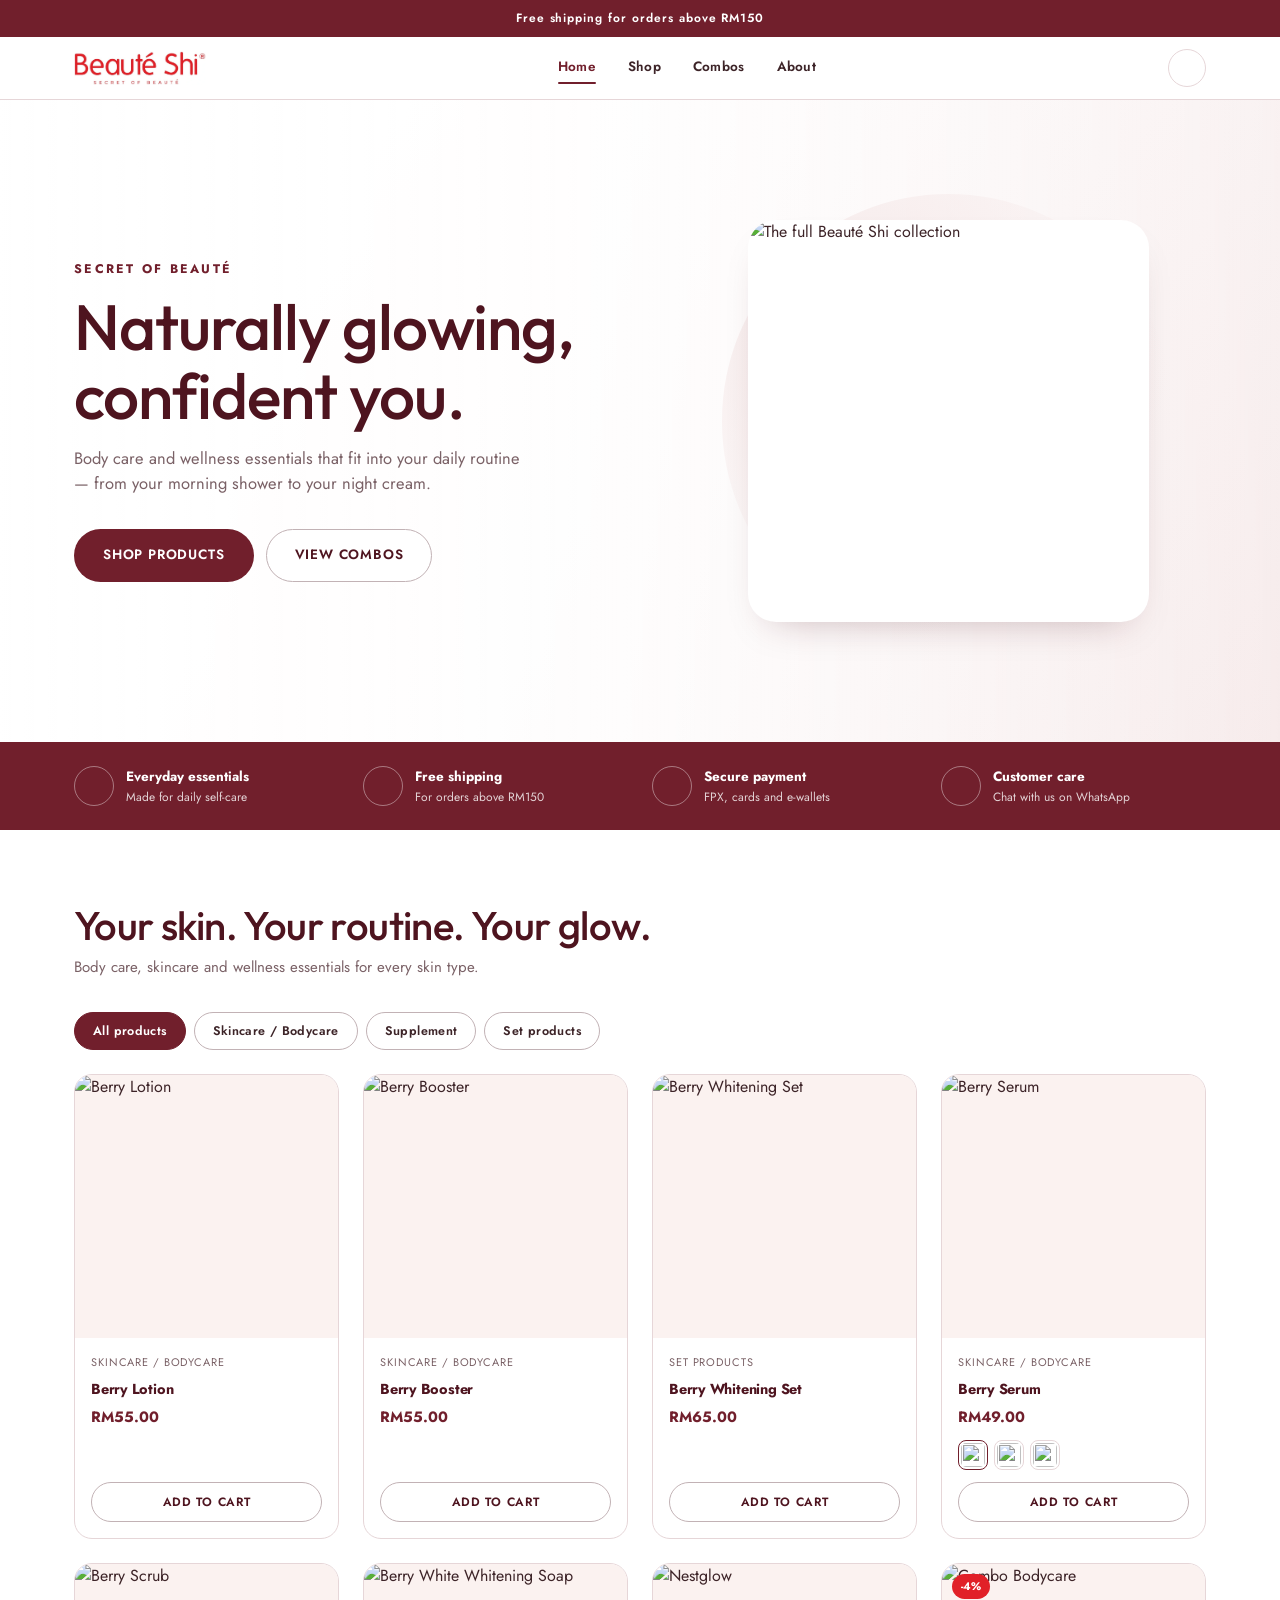
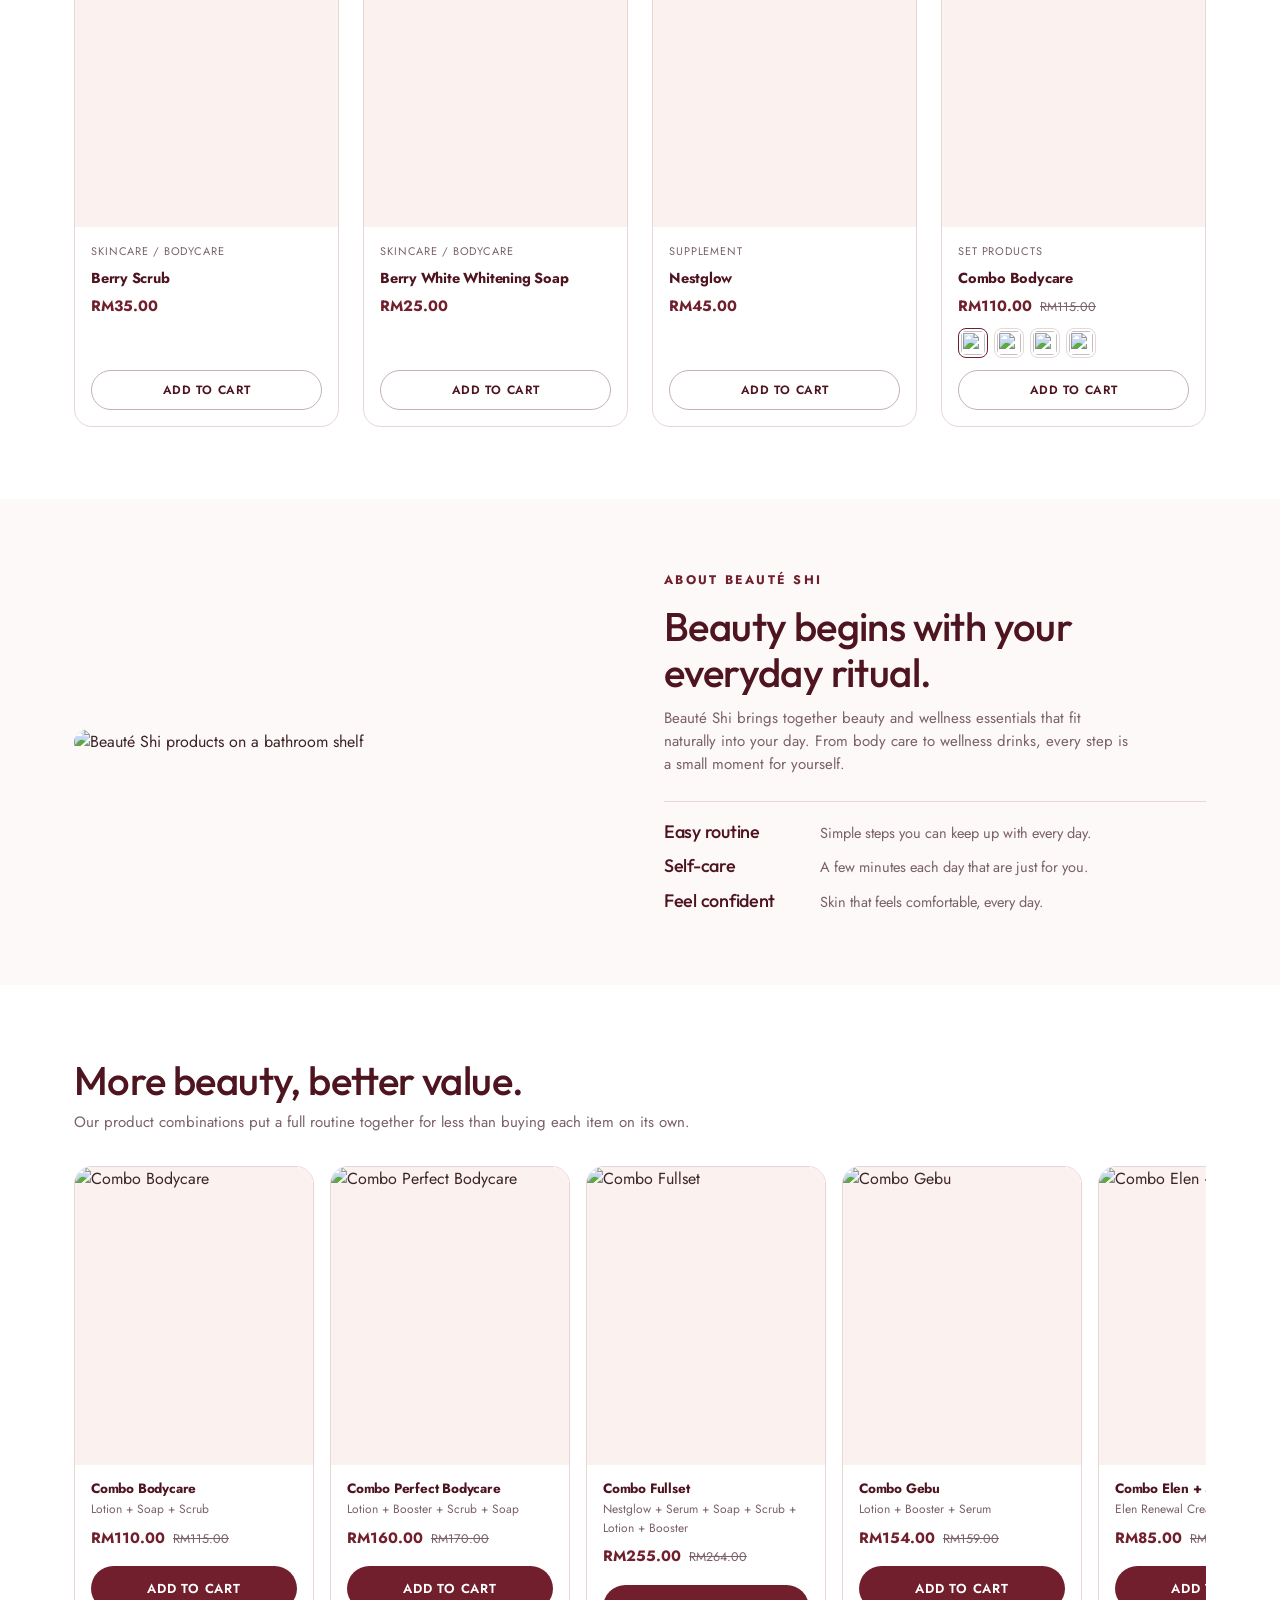
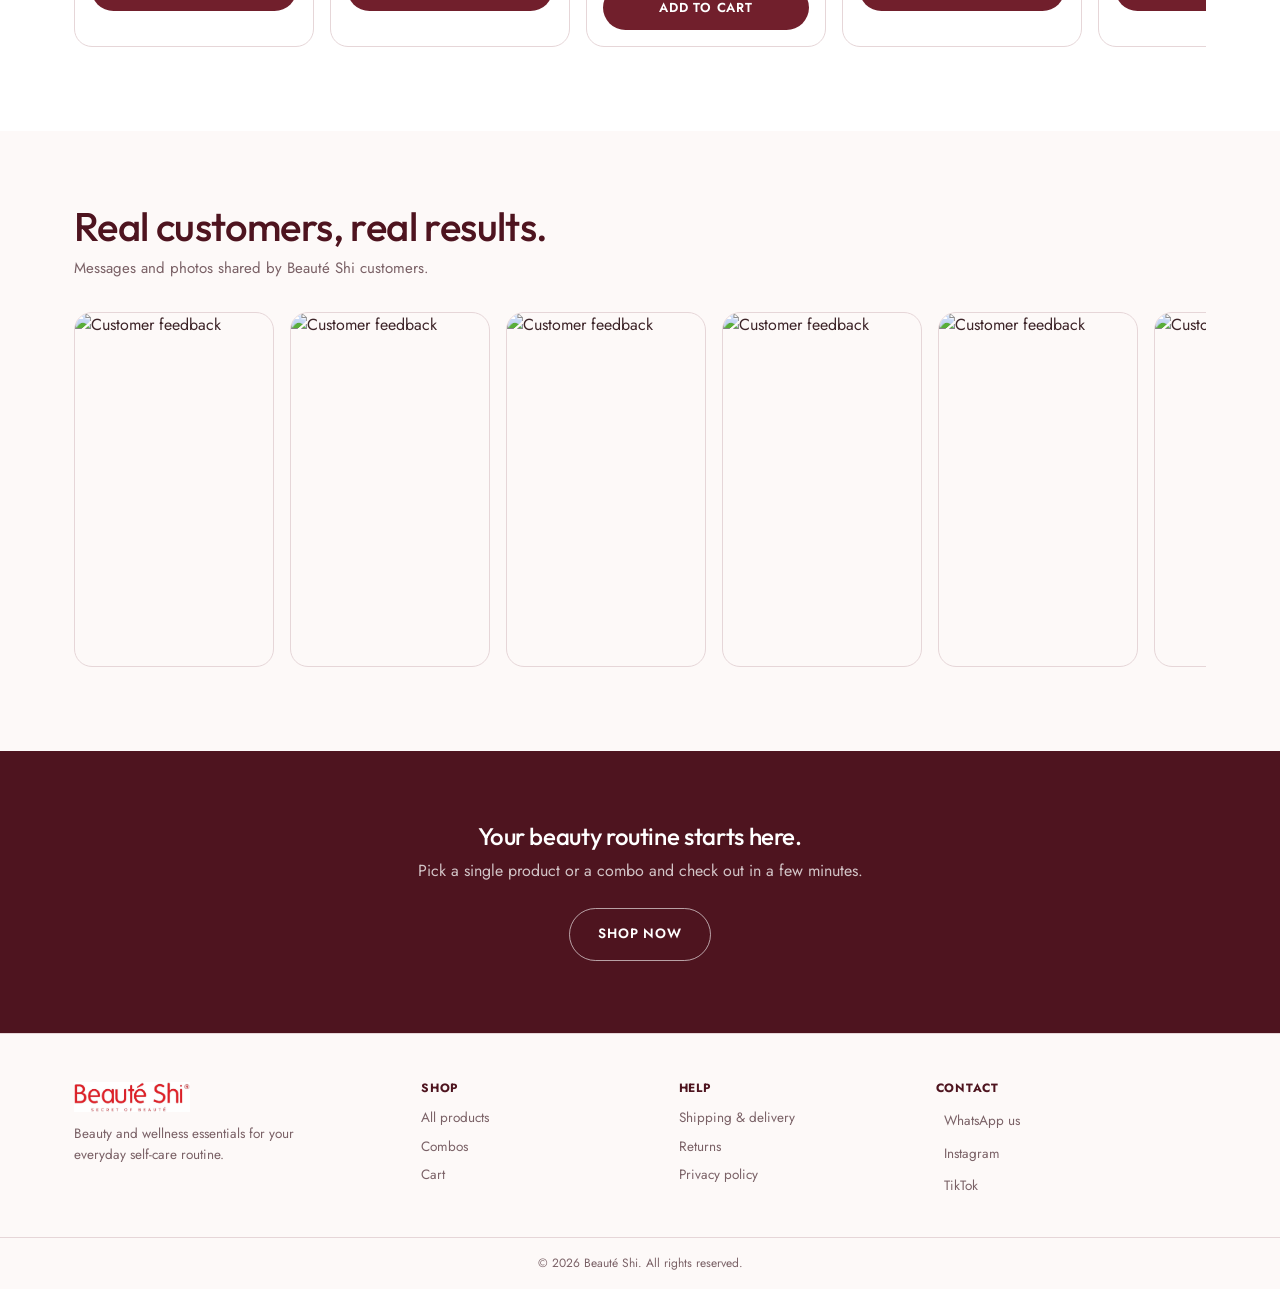
==== mockup/index.html @ 3162425c "Add Beauté Shi storefront mockup with GitHub Pages deploy Homepage, TikTok-style product page, app-s" ====
<!doctype html>
<html lang="en">
<head>
  <meta charset="utf-8">
  <meta name="viewport" content="width=device-width, initial-scale=1">
  <title>Beauté Shi — Secret of Beauté</title>
  <meta name="description" content="Beauty and wellness essentials for your everyday self-care routine.">
  <link rel="preconnect" href="https://fonts.googleapis.com">
  <link rel="preconnect" href="https://fonts.gstatic.com" crossorigin>
  <link href="https://fonts.googleapis.com/css2?family=Outfit:wght@400..700&family=Jost:wght@400;500;600;700&display=swap" rel="stylesheet">
  <link rel="stylesheet" href="https://cdn.jsdelivr.net/npm/@tabler/icons-webfont@3.34.0/dist/tabler-icons.min.css">
  <link rel="stylesheet" href="assets/css/style.css">
</head>
<body>
  <div id="site-header"></div>

  <main>
    <section class="hero">
      <div class="container">
        <div>
          <span class="eyebrow">Secret of Beauté</span>
          <h1>Naturally glowing, confident you.</h1>
          <p class="lede">Body care and wellness essentials that fit into your daily routine — from your morning shower to your night cream.</p>
          <div class="hero-cta">
            <a class="btn btn-primary btn-lg" href="#products">Shop products</a>
            <a class="btn btn-outline btn-lg" href="#combos">View combos</a>
          </div>
        </div>
        <div class="hero-art">
          <div class="hero-art__card hero-art__card--photo">
            <img src="https://platform-bcl.bsb-cdn.com/media/2026/09/01M3KD0N20WQC60CQG3M9FM6GT.jpg" alt="The full Beauté Shi collection">
          </div>
        </div>
      </div>
    </section>

    <section class="features" aria-label="Why shop with us">
      <div class="container">
        <div class="feature">
          <span class="feature__icon"><i class="ti ti-sparkles" aria-hidden="true"></i></span>
          <div><strong>Everyday essentials</strong><span>Made for daily self-care</span></div>
        </div>
        <div class="feature">
          <span class="feature__icon"><i class="ti ti-truck-delivery" aria-hidden="true"></i></span>
          <div><strong>Free shipping</strong><span>For orders above RM150</span></div>
        </div>
        <div class="feature">
          <span class="feature__icon"><i class="ti ti-shield-check" aria-hidden="true"></i></span>
          <div><strong>Secure payment</strong><span>FPX, cards and e-wallets</span></div>
        </div>
        <div class="feature">
          <span class="feature__icon"><i class="ti ti-brand-whatsapp" aria-hidden="true"></i></span>
          <div><strong>Customer care</strong><span>Chat with us on WhatsApp</span></div>
        </div>
      </div>
    </section>

    <section class="section" id="products">
      <div class="container">
        <div class="section-head">
          <h2>Your skin. Your routine. Your glow.</h2>
          <p>Body care, skincare and wellness essentials for every skin type.</p>
        </div>
        <div class="filters" role="tablist" aria-label="Filter products">
          <button class="filter-btn is-active" type="button" role="tab" aria-selected="true" data-filter="all">All products</button>
          <button class="filter-btn" type="button" role="tab" aria-selected="false" data-filter="skincare">Skincare / Bodycare</button>
          <button class="filter-btn" type="button" role="tab" aria-selected="false" data-filter="supplement">Supplement</button>
          <button class="filter-btn" type="button" role="tab" aria-selected="false" data-filter="set">Set products</button>
        </div>
        <div class="product-grid" id="product-grid"></div>
      </div>
    </section>

    <section class="section section--tint" id="about">
      <div class="container split">
        <img src="https://platform-bcl.bsb-cdn.com/media/2026/09/01M3KKDQJRR4FNCJ9KQKAYGAVZ.jpeg" alt="Beauté Shi products on a bathroom shelf" loading="lazy">
        <div>
          <span class="eyebrow">About Beauté Shi</span>
          <h2 class="about-title">Beauty begins with your everyday ritual.</h2>
          <p class="about-copy">Beauté Shi brings together beauty and wellness essentials that fit naturally into your day. From body care to wellness drinks, every step is a small moment for yourself.</p>
          <div class="reasons">
            <div class="reason">
              <h3>Easy routine</h3>
              <p>Simple steps you can keep up with every day.</p>
            </div>
            <div class="reason">
              <h3>Self-care</h3>
              <p>A few minutes each day that are just for you.</p>
            </div>
            <div class="reason">
              <h3>Feel confident</h3>
              <p>Skin that feels comfortable, every day.</p>
            </div>
          </div>
        </div>
      </div>
    </section>

    <section class="section" id="combos">
      <div class="container">
        <div class="section-head">
          <h2>More beauty, better value.</h2>
          <p>Our product combinations put a full routine together for less than buying each item on its own.</p>
        </div>
        <div class="rail" id="combo-rail"></div>
      </div>
    </section>

    <section class="section section--tint" id="reviews">
      <div class="container">
        <div class="section-head">
          <h2>Real customers, real results.</h2>
          <p>Messages and photos shared by Beauté Shi customers.</p>
        </div>
        <div class="rail review-rail">
          <img src="https://platform-bcl.bsb-cdn.com/media/2026/09/01M3KDBWNSPS9FWZEERW5C9XSD.jpg" alt="Customer feedback" loading="lazy">
          <img src="https://platform-bcl.bsb-cdn.com/media/2026/09/01M3KDBXEPQ0X3CGXEE3P42FBX.jpg" alt="Customer feedback" loading="lazy">
          <img src="https://platform-bcl.bsb-cdn.com/media/2026/09/01M3KDBXYYZNA8PHKKMM6H5QK0.jpg" alt="Customer feedback" loading="lazy">
          <img src="https://platform-bcl.bsb-cdn.com/media/2026/09/01M3KDBYFNVWNEV5KEAXV6JPY5.jpg" alt="Customer feedback" loading="lazy">
          <img src="https://platform-bcl.bsb-cdn.com/media/2026/09/01M3KDBZMH09B2ZHA454TW0XG0.jpg" alt="Customer feedback" loading="lazy">
          <img src="https://platform-bcl.bsb-cdn.com/media/2026/09/01M3KDBZ0W32KKS1ZAD3XVY8EX.jpg" alt="Customer feedback" loading="lazy">
        </div>
      </div>
    </section>

    <section class="band">
      <div class="container">
        <h2>Your beauty routine starts here.</h2>
        <p>Pick a single product or a combo and check out in a few minutes.</p>
        <a class="btn btn-outline btn-lg" href="#products">Shop now</a>
      </div>
    </section>
  </main>

  <div id="site-footer"></div>

  <script src="assets/js/data.js"></script>
  <script src="assets/js/app.js"></script>
  <script>
    renderHeader("home");
    renderFooter();

    const grid = document.getElementById("product-grid");
    function showProducts(filter){
      grid.innerHTML = catalog()
        .map((l) => ({ l, match: filter === "all" ? l.options[0] : l.options.find((id) => getProduct(id).category === filter) }))
        .filter(({ match }) => match)
        .map(({ l, match }) => productCard(l, match))
        .join("");
    }
    showProducts("all");

    document.querySelector(".filters").addEventListener("click", (e) => {
      const btn = e.target.closest("[data-filter]");
      if(!btn) return;
      document.querySelectorAll(".filter-btn").forEach((b) => {
        b.classList.toggle("is-active", b === btn);
        b.setAttribute("aria-selected", String(b === btn));
      });
      showProducts(btn.dataset.filter);
    });

    document.getElementById("combo-rail").innerHTML = PRODUCTS.filter((p) => p.includes)
      .map((p) => `
        <article class="combo-card">
          <a class="combo-card__media" href="product.html?id=${p.id}"><img src="${p.images[0]}" alt="${p.name}" loading="lazy"></a>
          <div class="combo-card__body">
            <h3 class="combo-card__name"><a href="product.html?id=${p.id}">${p.name}</a></h3>
            <p class="combo-card__items">${p.includes}</p>
            <div class="price">
              <span class="price__now">${formatRM(p.price)}</span>
              ${p.compareAt ? `<span class="price__was">${formatRM(p.compareAt)}</span>` : ""}
            </div>
            <button class="btn btn-primary btn-block mt-16" type="button" data-add="${p.id}">Add to cart</button>
          </div>
        </article>`)
      .join("");

    bindProductCards();
  </script>
</body>
</html>
---- mockup/assets/css/style.css ----
/* ==========================================================================
   Beauté Shi — shared styles
   Fonts: Outfit (headings), Jost (ui/body)
   ========================================================================== */

:root{
  --maroon-900: #4e141f;
  --maroon-700: #711f2c;
  --maroon-600: #8a2638;
  --red-500: #e12028;
  --ink: #3d2428;
  --ink-soft: #7a6166;
  --blush-50: #fdf9f8;
  --blush-100: #fbf2f0;
  --blush-200: #f5e8e8;
  --line: #e6d6d8;
  --line-strong: #c2b2b5;
  --white: #ffffff;
  --ok: #3f7a52;

  --font-display: "Outfit", sans-serif;
  --font-body: "Jost", sans-serif;

  --radius-pill: 999px;
  --radius-card: 18px;
  --radius-sm: 10px;

  --shadow-card: 0 18px 40px -24px rgba(78, 20, 31, 0.35);
  --container: 1180px;

  /* spacing scale (4px base) */
  --space-1: 4px;
  --space-2: 8px;
  --space-3: 12px;
  --space-4: 16px;
  --space-5: 20px;
  --space-6: 24px;
  --space-8: 32px;
  --space-10: 40px;
  --space-12: 48px;
  --gutter: 16px;
  --section: 48px;
}
@media (min-width: 768px){
  :root{ --gutter: 24px; --section: 72px; }
}

*, *::before, *::after{ box-sizing: border-box; }
html{ scroll-behavior: smooth; }
body{
  margin: 0;
  font-family: var(--font-body);
  color: var(--ink);
  background: var(--white);
  -webkit-font-smoothing: antialiased;
  line-height: 1.55;
}
[hidden]{ display: none !important; }
img{ max-width: 100%; display: block; }
a{ color: inherit; text-decoration: none; }
ul{ margin: 0; padding: 0; list-style: none; }
button{ font-family: inherit; cursor: pointer; }
input, select, textarea{ font-family: inherit; font-size: inherit; }
h1, h2, h3, h4{ font-family: var(--font-display); color: var(--maroon-900); margin: 0; font-weight: 500; line-height: 1.15; letter-spacing: -0.015em; }
.ti{ line-height: 1; }
p{ margin: 0; }

.container{
  width: 100%;
  max-width: var(--container);
  margin-inline: auto;
  padding-inline: var(--gutter);
}

:focus-visible{
  outline: 2px solid var(--maroon-700);
  outline-offset: 2px;
}

@media (prefers-reduced-motion: reduce){
  *{ animation-duration: 0.001ms !important; transition-duration: 0.001ms !important; scroll-behavior: auto !important; }
}

/* ---------- Buttons ---------- */
.btn{
  display: inline-flex;
  align-items: center;
  justify-content: center;
  gap: var(--space-2);
  padding: 12px 22px;
  border-radius: var(--radius-pill);
  font-size: 13px;
  font-weight: 600;
  letter-spacing: 0.06em;
  text-transform: uppercase;
  border: 1px solid transparent;
  transition: transform 0.15s ease, box-shadow 0.15s ease, background-color 0.15s ease, color 0.15s ease;
  white-space: nowrap;
}
.btn:active{ transform: translateY(1px); }
.btn-primary{ background: var(--maroon-700); color: var(--white); }
.btn-primary:hover{ background: var(--maroon-900); }
.btn-outline{ background: var(--white); color: var(--maroon-900); border-color: var(--line-strong); }
.btn-outline:hover{ border-color: var(--maroon-700); color: var(--maroon-700); }
.btn-block{ width: 100%; }
.btn-lg{ padding: 15px 28px; font-size: 13.5px; }
.btn-sm{ padding: 9px 14px; font-size: 11.5px; letter-spacing: 0.05em; }
.btn[disabled]{ opacity: 0.45; cursor: not-allowed; }
.btn-ghost{
  background: none; border: none; color: var(--maroon-700);
  font-size: 13px; font-weight: 600; letter-spacing: 0.04em; text-transform: uppercase;
  padding: 6px 2px;
}

/* ---------- Top banner ---------- */
.announce{
  background: var(--maroon-700);
  color: var(--white);
  text-align: center;
  font-size: 12px;
  letter-spacing: 0.08em;
  padding: 9px 16px;
  font-weight: 600;
}

/* ---------- Header ---------- */
.site-header{
  position: sticky;
  top: 0;
  z-index: 50;
  background: rgba(255,255,255,0.97);
  backdrop-filter: blur(6px);
  border-bottom: 1px solid var(--line);
}
.site-header__row{
  display: flex;
  align-items: center;
  justify-content: space-between;
  gap: var(--space-6);
  padding-block: var(--space-3);
}
.brand{ display: flex; align-items: center; gap: 10px; }
.brand img{ height: 34px; width: auto; }
.nav{ display: flex; align-items: center; gap: 32px; }
.nav a{
  font-size: 13.5px;
  font-weight: 600;
  letter-spacing: 0.02em;
  color: var(--ink);
  position: relative;
  padding-block: 4px;
}
.nav a:hover, .nav a.is-active{ color: var(--maroon-700); }
.nav a.is-active::after{
  content: "";
  position: absolute;
  left: 0; right: 0; bottom: -2px;
  height: 2px;
  background: var(--maroon-700);
  border-radius: 2px;
}
.header-actions{ display: flex; align-items: center; gap: var(--space-2); }
.icon-btn{
  position: relative;
  display: inline-flex;
  align-items: center;
  justify-content: center;
  width: 38px; height: 38px;
  border-radius: 50%;
  border: 1px solid var(--line);
  background: var(--white);
  color: var(--maroon-900);
  transition: border-color 0.15s ease, color 0.15s ease;
}
.icon-btn:hover{ border-color: var(--maroon-700); color: var(--maroon-700); }
.icon-btn .ti{ font-size: 20px; }
.cart-count{
  position: absolute;
  top: -5px; right: -5px;
  min-width: 18px; height: 18px;
  border-radius: 50%;
  background: var(--red-500);
  color: var(--white);
  font-size: 10px;
  font-weight: 700;
  display: flex; align-items: center; justify-content: center;
  padding: 0 4px;
  border: 2px solid var(--white);
}
.cart-count[hidden]{ display: none; }
.nav-toggle{
  display: none;
  width: 38px; height: 38px;
  border: 1px solid var(--line);
  border-radius: 10px;
  background: var(--white);
  align-items: center;
  justify-content: center;
}
.nav-toggle .ti{ font-size: 22px; }

@media (max-width: 860px){
  .nav{
    position: absolute;
    top: 100%; left: 0; right: 0;
    background: var(--white);
    border-bottom: 1px solid var(--line);
    flex-direction: column;
    align-items: flex-start;
    gap: 2px;
    padding: var(--space-2) var(--gutter) var(--space-4);
    display: none;
  }
  .nav.is-open{ display: flex; }
  .nav a{ width: 100%; padding: 10px 0; }
  .nav-toggle{ display: inline-flex; }
}

/* ---------- Breadcrumb ---------- */
.breadcrumb{
  display: flex; align-items: center; gap: 8px;
  font-size: 12.5px; color: var(--ink-soft);
  padding-block: var(--space-4);
}
.breadcrumb a:hover{ color: var(--maroon-700); }
.breadcrumb span[aria-current]{ color: var(--maroon-900); font-weight: 600; }

/* ---------- Hero ---------- */
.hero{
  background:
    linear-gradient(90deg, rgba(255,255,255,0.98) 0%, rgba(255,255,255,0.88) 46%, rgba(255,255,255,0.15) 100%),
    linear-gradient(135deg, #ffffff, var(--blush-200));
  overflow: hidden;
}
.hero .container{
  display: grid;
  grid-template-columns: 1.05fr 0.95fr;
  align-items: center;
  gap: var(--space-12);
  padding-block: 64px;
}
.eyebrow{
  font-size: 12.5px;
  font-weight: 700;
  letter-spacing: 0.18em;
  text-transform: uppercase;
  color: var(--maroon-700);
  margin-bottom: var(--space-3);
  display: block;
}
.hero h1{ font-size: clamp(36px, 5.4vw, 64px); line-height: 1.08; margin-bottom: var(--space-4); }
.hero p.lede{
  font-size: 16.5px;
  color: var(--ink-soft);
  max-width: 46ch;
  margin-bottom: var(--space-8);
}
.hero-cta{ display: flex; gap: var(--space-3); flex-wrap: wrap; }
.hero-art{
  position: relative;
  aspect-ratio: 1/1;
  display: flex; align-items: center; justify-content: center;
}
.hero-art::before{
  content: "";
  position: absolute;
  inset: 6%;
  background: radial-gradient(circle at 30% 30%, var(--blush-200), transparent 70%);
  border-radius: 50%;
}
.hero-art__card{
  position: relative;
  background: var(--white);
  border-radius: 28px;
  box-shadow: var(--shadow-card);
  padding: 20px;
  width: 78%;
  aspect-ratio: 1/1;
  display: flex; align-items: center; justify-content: center;
}
.hero-art__card img{ width: 70%; }

@media (max-width: 860px){
  .hero .container{ grid-template-columns: minmax(0, 1fr); gap: var(--space-6); padding-block: var(--space-6) var(--space-10); }
  .hero-art{ order: -1; width: 100%; max-width: 260px; margin-inline: auto; }
  .hero p.lede{ font-size: 15px; margin-bottom: var(--space-6); }
  .hero-cta{ flex-wrap: nowrap; }
  .hero-cta .btn{ flex: 1 1 0; min-width: 0; padding-inline: var(--space-2); font-size: 12px; }
}

/* ---------- Feature strip ---------- */
.features{ background: var(--maroon-700); color: var(--white); }
.features .container{
  display: grid;
  grid-template-columns: repeat(4, 1fr);
  gap: var(--space-6);
  padding-block: var(--space-6);
}
.feature{ display: flex; align-items: center; gap: var(--space-3); }
.feature__icon{
  width: 40px; height: 40px;
  border-radius: 50%;
  border: 1px solid rgba(255,255,255,0.4);
  display: flex; align-items: center; justify-content: center;
  flex-shrink: 0;
}
.feature__icon .ti{ font-size: 20px; }
.feature strong{ display: block; font-size: 13.5px; }
.feature div > span{ display: block; font-size: 12px; opacity: 0.8; }
@media (max-width: 960px){
  .features .container{ grid-template-columns: repeat(2, 1fr); gap: var(--space-5) var(--space-4); padding-block: var(--space-5); }
}
@media (max-width: 480px){
  .feature{ gap: var(--space-2); }
  .feature__icon{ width: 34px; height: 34px; }
  .feature__icon .ti{ font-size: 17px; }
  .feature strong{ font-size: 12.5px; }
  .feature div > span{ font-size: 11.5px; }
}

/* ---------- Section heading ---------- */
.section{ padding-block: var(--section); }
.section--tint{ background: var(--blush-50); }
.section-head{ max-width: 640px; margin-bottom: var(--space-8); }
.section-head h2{ font-size: clamp(28px, 3.6vw, 40px); margin-bottom: var(--space-2); }
.section-head p{ color: var(--ink-soft); font-size: 15px; }
@media (max-width: 767px){ .section-head{ margin-bottom: var(--space-6); } }

/* ---------- Product filter tabs ---------- */
.filters{
  display: flex;
  gap: var(--space-2);
  flex-wrap: wrap;
  margin-bottom: var(--space-6);
}
@media (max-width: 600px){
  .filters{
    flex-wrap: nowrap;
    overflow-x: auto;
    scrollbar-width: none;
    margin-inline: calc(-1 * var(--gutter));
    padding-inline: var(--gutter);
    margin-bottom: var(--space-5);
  }
  .filters::-webkit-scrollbar{ display: none; }
  .filter-btn{ flex-shrink: 0; }
}
.filter-btn{
  padding: 9px 18px;
  border-radius: var(--radius-pill);
  border: 1px solid var(--line-strong);
  background: var(--white);
  font-size: 12.5px;
  font-weight: 600;
  letter-spacing: 0.03em;
  color: var(--ink);
}
.filter-btn.is-active, .filter-btn:hover{
  background: var(--maroon-700);
  border-color: var(--maroon-700);
  color: var(--white);
}

/* ---------- Product grid / card ---------- */
.product-grid{
  display: grid;
  grid-template-columns: repeat(4, minmax(0, 1fr));
  gap: var(--space-6);
}
@media (max-width: 980px){ .product-grid{ grid-template-columns: repeat(2, minmax(0, 1fr)); gap: var(--space-4); } }
@media (max-width: 520px){ .product-grid{ gap: var(--space-3); } }

.product-card{
  background: var(--white);
  border: 1px solid var(--line);
  border-radius: var(--radius-card);
  overflow: hidden;
  display: flex;
  flex-direction: column;
  transition: box-shadow 0.2s ease, transform 0.2s ease;
}
.product-card:hover{ box-shadow: var(--shadow-card); transform: translateY(-3px); }
.product-card__media{
  position: relative;
  aspect-ratio: 1/1;
  background: var(--blush-100);
  overflow: hidden;
}
.product-card__media img{ width: 100%; height: 100%; object-fit: cover; }
.product-card__badge{
  position: absolute;
  top: 10px; left: 10px;
  background: var(--red-500);
  color: var(--white);
  font-size: 11px;
  font-weight: 700;
  padding: 4px 9px;
  border-radius: var(--radius-pill);
}
.product-card__body{ padding: var(--space-4); display: flex; flex-direction: column; gap: var(--space-2); flex: 1; }
.product-card__cat{
  font-size: 11px; letter-spacing: 0.08em; text-transform: uppercase; color: var(--ink-soft);
  white-space: nowrap; overflow: hidden; text-overflow: ellipsis;
}
.product-card__name{
  font-family: var(--font-body); font-size: 14.5px; font-weight: 700; color: var(--maroon-900);
  line-height: 1.35;
  display: -webkit-box; -webkit-line-clamp: 2; -webkit-box-orient: vertical; overflow: hidden;
}
.product-card__name a{ color: inherit; }
.price{ display: flex; align-items: baseline; gap: 8px; }
.price__now{ font-weight: 700; color: var(--maroon-700); font-size: 15px; }
.price__was{ font-size: 12.5px; color: var(--ink-soft); text-decoration: line-through; }
.product-card__cta{ margin-top: auto; padding: 10px 14px; font-size: 12px; }

.swatches{ display: flex; flex-wrap: wrap; gap: 6px; margin-block: 2px var(--space-1); }
.swatch{
  width: 30px; height: 30px;
  padding: 2px;
  border-radius: 8px;
  border: 1.5px solid var(--line);
  background: var(--white);
  display: inline-flex; align-items: center; justify-content: center;
  transition: border-color 0.15s ease;
}
.swatch img{ width: 100%; height: 100%; object-fit: cover; border-radius: 5px; }
.swatch:hover{ border-color: var(--line-strong); }
.swatch.is-active{ border-color: var(--maroon-700); }
.swatch--more{ font-size: 11px; font-weight: 600; color: var(--ink-soft); background: var(--blush-100); border-color: transparent; }
@media (max-width: 520px){
  .product-card__body{ padding: var(--space-3); gap: 6px; }
  .product-card__cat{ display: none; }
  .product-card__name{ font-size: 13.5px; }
  .product-card .price__now{ font-size: 14px; }
  .product-card__cta{ padding: 9px 10px; font-size: 11.5px; letter-spacing: 0.04em; }
}

/* ---------- About / why ---------- */
.split{
  display: grid;
  grid-template-columns: 1fr 1fr;
  gap: var(--space-12);
  align-items: center;
}
.split img{ border-radius: var(--radius-card); box-shadow: var(--shadow-card); }
@media (max-width: 860px){
  .split{ grid-template-columns: minmax(0, 1fr); gap: var(--space-8); }
  .split > img{ width: 100%; aspect-ratio: 4/3; object-fit: cover; }
}

.reasons{ display: grid; grid-template-columns: repeat(3, 1fr); gap: 30px; margin-top: 10px; }
.reason__num{
  font-family: var(--font-display);
  font-size: 34px;
  color: var(--line-strong);
  margin-bottom: 8px;
}
.reason h3{ font-size: 18px; margin-bottom: 8px; }
.reason p{ color: var(--ink-soft); font-size: 14.5px; }
@media (max-width: 760px){ .reasons{ grid-template-columns: 1fr; } }

/* ---------- Combos rail ---------- */
.rail{
  display: flex;
  gap: var(--space-4);
  overflow-x: auto;
  padding-bottom: var(--space-3);
  scroll-snap-type: x mandatory;
  -webkit-overflow-scrolling: touch;
}
@media (max-width: 767px){
  .rail{
    gap: var(--space-3);
    margin-inline: calc(-1 * var(--gutter));
    padding-inline: var(--gutter);
    scroll-padding-inline: var(--gutter);
  }
}
.rail::-webkit-scrollbar{ height: 6px; }
.rail::-webkit-scrollbar-thumb{ background: var(--line-strong); border-radius: 10px; }
.combo-card{
  scroll-snap-align: start;
  flex: 0 0 240px;
  background: var(--white);
  border: 1px solid var(--line);
  border-radius: var(--radius-card);
  overflow: hidden;
}
.combo-card__media{ aspect-ratio: 4/5; background: var(--blush-100); }
.combo-card__media img{ width: 100%; height: 100%; object-fit: cover; }
.combo-card__body{ padding: var(--space-4); }
.combo-card__name{ font-family: var(--font-body); font-weight: 700; font-size: 13.5px; color: var(--maroon-900); margin-bottom: var(--space-1); }
.combo-card__items{ font-size: 12px; color: var(--ink-soft); margin-bottom: var(--space-2); }

/* ---------- Newsletter / CTA band ---------- */
.band{
  background: var(--maroon-900);
  color: var(--white);
  text-align: center;
}
.band .container{ padding-block: var(--section); }
.band h2{ color: var(--white); margin-bottom: var(--space-2); }
.band p{ color: rgba(255,255,255,0.75); max-width: 50ch; margin: 0 auto var(--space-6); }

/* ---------- Footer ---------- */
.site-footer{ background: var(--blush-50); border-top: 1px solid var(--line); }
.footer-grid{
  display: grid;
  grid-template-columns: 1.4fr 1fr 1fr 1.2fr;
  gap: var(--space-8);
  padding-block: var(--space-12) var(--space-8);
}
.footer-grid img{ height: 30px; width: auto; margin-bottom: var(--space-3); }
.footer-grid p{ color: var(--ink-soft); font-size: 13.5px; max-width: 34ch; }
.footer-col h4{ font-family: var(--font-body); font-size: 12px; font-weight: 700; letter-spacing: 0.06em; text-transform: uppercase; margin-bottom: var(--space-3); color: var(--maroon-900); }
.footer-col li{ margin-bottom: var(--space-2); font-size: 13.5px; color: var(--ink-soft); }
.footer-col a{ display: inline-flex; align-items: center; gap: var(--space-2); }
.footer-col a .ti{ font-size: 17px; }
.footer-col a:hover{ color: var(--maroon-700); }
.footer-bottom{
  border-top: 1px solid var(--line);
  padding-block: var(--space-4);
  font-size: 12px;
  color: var(--ink-soft);
  text-align: center;
}
@media (max-width: 860px){
  .footer-grid{ grid-template-columns: 1fr 1fr; gap: var(--space-6) var(--space-4); padding-block: var(--space-10) var(--space-6); }
  .footer-grid > :first-child{ grid-column: 1 / -1; }
}

/* ==========================================================================
   Product page — TikTok Shop layout
   Mobile: app-style top bar, swipe gallery, stacked cards, fixed action bar,
   options bottom sheet. Desktop (>=900px): two columns with inline options.
   ========================================================================== */
.pdp-topbar{
  position: sticky;
  top: 0;
  z-index: 50;
  display: flex;
  align-items: center;
  gap: var(--space-1);
  padding: var(--space-2) var(--space-2);
  background: var(--white);
  border-bottom: 1px solid var(--line);
}
.pdp-topbar__btn{
  position: relative;
  flex-shrink: 0;
  width: 38px; height: 38px;
  display: inline-flex; align-items: center; justify-content: center;
  background: none; border: none;
  color: var(--ink);
}
.pdp-topbar__btn .ti{ font-size: 24px; }
.pdp-topbar__btn .cart-count{ top: 0; right: 0; }
.pdp-search{
  flex: 1;
  min-width: 0;
  height: 38px;
  display: flex; align-items: center; gap: 8px;
  padding: 0 12px;
  background: #f4efef;
  border-radius: 10px;
  color: var(--ink-soft);
  font-size: 14px;
}
.pdp-search .ti{ font-size: 18px; flex-shrink: 0; color: var(--ink); }
.pdp-search span{ white-space: nowrap; overflow: hidden; text-overflow: ellipsis; }

.pdp-main{ background: #f4efef; }
.pdp-container{ padding-inline: 0; }
.pdp-breadcrumb{ display: none; }

.pdp-card{
  display: block;
  background: var(--white);
  padding: var(--space-4) var(--gutter);
  margin-bottom: var(--space-2);
}

/* gallery */
.pdp-gallery{ background: var(--white); }
.pdp-gallery__frame{
  position: relative;
  aspect-ratio: 1/1;
  background: var(--blush-100);
  overflow: hidden;
}
.pdp-track{
  display: flex;
  height: 100%;
  overflow-x: auto;
  scroll-snap-type: x mandatory;
  scrollbar-width: none;
  overscroll-behavior-x: contain;
}
.pdp-track::-webkit-scrollbar{ display: none; }
.pdp-slide{ flex: 0 0 100%; scroll-snap-align: start; }
.pdp-slide img{ width: 100%; height: 100%; object-fit: cover; }
.pdp-counter{
  position: absolute;
  right: 12px; bottom: 12px;
  background: rgba(30, 12, 16, 0.5);
  color: var(--white);
  font-size: 12px;
  font-weight: 600;
  padding: 3px 10px;
  border-radius: var(--radius-pill);
}
.pdp-counter[hidden]{ display: none; }
.pdp-arrow{ display: none; }
.pdp-thumbs{ display: none; }

/* summary */
.pdp-price-row{ display: flex; align-items: baseline; flex-wrap: wrap; gap: 8px; }
.tt-price{
  font-family: var(--font-body);
  font-weight: 700;
  font-size: 30px;
  line-height: 1.1;
  color: var(--red-500);
  letter-spacing: -0.01em;
}
.tt-price small{ font-size: 0.55em; font-weight: 700; }
.pdp-was{ font-size: 13px; color: var(--ink-soft); text-decoration: line-through; }
.pdp-was:empty{ display: none; }
.pdp-off{
  font-size: 12px; font-weight: 700;
  color: var(--red-500);
  background: rgba(225, 32, 40, 0.1);
  padding: 2px 6px;
  border-radius: 4px;
}
.pdp-off[hidden]{ display: none; }

.pdp-chips{
  display: flex;
  gap: 6px;
  overflow-x: auto;
  scrollbar-width: none;
  margin: var(--space-3) calc(-1 * var(--gutter)) var(--space-3) 0;
  padding-right: var(--gutter);
}
.pdp-chips::-webkit-scrollbar{ display: none; }
.tt-chip{
  flex-shrink: 0;
  font-size: 12px;
  font-weight: 600;
  color: var(--red-500);
  background: #fff5f5;
  border: 1px solid rgba(225, 32, 40, 0.3);
  border-radius: 6px;
  padding: 4px 8px;
  white-space: nowrap;
}

.pdp-title-row{ display: flex; align-items: flex-start; gap: 12px; }
.pdp-title{
  flex: 1;
  font-family: var(--font-body);
  font-size: 16px;
  font-weight: 600;
  line-height: 1.4;
  color: var(--ink);
  display: -webkit-box;
  -webkit-line-clamp: 2;
  -webkit-box-orient: vertical;
  overflow: hidden;
}
.pdp-save-btn{
  flex-shrink: 0;
  width: 32px; height: 32px;
  display: inline-flex; align-items: center; justify-content: center;
  background: none; border: none;
  color: var(--ink);
}
.pdp-save-btn .ti{ font-size: 23px; }
.pdp-save-btn[aria-pressed="true"]{ color: var(--maroon-700); }

.pdp-rating{ display: flex; align-items: center; gap: var(--space-1); font-size: 13px; margin-top: var(--space-2); color: var(--ink); }
.pdp-star{ color: #f5a623; font-size: 15px; }
.pdp-muted{ color: var(--ink-soft); }
.pdp-sep{ width: 1px; height: 12px; background: var(--line-strong); margin: 0 4px; }
.pdp-rating--lg{ font-size: 14px; margin-top: 0; }

/* options row (mobile) */
.pdp-options-row{
  width: 100%;
  display: flex;
  align-items: center;
  gap: 12px;
  border: none;
  text-align: left;
  font: inherit;
  color: inherit;
}
.pdp-options-row__label{ font-size: 13px; color: var(--ink-soft); width: 54px; flex-shrink: 0; }
.pdp-options-row__thumbs{ display: flex; gap: 4px; flex-shrink: 0; }
.pdp-options-row__thumbs img{ width: 34px; height: 34px; border-radius: 6px; object-fit: cover; background: var(--blush-100); }
.pdp-options-row__text{ flex: 1; min-width: 0; display: flex; flex-direction: column; }
.pdp-options-row__text strong{ font-size: 13.5px; font-weight: 600; white-space: nowrap; overflow: hidden; text-overflow: ellipsis; }
.pdp-options-row__text span{ font-size: 12px; color: var(--ink-soft); }
.pdp-chevron{ font-size: 18px; color: var(--ink-soft); flex-shrink: 0; }

.pdp-buybox{ display: none; }

/* option tiles */
.option-tiles{
  display: grid;
  grid-template-columns: repeat(3, minmax(0, 1fr));
  gap: 10px;
}
.option-tile{
  display: flex;
  flex-direction: column;
  align-items: stretch;
  padding: 0 0 8px;
  background: var(--white);
  border: 1.5px solid var(--line);
  border-radius: 10px;
  overflow: hidden;
  font: inherit;
  color: var(--ink);
  text-align: center;
  transition: border-color 0.15s ease;
}
.option-tile:hover{ border-color: var(--line-strong); }
.option-tile.is-active{ border-color: var(--maroon-700); box-shadow: 0 0 0 1px var(--maroon-700); }
.option-tile__media{ display: block; aspect-ratio: 1/1; overflow: hidden; background: var(--blush-100); }
.option-tile__media img{ width: 100%; height: 100%; object-fit: cover; }
.option-tile__name{ padding: 8px 6px 0; font-size: 12.5px; font-weight: 600; line-height: 1.3; }
.option-tile.is-active .option-tile__name{ color: var(--maroon-700); }
.option-tile__badge{ font-size: 11px; font-weight: 600; color: var(--red-500); margin-top: 3px; }

.pdp-qty-row{
  display: flex;
  align-items: center;
  justify-content: space-between;
  margin-top: 22px;
}
.pdp-qty-row > span{ font-size: 15px; font-weight: 600; }
.tt-stepper{
  display: inline-flex;
  align-items: center;
  background: #f4efef;
  border-radius: 8px;
}
.tt-stepper button{
  width: 42px; height: 38px;
  background: none; border: none;
  font-size: 20px;
  color: var(--ink);
  display: flex; align-items: center; justify-content: center;
}
.tt-stepper button:disabled{ color: var(--line-strong); cursor: not-allowed; }
.tt-stepper .ti{ font-size: 17px; }
.pdp-buybox.is-single .pdp-qty-row,
.sheet__body.is-single .pdp-qty-row{ margin-top: 0; }
.tt-stepper output{
  min-width: 44px;
  text-align: center;
  font-size: 15px;
  font-weight: 600;
  border-inline: 1px solid var(--line-strong);
  line-height: 18px;
}

/* shipping */
.pdp-ship{ display: flex; align-items: flex-start; gap: 12px; }
.pdp-ship > .ti{ font-size: 22px; color: var(--ok); flex-shrink: 0; margin-top: 1px; }
.pdp-ship strong{ display: block; font-size: 14px; font-weight: 600; margin-bottom: 2px; }
.pdp-ship span{ display: block; font-size: 12.5px; color: var(--ink-soft); }

/* lower sections */
.pdp-section-head{ display: flex; align-items: center; justify-content: space-between; margin-bottom: 8px; }
.pdp-section-title{ font-family: var(--font-body); font-size: 15px; font-weight: 700; color: var(--ink); margin-bottom: 10px; }
.pdp-section-head .pdp-section-title{ margin-bottom: 0; }
.pdp-see-all{ font-size: 13px; font-weight: 600; color: var(--maroon-700); }
.pdp-review-photos{ display: grid; grid-template-columns: repeat(4, 1fr); gap: var(--space-2); margin-top: var(--space-3); }
.pdp-review-photos img{ aspect-ratio: 1/1; width: 100%; object-fit: cover; border-radius: 8px; }

.pdp-desc__body{ font-size: 14px; color: var(--ink-soft); }
.pdp-desc__body p{ margin-bottom: 10px; }
.pdp-desc__lead{ color: var(--ink); font-weight: 600; }
.pdp-desc__body h3{ font-family: var(--font-body); font-size: 14px; font-weight: 700; color: var(--ink); margin: 16px 0 6px; }
.pdp-desc__body ol, .pdp-desc__body ul{ padding-left: 18px; margin: 0; }
.pdp-desc__body ul{ list-style: disc; }
.pdp-desc__body li{ margin-bottom: 4px; }
.pdp-desc__body.is-clamped{
  max-height: 150px;
  overflow: hidden;
  -webkit-mask-image: linear-gradient(#000 55%, transparent);
  mask-image: linear-gradient(#000 55%, transparent);
}
.pdp-see-more{
  background: none; border: none; padding: 0;
  margin-top: 8px;
  font-size: 13px; font-weight: 600;
  color: var(--maroon-700);
}

/* bottom action bar */
.tt-bar{
  position: fixed;
  left: 0; right: 0; bottom: 0;
  z-index: 60;
  display: flex;
  align-items: center;
  gap: 8px;
  padding: 8px 12px calc(8px + env(safe-area-inset-bottom));
  background: var(--white);
  border-top: 1px solid var(--line);
}
.tt-bar__icon{
  display: flex; flex-direction: column; align-items: center; gap: 2px;
  width: 44px;
  font-size: 11px;
  color: var(--ink);
}
.tt-bar__icon .ti{ font-size: 24px; }
.tt-bar__cart{
  width: 64px; height: 50px;
  flex-shrink: 0;
  border-radius: 25px;
  border: none;
  background: var(--blush-200);
  color: var(--maroon-700);
  display: inline-flex; align-items: center; justify-content: center;
}
.tt-bar__cart .ti{ font-size: 26px; }
.tt-bar__buy{
  flex: 1;
  min-width: 0;
  height: 54px;
  border-radius: 27px;
  border: none;
  background: var(--maroon-700);
  color: var(--white);
  display: flex; flex-direction: column; align-items: center; justify-content: center;
  line-height: 1.2;
}
.tt-bar__buy strong{ font-size: 16px; font-weight: 700; }
.tt-bar__buy span{ display: flex; align-items: center; gap: 6px; font-size: 11.5px; opacity: 0.9; }
.tt-bar__div{ width: 1px; height: 10px; background: rgba(255, 255, 255, 0.55); }
.tt-bar__buy:active, .tt-bar__cart:active{ transform: scale(0.98); }

body.pdp{ padding-bottom: calc(72px + env(safe-area-inset-bottom)); }
body.sheet-open{ overflow: hidden; }

/* options sheet */
.sheet{
  position: fixed;
  inset: 0;
  z-index: 100;
  visibility: hidden;
  pointer-events: none;
  transition: visibility 0s linear 0.28s;
}
.sheet.is-open{ visibility: visible; pointer-events: auto; transition: none; }
.sheet__backdrop{
  position: absolute; inset: 0;
  background: rgba(20, 8, 10, 0.5);
  opacity: 0;
  transition: opacity 0.25s ease;
}
.sheet.is-open .sheet__backdrop{ opacity: 1; }
.sheet__panel{
  position: absolute;
  left: 0; right: 0; bottom: 0;
  max-height: 88vh;
  display: flex;
  flex-direction: column;
  background: var(--white);
  border-radius: 20px 20px 0 0;
  transform: translateY(100%);
  transition: transform 0.28s cubic-bezier(0.2, 0.8, 0.2, 1);
}
.sheet.is-open .sheet__panel{ transform: translateY(0); }
.sheet__close{
  position: absolute;
  top: 12px; right: 12px;
  width: 32px; height: 32px;
  border-radius: 50%;
  border: none;
  background: #f4efef;
  color: var(--ink);
  display: inline-flex; align-items: center; justify-content: center;
}
.sheet__close .ti{ font-size: 18px; }
.sheet__head{ display: flex; gap: 14px; padding: 18px 56px 14px 16px; }
.sheet__thumb{ width: 100px; height: 100px; border-radius: 12px; object-fit: cover; background: var(--blush-100); flex-shrink: 0; }
.sheet__head .tt-price{ font-size: 28px; }
.tt-ship-chip{
  display: inline-flex;
  margin-top: 6px;
  font-size: 12px; font-weight: 600;
  color: var(--ok);
  background: rgba(63, 122, 82, 0.07);
  border: 1px solid rgba(63, 122, 82, 0.35);
  border-radius: 4px;
  padding: 2px 6px;
}
.sheet__selected{ margin-top: 10px; font-size: 13px; color: var(--ink-soft); }
.sheet__body{ flex: 1; overflow-y: auto; padding: 6px 16px 20px; }
.sheet__foot{ padding: 12px 16px calc(12px + env(safe-area-inset-bottom)); border-top: 1px solid var(--line); }
.tt-confirm{
  width: 100%;
  height: 52px;
  border-radius: 26px;
  border: none;
  background: var(--maroon-700);
  color: var(--white);
  font-size: 16px;
  font-weight: 700;
}
.tt-confirm:hover{ background: var(--maroon-900); }

/* toast */
.toast{
  position: fixed;
  left: 50%;
  bottom: calc(96px + env(safe-area-inset-bottom));
  z-index: 120;
  transform: translate(-50%, 8px);
  max-width: calc(100% - 32px);
  background: rgba(30, 12, 16, 0.92);
  color: var(--white);
  font-size: 13px;
  font-weight: 500;
  padding: 10px 16px;
  border-radius: 10px;
  opacity: 0;
  pointer-events: none;
  transition: opacity 0.2s ease, transform 0.2s ease;
}
.toast.is-visible{ opacity: 1; transform: translate(-50%, 0); }

/* mobile: hide site chrome that the app-style bar replaces */
@media (max-width: 899px){
  body.pdp .announce,
  body.pdp .site-header{ display: none; }
}

/* desktop */
@media (min-width: 900px){
  .pdp-topbar, .tt-bar, .pdp-options-row{ display: none; }
  body.pdp{ padding-bottom: 0; }
  .pdp-main{ background: var(--white); }
  .pdp-container{ padding-inline: 24px; }
  .pdp-breadcrumb{ display: flex; }

  .pdp-grid{
    display: grid;
    grid-template-columns: minmax(0, 1fr) minmax(0, 1fr);
    gap: 48px;
    align-items: start;
    padding-bottom: 40px;
  }
  .pdp-gallery{ position: sticky; top: 96px; }
  .pdp-gallery__frame{ border-radius: var(--radius-card); }
  .pdp-arrow{
    position: absolute;
    top: 50%;
    transform: translateY(-50%);
    width: 40px; height: 40px;
    border-radius: 50%;
    border: none;
    background: rgba(255, 255, 255, 0.9);
    color: var(--ink);
    display: inline-flex; align-items: center; justify-content: center;
    box-shadow: 0 4px 14px rgba(78, 20, 31, 0.15);
  }
  .pdp-arrow[hidden]{ display: none; }
  .pdp-arrow .ti{ font-size: 20px; }
  .pdp-arrow--prev{ left: 12px; }
  .pdp-arrow--next{ right: 12px; }
  .pdp-thumbs{ display: flex; gap: 8px; margin-top: 12px; flex-wrap: wrap; }
  .pdp-thumb{
    width: 64px; height: 64px;
    padding: 0;
    border-radius: 10px;
    overflow: hidden;
    border: 2px solid transparent;
    background: var(--blush-100);
  }
  .pdp-thumb img{ width: 100%; height: 100%; object-fit: cover; }
  .pdp-thumb.is-active{ border-color: var(--maroon-700); }

  .pdp-card{ padding: 0; margin-bottom: 24px; background: none; }
  .pdp-summary{ order: 0; }
  .tt-price{ font-size: 34px; }
  .pdp-chips{ flex-wrap: wrap; margin-right: 0; padding-right: 0; }
  .pdp-title{ font-family: var(--font-display); font-size: 30px; line-height: 1.2; color: var(--maroon-900); -webkit-line-clamp: unset; display: block; }

  .pdp-buybox{
    display: block;
    border: 1px solid var(--line);
    border-radius: var(--radius-card);
    padding: 20px;
  }
  .option-tiles{ grid-template-columns: repeat(auto-fit, minmax(96px, 1fr)); }
  .pdp-buybox__actions{ display: flex; gap: 12px; margin-top: 22px; }
  .pdp-buybox__actions .btn{ flex: 1; }

  .pdp-ship{ border: 1px solid var(--line); border-radius: 14px; padding: 14px 16px; }

  .pdp-reviews, .pdp-desc, .pdp-related{
    border-top: 1px solid var(--line);
    padding-top: 32px;
    margin-bottom: 32px;
  }
  .pdp-section-title{ font-size: 18px; }
  .pdp-review-photos{ grid-template-columns: repeat(4, 160px); }
  .pdp-desc__body{ max-width: 70ch; }

  .sheet__panel{
    left: 50%; right: auto; top: 50%; bottom: auto;
    width: 520px;
    border-radius: 20px;
    transform: translate(-50%, -46%);
    opacity: 0;
    transition: transform 0.25s ease, opacity 0.2s ease;
  }
  .sheet.is-open .sheet__panel{ transform: translate(-50%, -50%); opacity: 1; }
  .toast{ bottom: 32px; }
}

/* ==========================================================================
   Cart & checkout — app-style screens
   Rows that open bottom sheets, grey gaps between groups, fixed total bar.
   ========================================================================== */
body.app-page{ background: #f4efef; }
body.has-checkout-bar{ padding-bottom: calc(84px + env(safe-area-inset-bottom)); }

.app-bar{
  position: sticky;
  top: 0;
  z-index: 50;
  display: grid;
  grid-template-columns: 40px minmax(0, 1fr) 40px;
  align-items: center;
  gap: var(--space-2);
  padding: var(--space-2);
  background: var(--white);
  border-bottom: 1px solid var(--line);
}
.app-bar h1{
  font-size: 18px;
  font-weight: 600;
  text-align: center;
  white-space: nowrap; overflow: hidden; text-overflow: ellipsis;
}
.app-bar__back{
  width: 40px; height: 40px;
  display: inline-flex; align-items: center; justify-content: center;
  color: var(--ink);
}
.app-bar__back .ti{ font-size: 24px; }

.app-main{ max-width: 640px; margin-inline: auto; padding-bottom: var(--space-4); }

.app-group, .app-notice, .app-terms{
  display: block;
  background: var(--white);
  margin-bottom: var(--space-2);
}
.app-group__title{
  font-family: var(--font-body);
  font-size: 15px;
  font-weight: 700;
  color: var(--ink);
  padding: var(--space-4) var(--space-4) 0;
}

.app-notice{ display: flex; align-items: center; gap: var(--space-3); padding: var(--space-3) var(--space-4); font-size: 13.5px; }
.app-notice > .ti{ font-size: 22px; color: var(--maroon-700); flex-shrink: 0; }
.app-notice > div{ flex: 1; }
.app-notice strong{ color: var(--maroon-700); }
.progress{ height: 5px; background: var(--blush-200); border-radius: 10px; margin-top: 6px; overflow: hidden; }
.progress span{ display: block; height: 100%; background: var(--maroon-700); border-radius: 10px; transition: width 0.3s ease; }

.app-row{
  width: 100%;
  display: flex;
  align-items: center;
  gap: var(--space-3);
  padding: 14px var(--space-4);
  background: var(--white);
  border: none;
  border-bottom: 1px solid var(--line);
  font: inherit;
  color: var(--ink);
  text-align: left;
}
.app-row:last-child{ border-bottom: none; }
button.app-row:hover{ background: var(--blush-50); }
.app-row__icon{
  width: 38px; height: 38px;
  flex-shrink: 0;
  border-radius: 50%;
  background: #f4efef;
  display: inline-flex; align-items: center; justify-content: center;
}
.app-row__icon .ti{ font-size: 19px; }
.app-row__icon--accent{ background: #fff0f0; color: var(--red-500); }
.app-row__text{ flex: 1; min-width: 0; display: flex; flex-direction: column; gap: 2px; }
.app-row__text strong{ font-size: 14px; font-weight: 600; }
.app-row__text > span{ font-size: 12.5px; color: var(--ink-soft); overflow: hidden; text-overflow: ellipsis; display: -webkit-box; -webkit-line-clamp: 2; -webkit-box-orient: vertical; }
.app-row__muted{ font-weight: 400; color: var(--ink-soft); margin-left: 6px; }
.app-row__value{ font-size: 14px; font-weight: 600; white-space: nowrap; }
.app-row__chevron{ font-size: 18px; color: var(--ink-soft); flex-shrink: 0; }
.app-row.has-error .app-row__text > span{ color: var(--red-500); }
.app-row.has-error .app-row__icon{ background: #fff0f0; color: var(--red-500); }
.is-saving{ color: var(--red-500); }

.app-link{ display: inline-flex; align-items: center; gap: 6px; padding: var(--space-3) var(--space-4); font-size: 13.5px; font-weight: 600; color: var(--maroon-700); }

/* cart / summary items */
.ci{ display: flex; gap: var(--space-3); padding: 14px var(--space-4); border-bottom: 1px solid var(--line); }
.ci:last-child{ border-bottom: none; }
.ci__media{ width: 84px; height: 84px; flex-shrink: 0; border-radius: 10px; overflow: hidden; background: var(--blush-100); }
.ci__media img{ width: 100%; height: 100%; object-fit: cover; }
.ci__info{ flex: 1; min-width: 0; display: flex; flex-direction: column; align-items: flex-start; gap: 6px; }
.ci__top{ width: 100%; display: flex; align-items: flex-start; gap: var(--space-2); }
.ci__name{
  flex: 1;
  font-size: 14px; line-height: 1.35; color: var(--ink);
  display: -webkit-box; -webkit-line-clamp: 2; -webkit-box-orient: vertical; overflow: hidden;
}
.ci__remove{ width: 32px; height: 32px; margin: -6px -8px 0 0; flex-shrink: 0; background: none; border: none; color: var(--ink-soft); display: inline-flex; align-items: center; justify-content: center; }
.ci__remove:hover{ color: var(--red-500); }
.ci__remove .ti{ font-size: 19px; }
.ci__variant, .ci__chip{
  max-width: 100%;
  display: inline-flex; align-items: center; gap: 6px;
  padding: 4px 8px;
  border: none;
  border-radius: 6px;
  background: #f4efef;
  font: inherit; font-size: 12.5px; color: var(--ink-soft);
  white-space: nowrap; overflow: hidden; text-overflow: ellipsis;
}
.ci__variant .ti{ font-size: 14px; }
.ci__variant:hover{ background: var(--blush-200); color: var(--ink); }
.ci__meta{ font-size: 12px; color: var(--ink-soft); }
.ci__bottom{ width: 100%; margin-top: auto; display: flex; align-items: flex-end; justify-content: space-between; gap: var(--space-2); }
.ci__price strong{ display: block; font-size: 15px; font-weight: 700; color: var(--ink); }
.ci__price > span{ display: flex; align-items: center; gap: 6px; font-size: 12px; color: var(--ink-soft); }
.ci__price em{ font-style: normal; font-size: 11px; font-weight: 700; color: var(--white); background: var(--maroon-700); padding: 1px 5px; border-radius: 4px; }
.ci__qty{ font-size: 13px; color: var(--ink-soft); }
.ci .tt-stepper button{ width: 34px; height: 32px; }
.ci .tt-stepper output{ min-width: 34px; }

/* totals + terms */
.app-totals{ padding: var(--space-4); }
.summary-row{ display: flex; justify-content: space-between; font-size: 14px; margin-bottom: 10px; color: var(--ink-soft); }
.summary-row:last-child{ margin-bottom: 0; }
.summary-row strong{ color: var(--ink); font-weight: 600; }
.summary-row.is-savings{ color: var(--red-500); }
.summary-row--total span{ font-size: 15px; font-weight: 700; color: var(--ink); }
.summary-row--total strong{ font-size: 18px; font-weight: 700; }
.summary-divider{ border: none; border-top: 1px solid var(--line); margin: 12px 0; }

.app-terms{ display: flex; align-items: flex-start; gap: 10px; padding: 14px var(--space-4); font-size: 13.5px; cursor: pointer; }
.app-terms input{ width: 18px; height: 18px; margin: 1px 0 0; accent-color: var(--maroon-700); flex-shrink: 0; }
.app-terms a{ color: var(--maroon-700); text-decoration: underline; }
.app-terms .req{ color: var(--red-500); }
.app-terms.has-error input{ outline: 2px solid var(--red-500); outline-offset: 1px; }
.app-terms__error{ display: block; color: var(--red-500); font-size: 12.5px; margin-top: 4px; }

/* fixed total bar */
.app-checkout-bar{
  position: fixed;
  left: 0; right: 0; bottom: 0;
  z-index: 60;
  background: var(--white);
  border-top: 1px solid var(--line);
  padding: 10px var(--space-4) calc(10px + env(safe-area-inset-bottom));
}
.app-checkout-bar__inner{ max-width: 640px; margin-inline: auto; display: flex; align-items: center; justify-content: space-between; gap: var(--space-3); }
.app-checkout-bar__total{ min-width: 0; }
.app-checkout-bar__total strong{ display: block; font-size: 20px; font-weight: 700; color: var(--ink); line-height: 1.2; }
.app-checkout-bar__total s{ font-size: 13px; font-weight: 400; color: var(--ink-soft); margin-left: 4px; }
.app-checkout-bar__total span{ display: block; font-size: 12.5px; color: var(--ink-soft); }
.app-checkout-bar__total span.is-saving{ color: var(--red-500); font-weight: 600; }
.app-checkout-bar .btn{ flex-shrink: 0; min-width: 150px; }
body.has-checkout-bar .toast{ bottom: calc(96px + env(safe-area-inset-bottom)); }

/* generic sheet parts (coupon, address, payment, notes, variant) */
.sheet__header{ display: flex; align-items: center; justify-content: space-between; gap: var(--space-3); padding: var(--space-4) var(--space-4) var(--space-3); border-bottom: 1px solid var(--line); }
.sheet__header h2{ font-size: 18px; font-weight: 600; }
.sheet__header + .sheet__body{ padding-top: var(--space-4); }
.sheet__x{ width: 36px; height: 36px; border-radius: 50%; border: none; background: #f4efef; color: var(--ink); display: inline-flex; align-items: center; justify-content: center; flex-shrink: 0; }
.sheet__x .ti{ font-size: 18px; }
.sheet__subtitle{ font-family: var(--font-body); font-size: 14px; font-weight: 600; color: var(--ink); margin: var(--space-5) 0 10px; }
.sheet__note{ display: flex; align-items: center; gap: 6px; margin-top: var(--space-3); font-size: 12.5px; color: var(--ink-soft); }
.sheet .field-grid > .field:not(.half){ grid-column: 1 / -1; }
.sheet .field-grid .field{ margin-bottom: 0; }
.option-tile__price{ font-size: 12px; font-weight: 600; color: var(--red-500); margin-top: 2px; }

.coupon-form{ display: flex; gap: var(--space-2); }
.coupon-form input{ flex: 1; min-width: 0; padding: 12px 14px; border-radius: var(--radius-sm); border: 1px solid var(--line-strong); font-size: 14px; text-transform: uppercase; }
.coupon-form input::placeholder{ text-transform: none; }
.coupon-msg{ font-size: 12.5px; color: var(--ok); margin-top: var(--space-2); }
.coupon-msg:empty{ display: none; }
.coupon-msg.is-error{ color: var(--red-500); }
.coupon-list{ display: flex; flex-direction: column; gap: 10px; }
.coupon{
  display: flex; align-items: center; gap: var(--space-3);
  padding: var(--space-3);
  border: 1px dashed rgba(225, 32, 40, 0.45);
  border-radius: 12px;
  background: #fff7f7;
}
.coupon.is-applied{ border-style: solid; border-color: var(--red-500); }
.coupon.is-locked{ background: #faf7f7; border-color: var(--line-strong); }
.coupon.is-locked .coupon__value{ color: var(--ink-soft); }
.coupon__value{ width: 64px; flex-shrink: 0; text-align: center; font-family: var(--font-display); font-size: 22px; font-weight: 700; color: var(--red-500); line-height: 1; }
.coupon__value small{ display: block; font-family: var(--font-body); font-size: 11px; font-weight: 600; margin-top: 2px; }
.coupon__info{ flex: 1; min-width: 0; display: flex; flex-direction: column; gap: 1px; }
.coupon__info strong{ font-size: 14px; }
.coupon__info span{ font-size: 12.5px; color: var(--ink-soft); }
.coupon__hint{ color: var(--maroon-700) !important; font-weight: 500; }
.coupon__btn{ flex-shrink: 0; padding: 7px 14px; border-radius: var(--radius-pill); border: 1px solid var(--red-500); background: var(--white); color: var(--red-500); font-size: 12.5px; font-weight: 600; }
.coupon__btn:hover:not(:disabled){ background: var(--red-500); color: var(--white); }
.coupon__btn:disabled{ border-color: var(--line-strong); color: var(--ink-soft); cursor: not-allowed; }

.option__icon{ width: 34px; height: 34px; border-radius: 50%; background: #f4efef; display: inline-flex; align-items: center; justify-content: center; flex-shrink: 0; }
.option__icon .ti{ font-size: 18px; }
.bank-field{ margin: var(--space-4) 0 0; }
.app-textarea{ width: 100%; min-height: 110px; padding: 12px 14px; border-radius: var(--radius-sm); border: 1px solid var(--line-strong); font-size: 14px; resize: vertical; color: var(--ink); }
.app-textarea:focus{ border-color: var(--maroon-700); }

/* form fields + payment options (used inside sheets) */
.field-grid{ display: grid; grid-template-columns: 1fr 1fr; gap: var(--space-4) var(--space-3); }
.field{ display: flex; flex-direction: column; gap: 6px; margin-bottom: var(--space-4); }
.field label{ font-size: 12.5px; font-weight: 600; color: var(--ink); }
.field label .req{ color: var(--red-500); }
.field input, .field select, .field textarea{
  padding: 12px 14px;
  border-radius: var(--radius-sm);
  border: 1px solid var(--line-strong);
  font-size: 14px;
  color: var(--ink);
  background: var(--white);
}
.field input:focus, .field select:focus, .field textarea:focus{ border-color: var(--maroon-700); }
.field-error{ font-size: 11.5px; color: var(--red-500); display: none; }
.field.has-error input, .field.has-error select{ border-color: var(--red-500); }
.field.has-error .field-error{ display: block; }

.option-list{ display: flex; flex-direction: column; gap: var(--space-2); }
.option{
  display: flex; align-items: center; gap: var(--space-3);
  border: 1px solid var(--line-strong);
  border-radius: var(--radius-sm);
  padding: var(--space-3);
  font-size: 13.5px;
  cursor: pointer;
}
.option:has(input:checked){ border-color: var(--maroon-700); background: var(--blush-50); }
.option input{ accent-color: var(--maroon-700); width: 16px; height: 16px; flex-shrink: 0; }
.option__label{ flex: 1; display: flex; flex-direction: column; gap: 2px; }
.option__label strong{ font-size: 13.5px; }
.option__label span{ font-size: 12px; color: var(--ink-soft); }

/* empty + confirmation */
.empty-state{ text-align: center; padding: var(--space-12) var(--space-4) var(--section); }
.empty-state__icon{ font-size: 44px; color: var(--maroon-700); margin-bottom: var(--space-3); }
.empty-state h2{ margin-bottom: 10px; }
.empty-state p{ color: var(--ink-soft); margin-bottom: 26px; }

.confirm-overlay{
  position: fixed; inset: 0;
  background: rgba(78,20,31,0.45);
  display: none;
  align-items: center; justify-content: center;
  z-index: 110;
  padding: 20px;
}
.confirm-overlay.is-visible{ display: flex; }
.confirm-card{ background: var(--white); border-radius: 22px; padding: 40px 32px; max-width: 400px; width: 100%; text-align: center; }
.confirm-card__icon{
  width: 64px; height: 64px;
  border-radius: 50%;
  background: var(--blush-200);
  color: var(--maroon-700);
  display: flex; align-items: center; justify-content: center;
  margin: 0 auto 18px;
}
.confirm-card__icon .ti{ font-size: 32px; }
.confirm-card h2{ margin-bottom: 10px; font-size: 24px; }
.confirm-card p{ color: var(--ink-soft); font-size: 14px; margin-bottom: 6px; }
.confirm-card .order-no{ font-weight: 700; color: var(--maroon-700); }
.confirm-card .btn{ margin-top: 20px; }

@media (max-width: 899px){
  body.app-page .announce,
  body.app-page .site-header,
  body.app-page .site-footer{ display: none; }
}
@media (max-width: 380px){
  .app-checkout-bar .btn{ min-width: 0; padding-inline: 18px; }
}
@media (min-width: 900px){
  .app-bar{
    position: static;
    max-width: 640px;
    margin: var(--space-6) auto var(--space-3);
    padding: 0 var(--gutter);
    background: none;
    border: none;
    grid-template-columns: 40px minmax(0, 1fr) 40px;
  }
  .app-bar h1{ font-size: 26px; }
  .app-main{ padding-inline: var(--gutter); padding-bottom: var(--space-10); }
  .app-group, .app-notice, .app-terms{ border: 1px solid var(--line); border-radius: 16px; overflow: hidden; margin-bottom: var(--space-3); }
  .app-link{ padding-inline: 0; }
  .app-checkout-bar__inner{ max-width: calc(640px - 2 * var(--gutter)); }
}

/* ---------- Homepage extras ---------- */
.hero-art__card--photo{ padding: 0; overflow: hidden; }
.hero-art__card--photo img{ width: 100%; height: 100%; object-fit: cover; }
.about-title{ font-size: clamp(28px, 3.6vw, 40px); margin-bottom: var(--space-3); }
.about-copy{ color: var(--ink-soft); font-size: 15px; max-width: 52ch; margin-bottom: var(--space-6); }
#about .reasons{ grid-template-columns: 1fr; gap: var(--space-3); margin-top: 0; border-top: 1px solid var(--line); padding-top: var(--space-5); }
#about .reason{ display: grid; grid-template-columns: 140px 1fr; gap: 16px; align-items: baseline; }
#about .reason h3{ margin: 0; }
@media (max-width: 520px){ #about .reason{ grid-template-columns: 1fr; gap: 2px; } }
.review-rail img{
  flex: 0 0 auto;
  width: 200px;
  height: auto;
  align-self: flex-start;
  aspect-ratio: 9/16;
  object-fit: cover;
  border-radius: var(--radius-card);
  scroll-snap-align: start;
  border: 1px solid var(--line);
}
.band .btn-outline{ background: transparent; color: var(--white); border-color: rgba(255,255,255,0.6); }
.band .btn-outline:hover{ background: var(--white); color: var(--maroon-900); }
.combo-card__name a{ color: inherit; }
.combo-card__media{ display: block; }

/* ---------- misc utility ---------- */
.text-center{ text-align: center; }
.mt-16{ margin-top: 16px; }
.mt-24{ margin-top: 24px; }
.visually-hidden{
  position: absolute; width: 1px; height: 1px;
  overflow: hidden; clip: rect(0 0 0 0); white-space: nowrap;
}
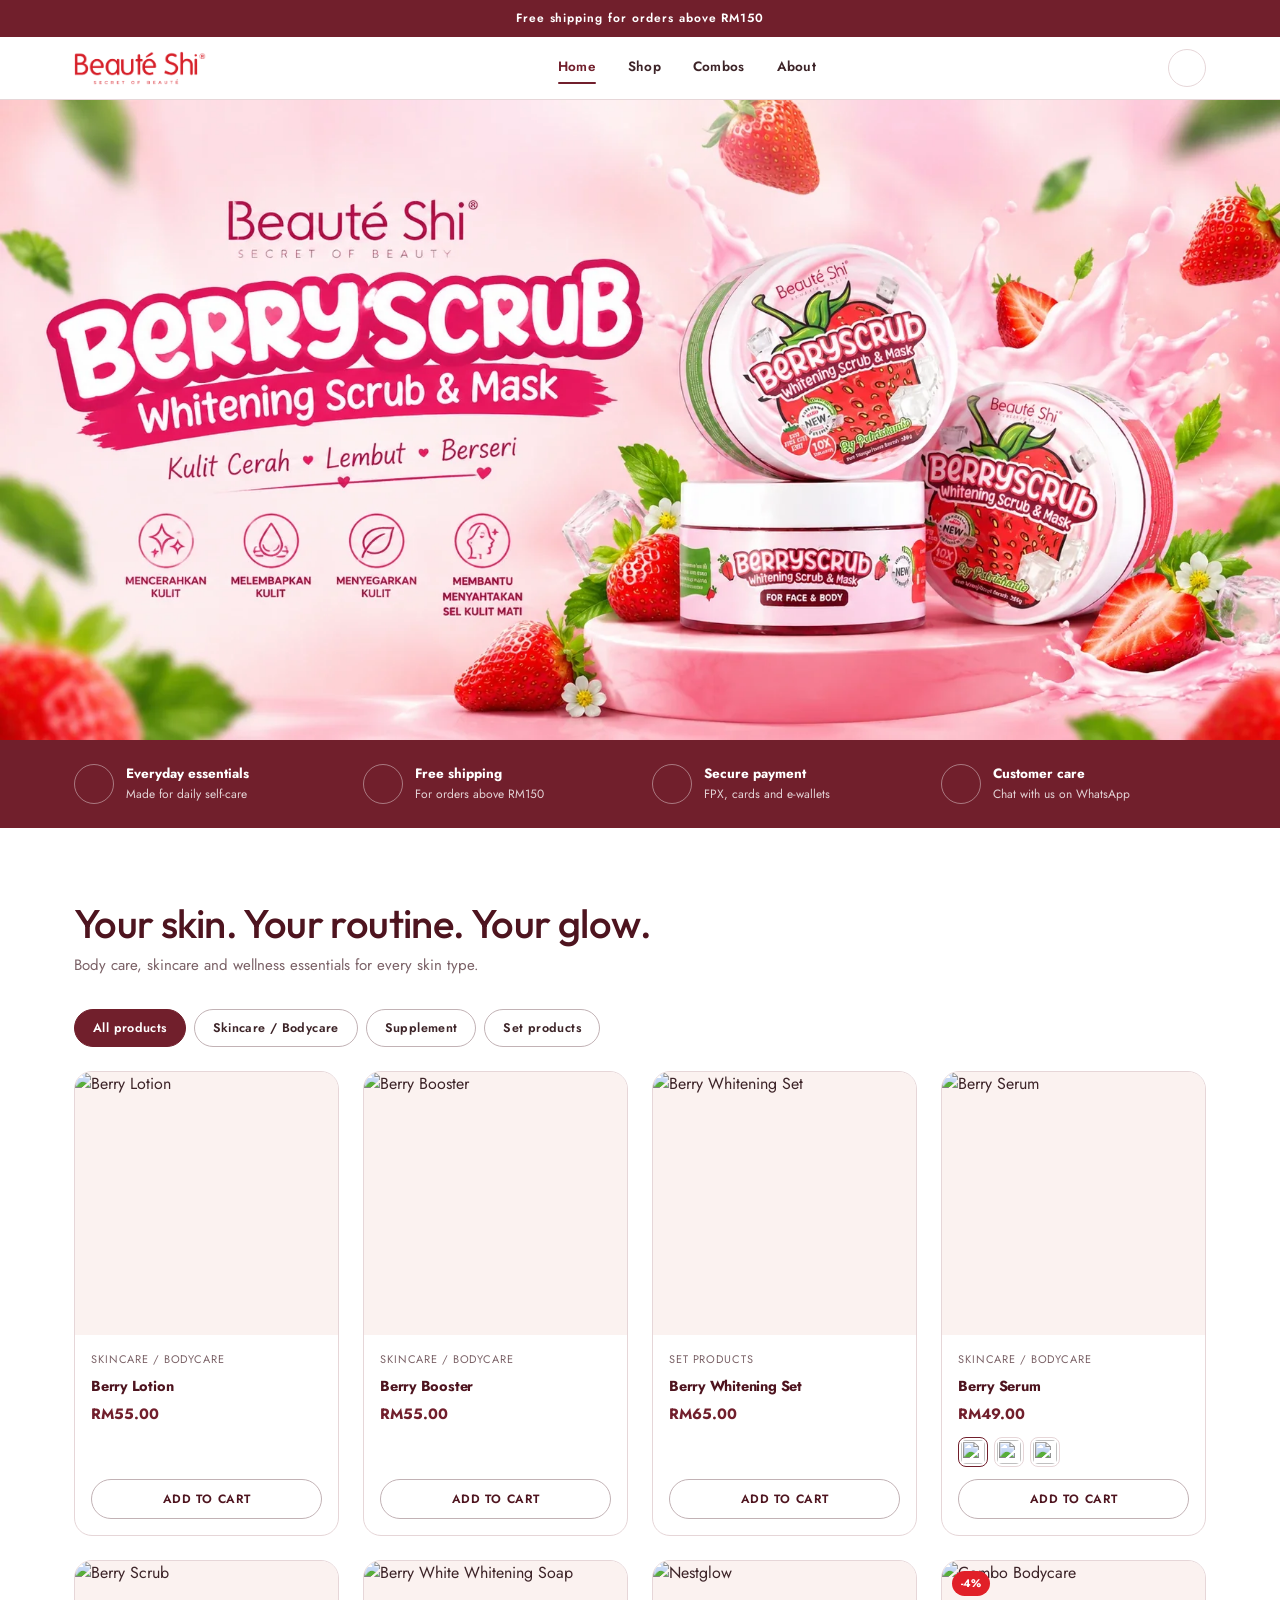
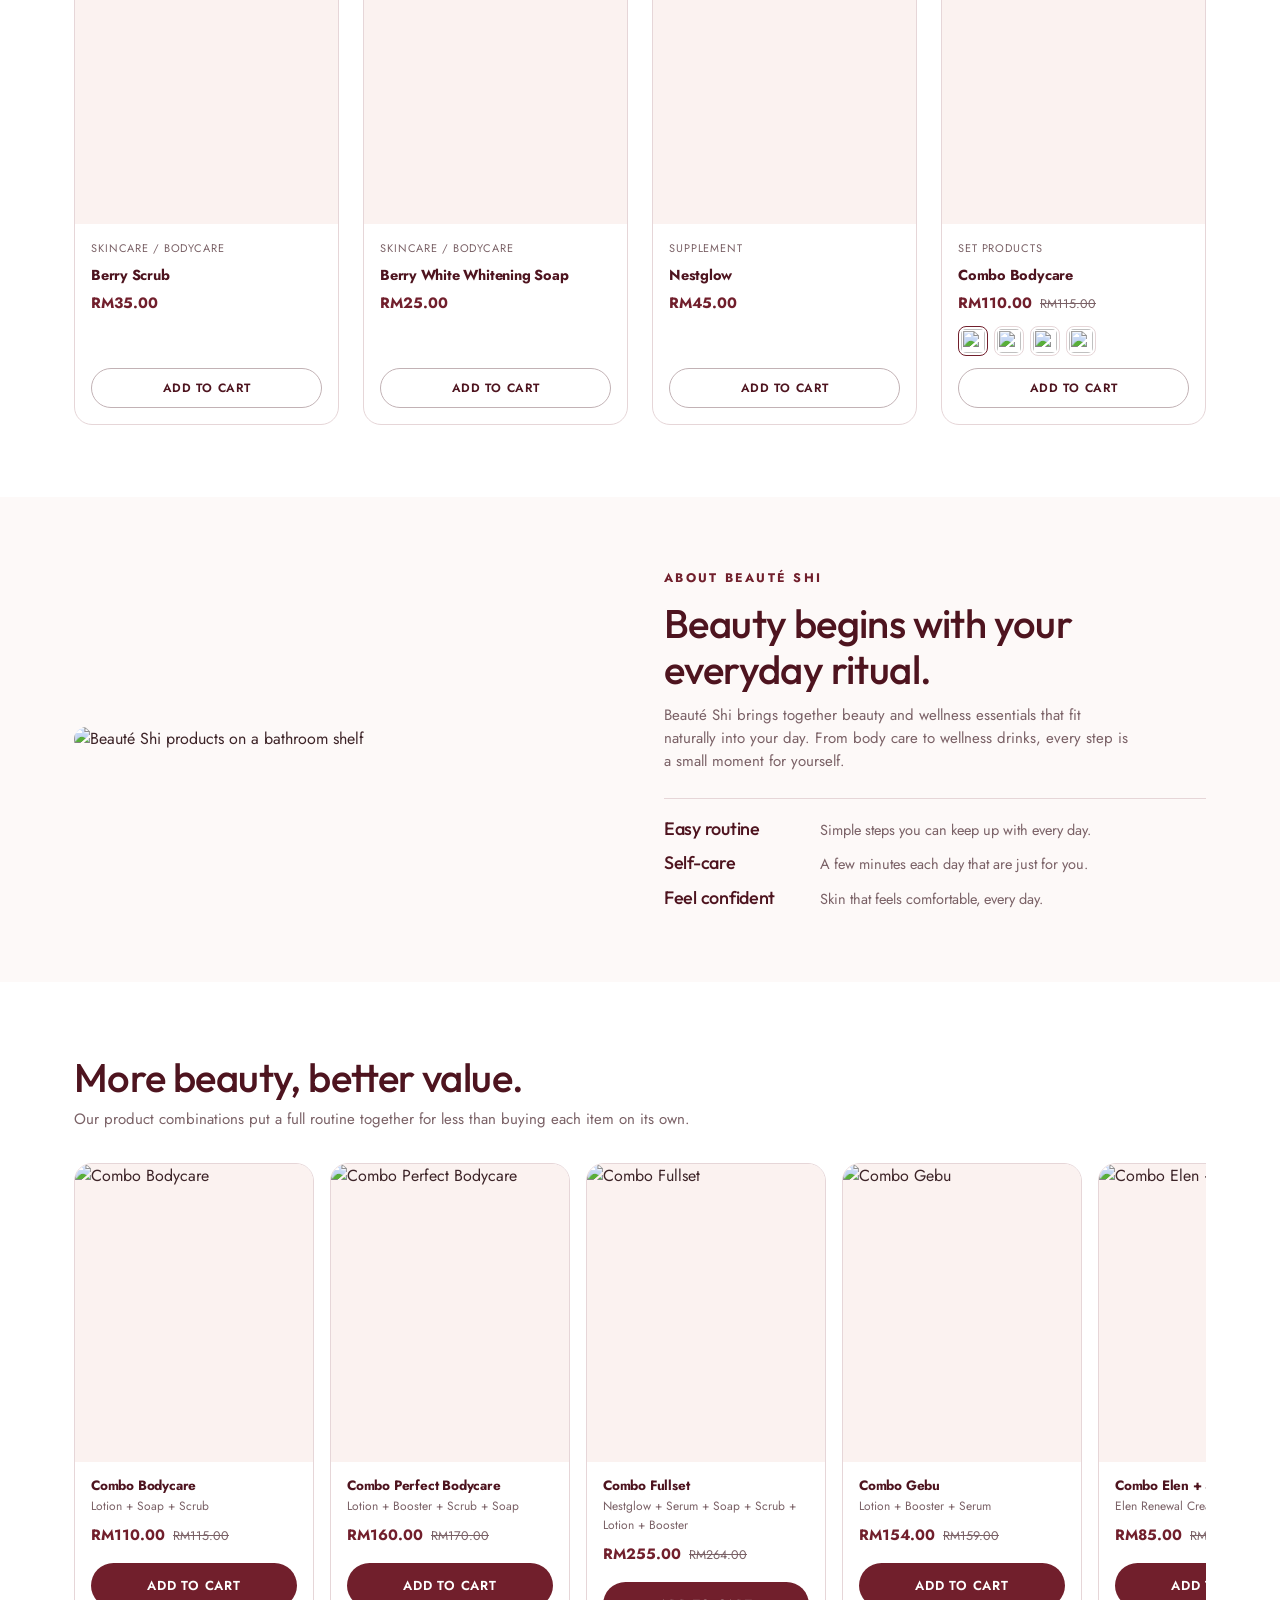
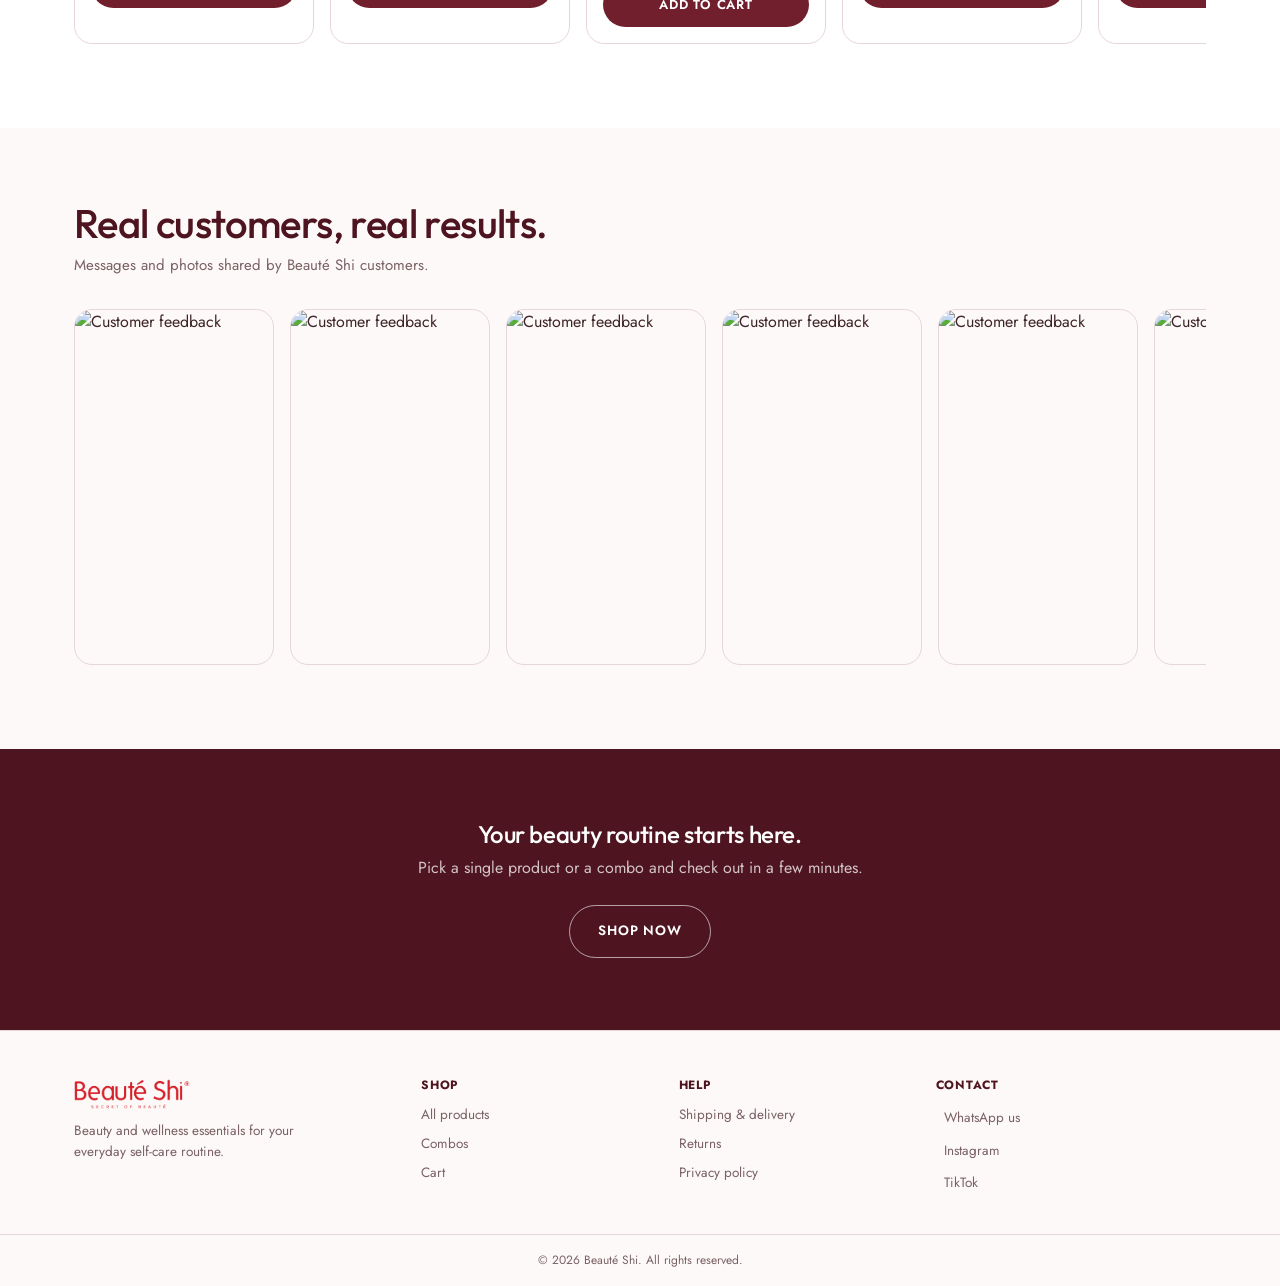
==== commit b27eb40d: "Replace homepage hero with Berry Scrub banner Full-width banner linking to the Berry Scrub product, " ====
--- a/mockup/index.html
+++ b/mockup/index.html
@@ -15,23 +15,17 @@
   <div id="site-header"></div>
 
   <main>
-    <section class="hero">
-      <div class="container">
-        <div>
-          <span class="eyebrow">Secret of Beauté</span>
-          <h1>Naturally glowing, confident you.</h1>
-          <p class="lede">Body care and wellness essentials that fit into your daily routine — from your morning shower to your night cream.</p>
-          <div class="hero-cta">
-            <a class="btn btn-primary btn-lg" href="#products">Shop products</a>
-            <a class="btn btn-outline btn-lg" href="#combos">View combos</a>
-          </div>
-        </div>
-        <div class="hero-art">
-          <div class="hero-art__card hero-art__card--photo">
-            <img src="https://platform-bcl.bsb-cdn.com/media/2026/09/01M3KD0N20WQC60CQG3M9FM6GT.jpg" alt="The full Beauté Shi collection">
-          </div>
-        </div>
-      </div>
+    <section class="hero-banner">
+      <h1 class="visually-hidden">Beauté Shi — beauty and wellness essentials</h1>
+      <a class="hero-banner__link" href="product.html?id=berry-scrub">
+        <img
+          src="assets/img/hero-berry-scrub-1774.webp"
+          srcset="assets/img/hero-berry-scrub-900.webp 900w, assets/img/hero-berry-scrub-1774.webp 1774w"
+          sizes="(min-width: 1600px) 1600px, 100vw"
+          width="1774" height="887"
+          fetchpriority="high"
+          alt="Beauté Shi Berry Scrub, whitening scrub and mask for face and body. Brightens, moisturises and refreshes skin, and helps clear dead skin cells. Shop Berry Scrub.">
+      </a>
     </section>
 
     <section class="features" aria-label="Why shop with us">
--- a/mockup/assets/css/style.css
+++ b/mockup/assets/css/style.css
@@ -225,20 +225,23 @@
 .breadcrumb a:hover{ color: var(--maroon-700); }
 .breadcrumb span[aria-current]{ color: var(--maroon-900); font-weight: 600; }
 
-/* ---------- Hero ---------- */
-.hero{
-  background:
-    linear-gradient(90deg, rgba(255,255,255,0.98) 0%, rgba(255,255,255,0.88) 46%, rgba(255,255,255,0.15) 100%),
-    linear-gradient(135deg, #ffffff, var(--blush-200));
-  overflow: hidden;
-}
-.hero .container{
-  display: grid;
-  grid-template-columns: 1.05fr 0.95fr;
-  align-items: center;
-  gap: var(--space-12);
-  padding-block: 64px;
-}
+/* ---------- Hero banner ---------- */
+.hero-banner{ position: relative; overflow: hidden; background: #fbe3e8; }
+.hero-banner__link{ position: relative; display: block; max-width: 1600px; margin-inline: auto; }
+/* beyond 1600px, fill the sides with a soft blur of the banner instead of flat colour */
+@media (min-width: 1601px){
+  .hero-banner::before{
+    content: "";
+    position: absolute;
+    inset: -60px;
+    background: url("../img/hero-berry-scrub-900.webp") center / cover no-repeat;
+    filter: blur(48px);
+    opacity: 0.85;
+  }
+}
+.hero-banner__link:focus-visible{ outline-offset: -4px; }
+.hero-banner img{ width: 100%; height: auto; }
+
 .eyebrow{
   font-size: 12.5px;
   font-weight: 700;
@@ -247,45 +250,6 @@
   color: var(--maroon-700);
   margin-bottom: var(--space-3);
   display: block;
-}
-.hero h1{ font-size: clamp(36px, 5.4vw, 64px); line-height: 1.08; margin-bottom: var(--space-4); }
-.hero p.lede{
-  font-size: 16.5px;
-  color: var(--ink-soft);
-  max-width: 46ch;
-  margin-bottom: var(--space-8);
-}
-.hero-cta{ display: flex; gap: var(--space-3); flex-wrap: wrap; }
-.hero-art{
-  position: relative;
-  aspect-ratio: 1/1;
-  display: flex; align-items: center; justify-content: center;
-}
-.hero-art::before{
-  content: "";
-  position: absolute;
-  inset: 6%;
-  background: radial-gradient(circle at 30% 30%, var(--blush-200), transparent 70%);
-  border-radius: 50%;
-}
-.hero-art__card{
-  position: relative;
-  background: var(--white);
-  border-radius: 28px;
-  box-shadow: var(--shadow-card);
-  padding: 20px;
-  width: 78%;
-  aspect-ratio: 1/1;
-  display: flex; align-items: center; justify-content: center;
-}
-.hero-art__card img{ width: 70%; }
-
-@media (max-width: 860px){
-  .hero .container{ grid-template-columns: minmax(0, 1fr); gap: var(--space-6); padding-block: var(--space-6) var(--space-10); }
-  .hero-art{ order: -1; width: 100%; max-width: 260px; margin-inline: auto; }
-  .hero p.lede{ font-size: 15px; margin-bottom: var(--space-6); }
-  .hero-cta{ flex-wrap: nowrap; }
-  .hero-cta .btn{ flex: 1 1 0; min-width: 0; padding-inline: var(--space-2); font-size: 12px; }
 }
 
 /* ---------- Feature strip ---------- */
@@ -1108,7 +1072,10 @@
 .app-row__text{ flex: 1; min-width: 0; display: flex; flex-direction: column; gap: 2px; }
 .app-row__text strong{ font-size: 14px; font-weight: 600; }
 .app-row__text > span{ font-size: 12.5px; color: var(--ink-soft); overflow: hidden; text-overflow: ellipsis; display: -webkit-box; -webkit-line-clamp: 2; -webkit-box-orient: vertical; }
-.app-row__muted{ font-weight: 400; color: var(--ink-soft); margin-left: 6px; }
+.app-row--address{ align-items: flex-start; padding-block: var(--space-4); }
+.app-row--address .app-row__text{ gap: var(--space-1); }
+.app-row--address .app-row__chevron{ align-self: center; }
+.app-row__text > .app-row__phone{ display: block; white-space: nowrap; color: var(--ink); font-size: 13px; }
 .app-row__value{ font-size: 14px; font-weight: 600; white-space: nowrap; }
 .app-row__chevron{ font-size: 18px; color: var(--ink-soft); flex-shrink: 0; }
 .app-row.has-error .app-row__text > span{ color: var(--red-500); }
@@ -1234,8 +1201,8 @@
 .app-textarea:focus{ border-color: var(--maroon-700); }
 
 /* form fields + payment options (used inside sheets) */
-.field-grid{ display: grid; grid-template-columns: 1fr 1fr; gap: var(--space-4) var(--space-3); }
-.field{ display: flex; flex-direction: column; gap: 6px; margin-bottom: var(--space-4); }
+.field-grid{ display: grid; grid-template-columns: repeat(2, minmax(0, 1fr)); gap: var(--space-4) var(--space-3); }
+.field{ display: flex; flex-direction: column; gap: 6px; margin-bottom: var(--space-4); min-width: 0; }
 .field label{ font-size: 12.5px; font-weight: 600; color: var(--ink); }
 .field label .req{ color: var(--red-500); }
 .field input, .field select, .field textarea{
@@ -1245,6 +1212,8 @@
   font-size: 14px;
   color: var(--ink);
   background: var(--white);
+  width: 100%;
+  min-width: 0;
 }
 .field input:focus, .field select:focus, .field textarea:focus{ border-color: var(--maroon-700); }
 .field-error{ font-size: 11.5px; color: var(--red-500); display: none; }
@@ -1303,6 +1272,11 @@
 }
 @media (max-width: 380px){
   .app-checkout-bar .btn{ min-width: 0; padding-inline: 18px; }
+}
+/* 16px stops iPhone Safari from zooming into fields on tap */
+@media (max-width: 767px){
+  .field input, .field select, .field textarea,
+  .coupon-form input, .app-textarea{ font-size: 16px; }
 }
 @media (min-width: 900px){
   .app-bar{
@@ -1322,8 +1296,6 @@
 }
 
 /* ---------- Homepage extras ---------- */
-.hero-art__card--photo{ padding: 0; overflow: hidden; }
-.hero-art__card--photo img{ width: 100%; height: 100%; object-fit: cover; }
 .about-title{ font-size: clamp(28px, 3.6vw, 40px); margin-bottom: var(--space-3); }
 .about-copy{ color: var(--ink-soft); font-size: 15px; max-width: 52ch; margin-bottom: var(--space-6); }
 #about .reasons{ grid-template-columns: 1fr; gap: var(--space-3); margin-top: 0; border-top: 1px solid var(--line); padding-top: var(--space-5); }
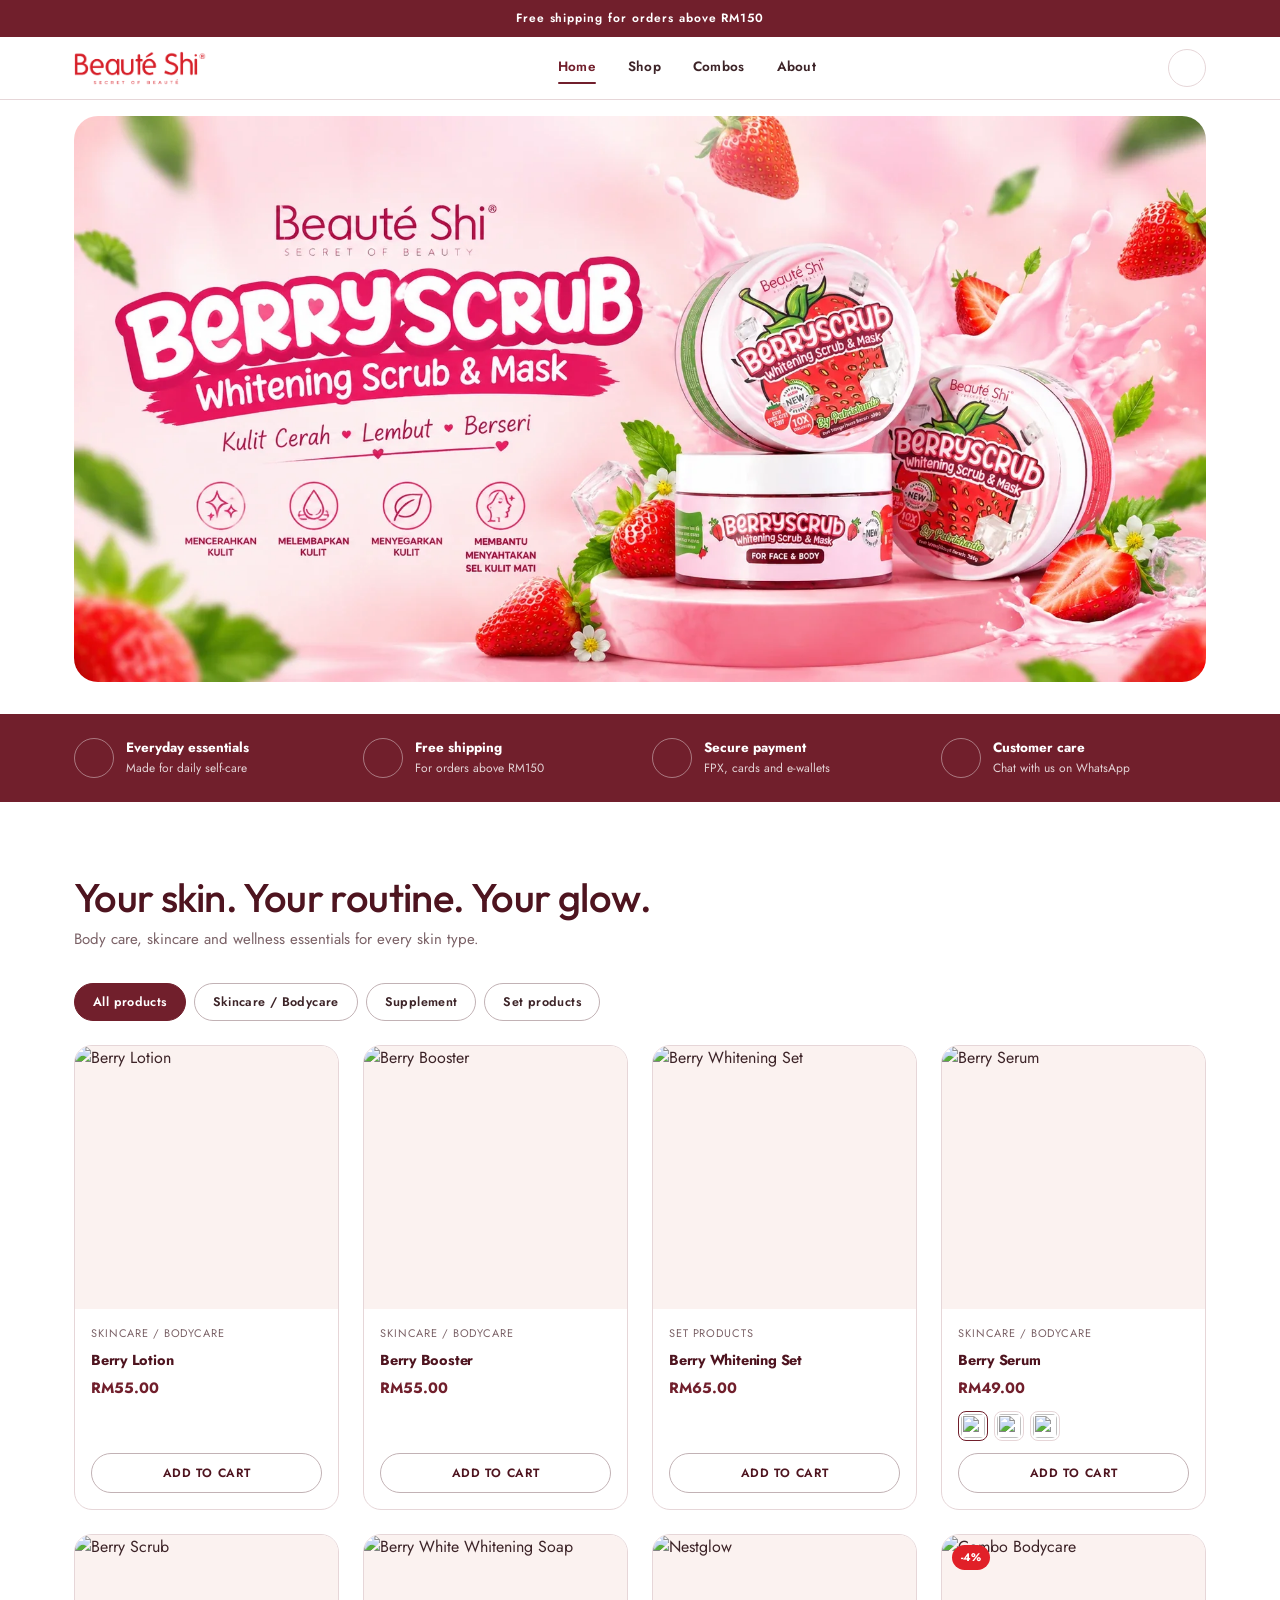
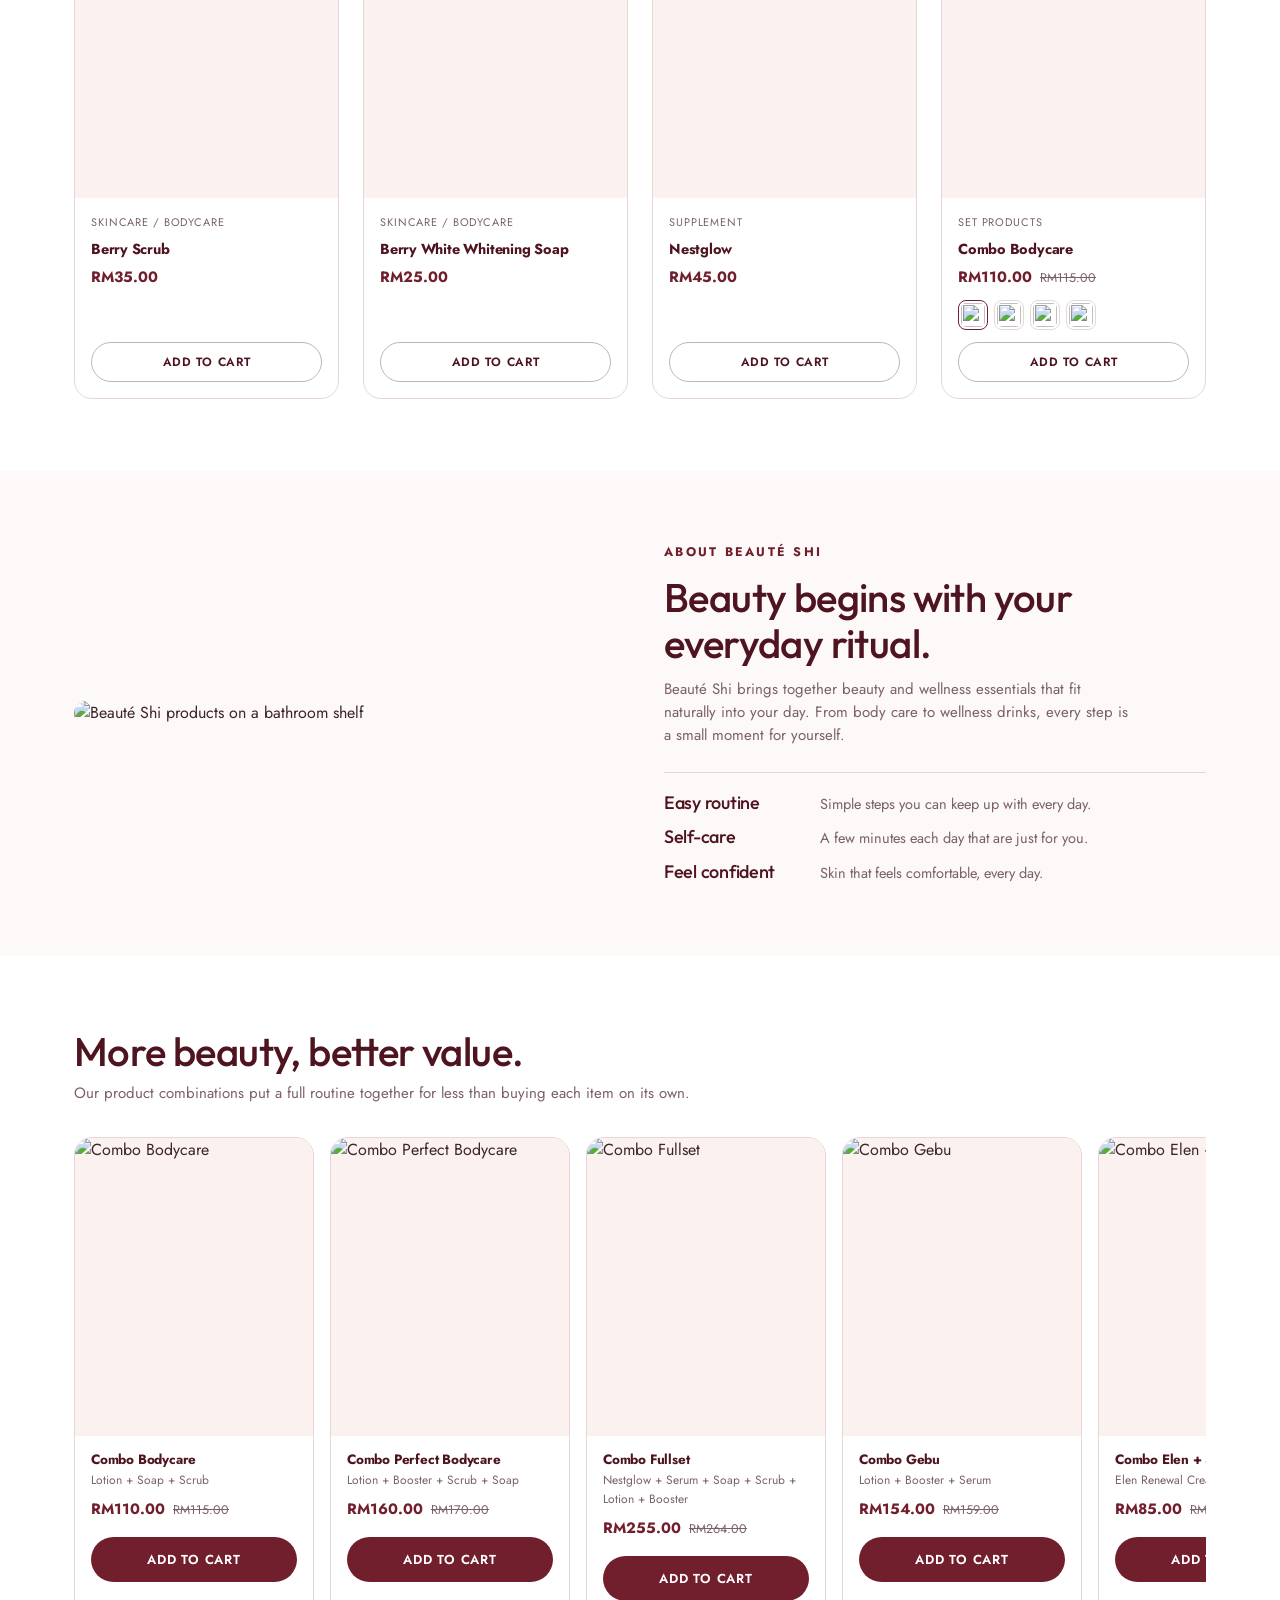
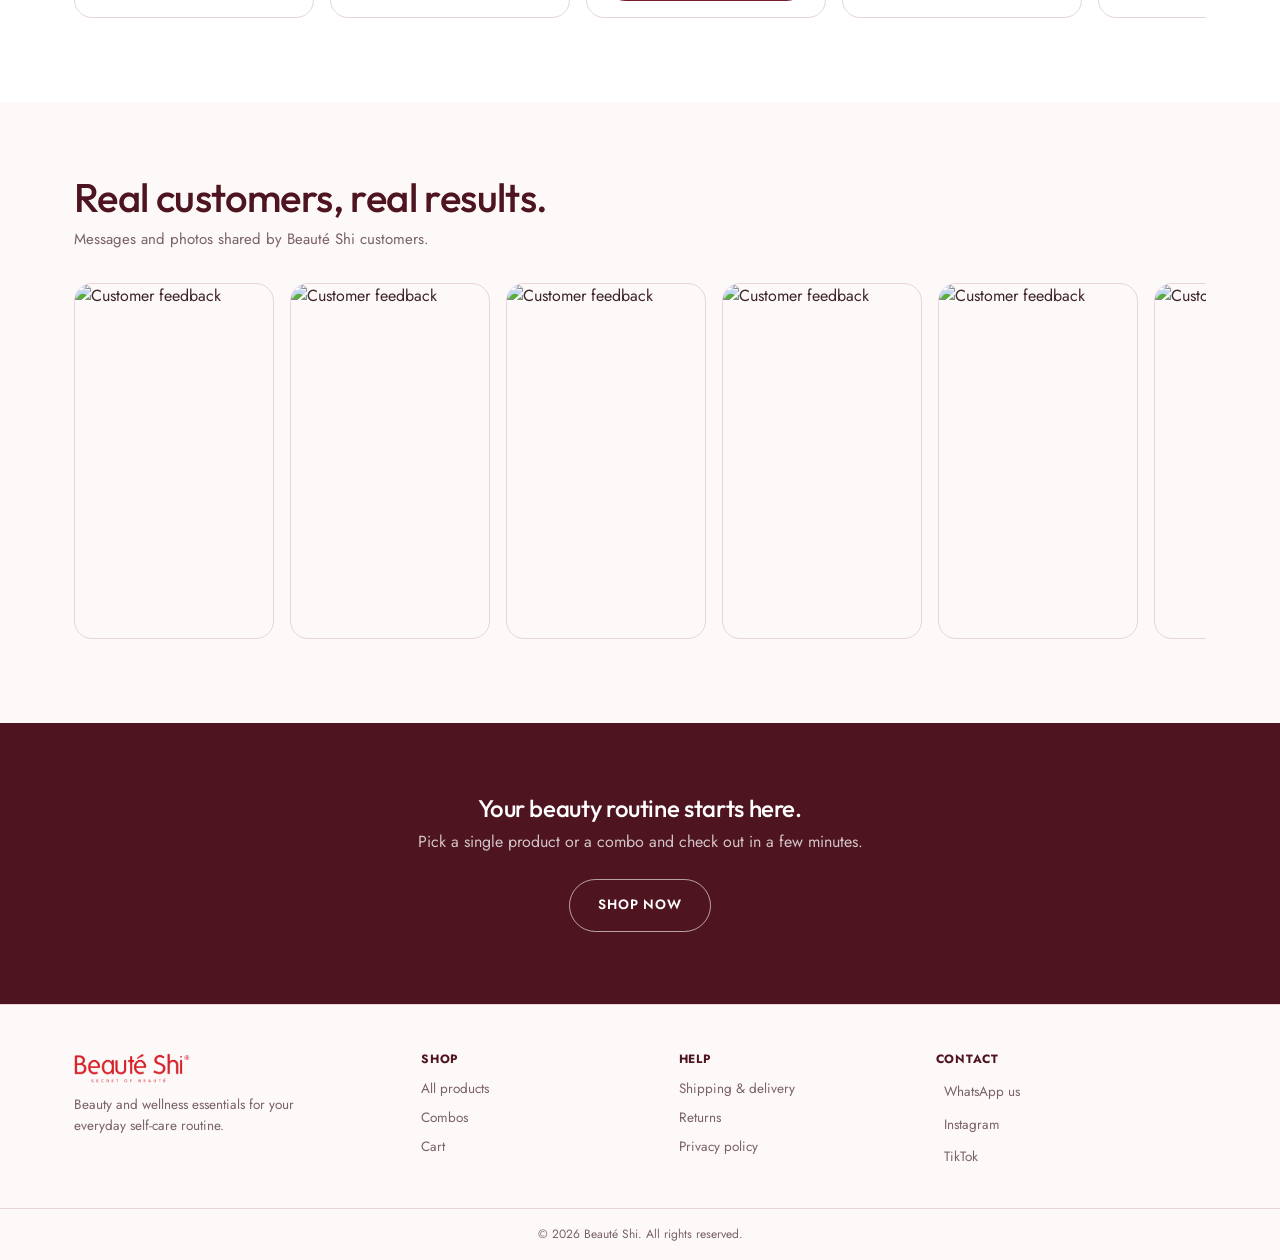
==== commit 0e2048e5: "Show homepage banner as inset rounded card Banner now sits within the page margins with rounded corn" ====
--- a/mockup/index.html
+++ b/mockup/index.html
@@ -16,16 +16,18 @@
 
   <main>
     <section class="hero-banner">
-      <h1 class="visually-hidden">Beauté Shi — beauty and wellness essentials</h1>
-      <a class="hero-banner__link" href="product.html?id=berry-scrub">
-        <img
-          src="assets/img/hero-berry-scrub-1774.webp"
-          srcset="assets/img/hero-berry-scrub-900.webp 900w, assets/img/hero-berry-scrub-1774.webp 1774w"
-          sizes="(min-width: 1600px) 1600px, 100vw"
-          width="1774" height="887"
-          fetchpriority="high"
-          alt="Beauté Shi Berry Scrub, whitening scrub and mask for face and body. Brightens, moisturises and refreshes skin, and helps clear dead skin cells. Shop Berry Scrub.">
-      </a>
+      <div class="container">
+        <h1 class="visually-hidden">Beauté Shi — beauty and wellness essentials</h1>
+        <a class="hero-banner__link" href="product.html?id=berry-scrub">
+          <img
+            src="assets/img/hero-berry-scrub-1774.webp"
+            srcset="assets/img/hero-berry-scrub-900.webp 900w, assets/img/hero-berry-scrub-1774.webp 1774w"
+            sizes="(min-width: 1180px) 1132px, calc(100vw - 32px)"
+            width="1774" height="887"
+            fetchpriority="high"
+            alt="Beauté Shi Berry Scrub, whitening scrub and mask for face and body. Brightens, moisturises and refreshes skin, and helps clear dead skin cells. Shop Berry Scrub.">
+        </a>
+      </div>
     </section>
 
     <section class="features" aria-label="Why shop with us">
--- a/mockup/assets/css/style.css
+++ b/mockup/assets/css/style.css
@@ -226,21 +226,21 @@
 .breadcrumb span[aria-current]{ color: var(--maroon-900); font-weight: 600; }
 
 /* ---------- Hero banner ---------- */
-.hero-banner{ position: relative; overflow: hidden; background: #fbe3e8; }
-.hero-banner__link{ position: relative; display: block; max-width: 1600px; margin-inline: auto; }
-/* beyond 1600px, fill the sides with a soft blur of the banner instead of flat colour */
-@media (min-width: 1601px){
-  .hero-banner::before{
-    content: "";
-    position: absolute;
-    inset: -60px;
-    background: url("../img/hero-berry-scrub-900.webp") center / cover no-repeat;
-    filter: blur(48px);
-    opacity: 0.85;
-  }
-}
-.hero-banner__link:focus-visible{ outline-offset: -4px; }
+.hero-banner{ padding-block: var(--space-4) var(--space-8); }
+.hero-banner__link{
+  display: block;
+  border-radius: 24px;
+  overflow: hidden;
+  background: #fbe3e8;
+  transition: box-shadow 0.2s ease;
+}
+.hero-banner__link:hover{ box-shadow: var(--shadow-card); }
+.hero-banner__link:focus-visible{ outline-offset: 3px; }
 .hero-banner img{ width: 100%; height: auto; }
+@media (max-width: 767px){
+  .hero-banner{ padding-block: var(--space-3) var(--space-5); }
+  .hero-banner__link{ border-radius: 16px; }
+}
 
 .eyebrow{
   font-size: 12.5px;
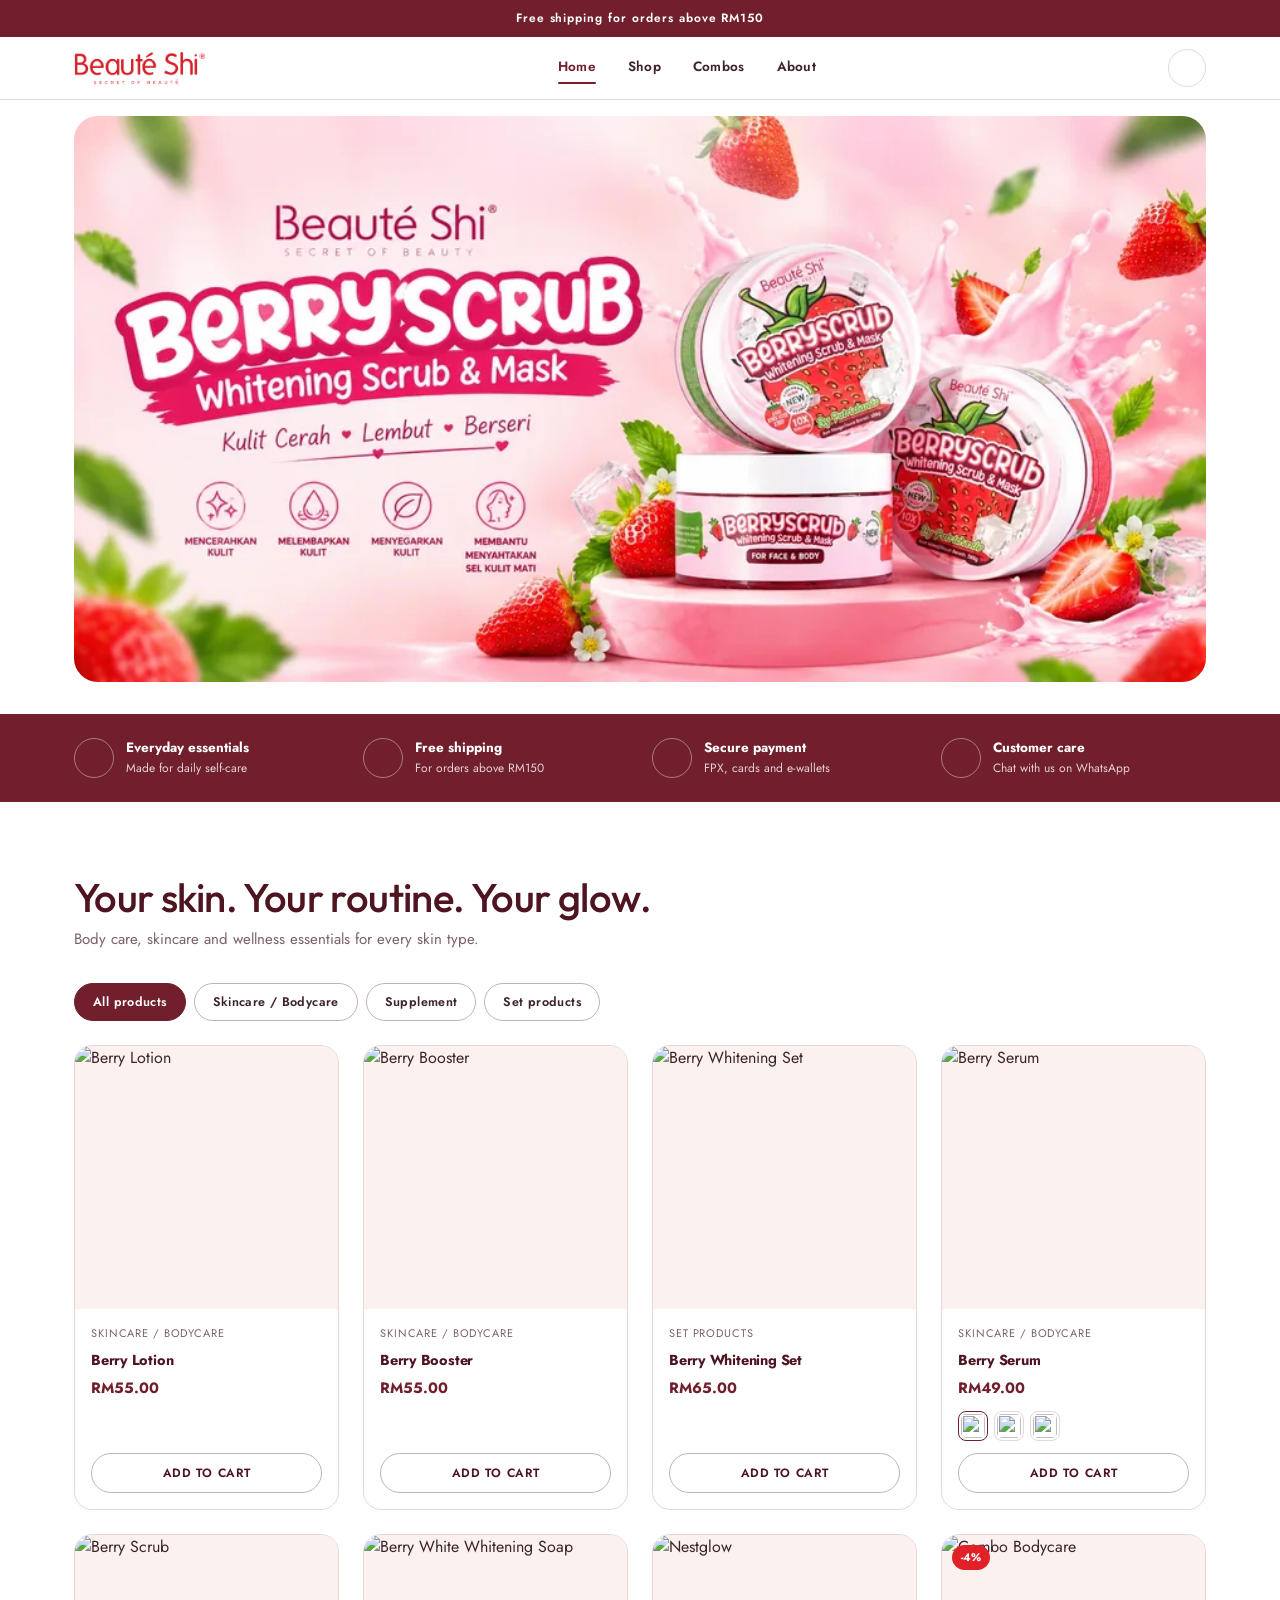
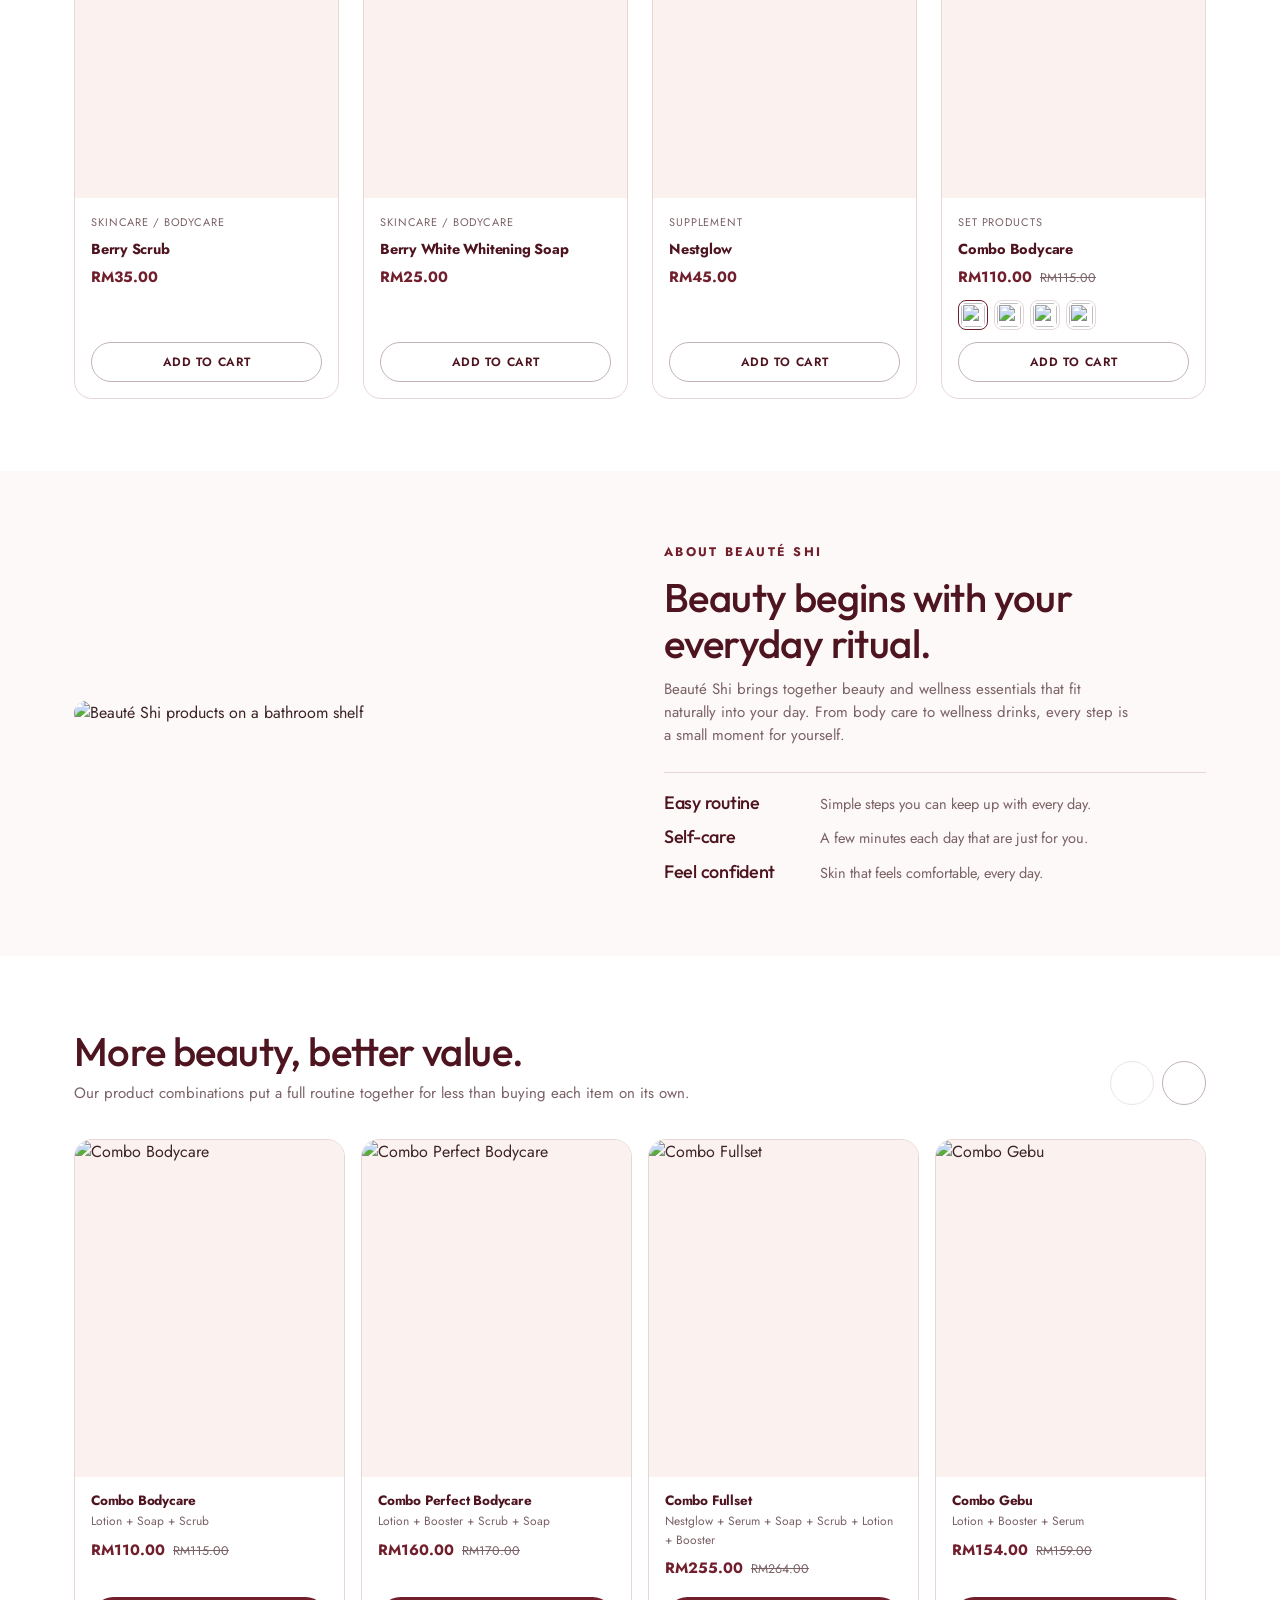
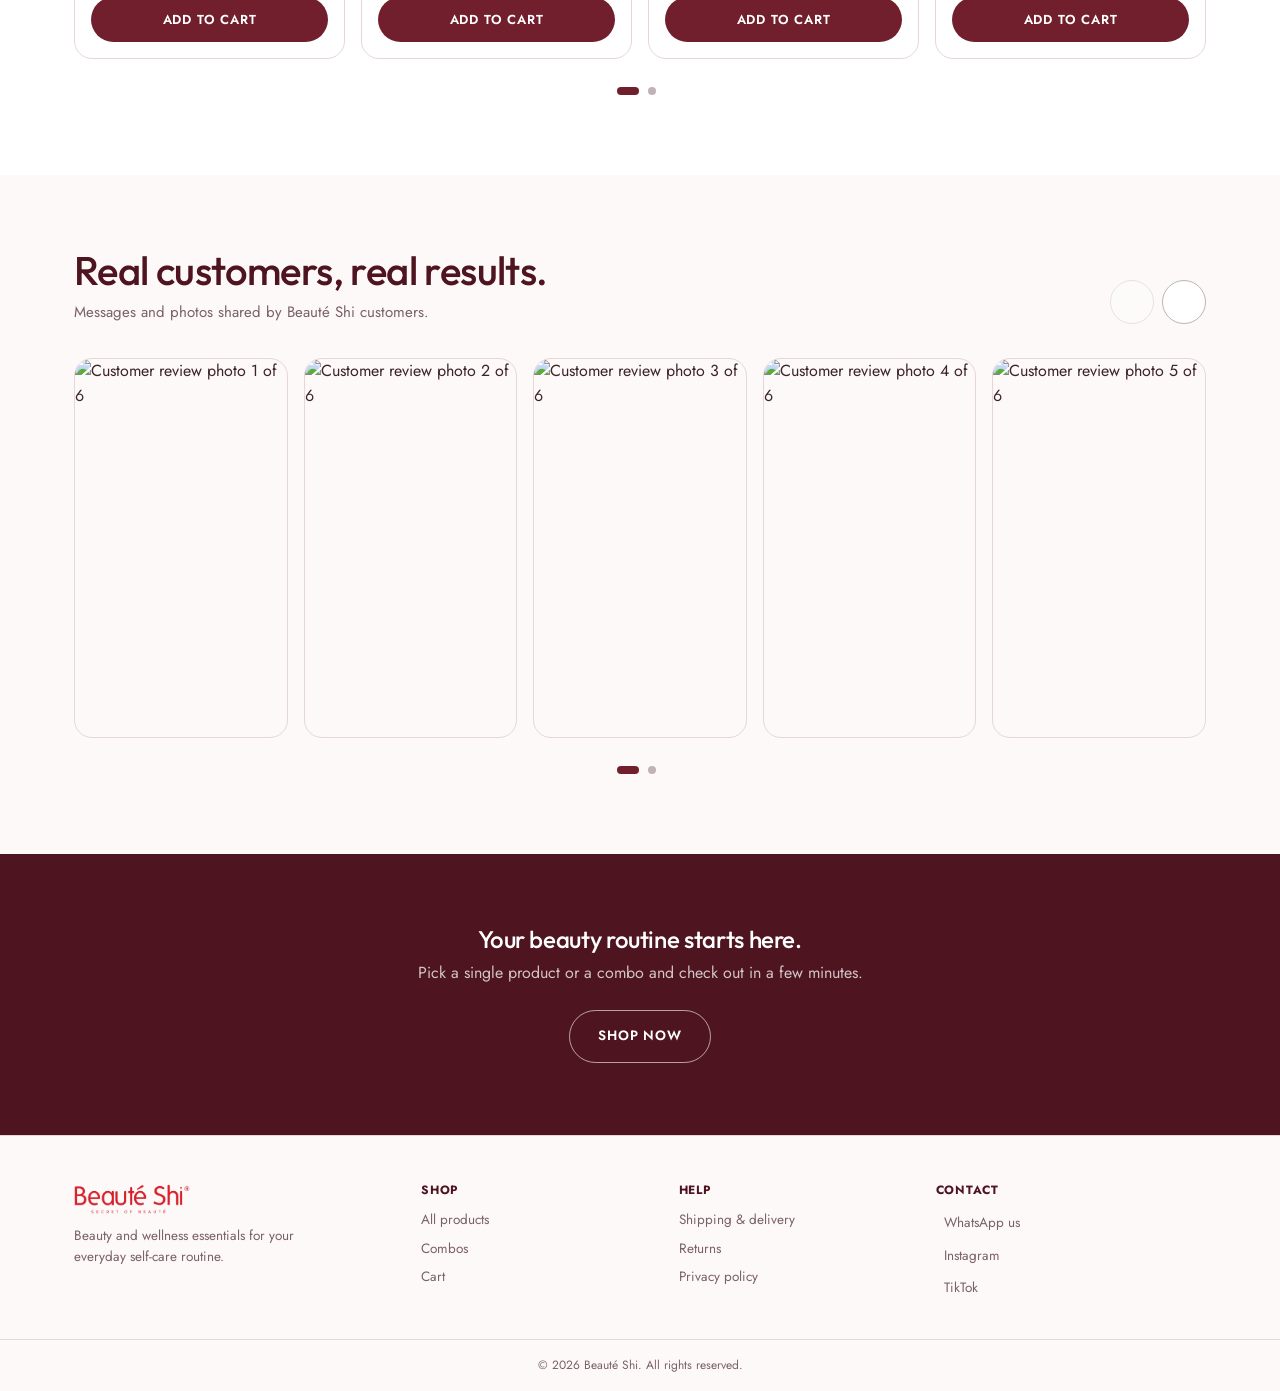
==== commit c0218e0c: "Add sliders with arrows and dots for combos and reviews Both homepage rows now page with previous/ne" ====
--- a/mockup/index.html
+++ b/mockup/index.html
@@ -94,28 +94,42 @@
 
     <section class="section" id="combos">
       <div class="container">
-        <div class="section-head">
-          <h2>More beauty, better value.</h2>
-          <p>Our product combinations put a full routine together for less than buying each item on its own.</p>
+        <div class="section-head section-head--slider">
+          <div>
+            <h2>More beauty, better value.</h2>
+            <p>Our product combinations put a full routine together for less than buying each item on its own.</p>
+          </div>
+          <div class="slider-nav">
+            <button class="slider-btn" type="button" data-slider-prev aria-controls="combo-rail" aria-label="Previous combos"><i class="ti ti-chevron-left" aria-hidden="true"></i></button>
+            <button class="slider-btn" type="button" data-slider-next aria-controls="combo-rail" aria-label="Next combos"><i class="ti ti-chevron-right" aria-hidden="true"></i></button>
+          </div>
         </div>
-        <div class="rail" id="combo-rail"></div>
+        <div class="rail" id="combo-rail" data-slider tabindex="0" aria-label="Combos"></div>
+        <div class="slider-dots" data-slider-dots="combo-rail"></div>
       </div>
     </section>
 
     <section class="section section--tint" id="reviews">
       <div class="container">
-        <div class="section-head">
-          <h2>Real customers, real results.</h2>
-          <p>Messages and photos shared by Beauté Shi customers.</p>
+        <div class="section-head section-head--slider">
+          <div>
+            <h2>Real customers, real results.</h2>
+            <p>Messages and photos shared by Beauté Shi customers.</p>
+          </div>
+          <div class="slider-nav">
+            <button class="slider-btn" type="button" data-slider-prev aria-controls="review-rail" aria-label="Previous reviews"><i class="ti ti-chevron-left" aria-hidden="true"></i></button>
+            <button class="slider-btn" type="button" data-slider-next aria-controls="review-rail" aria-label="Next reviews"><i class="ti ti-chevron-right" aria-hidden="true"></i></button>
+          </div>
         </div>
-        <div class="rail review-rail">
-          <img src="https://platform-bcl.bsb-cdn.com/media/2026/09/01M3KDBWNSPS9FWZEERW5C9XSD.jpg" alt="Customer feedback" loading="lazy">
-          <img src="https://platform-bcl.bsb-cdn.com/media/2026/09/01M3KDBXEPQ0X3CGXEE3P42FBX.jpg" alt="Customer feedback" loading="lazy">
-          <img src="https://platform-bcl.bsb-cdn.com/media/2026/09/01M3KDBXYYZNA8PHKKMM6H5QK0.jpg" alt="Customer feedback" loading="lazy">
-          <img src="https://platform-bcl.bsb-cdn.com/media/2026/09/01M3KDBYFNVWNEV5KEAXV6JPY5.jpg" alt="Customer feedback" loading="lazy">
-          <img src="https://platform-bcl.bsb-cdn.com/media/2026/09/01M3KDBZMH09B2ZHA454TW0XG0.jpg" alt="Customer feedback" loading="lazy">
-          <img src="https://platform-bcl.bsb-cdn.com/media/2026/09/01M3KDBZ0W32KKS1ZAD3XVY8EX.jpg" alt="Customer feedback" loading="lazy">
+        <div class="rail review-rail" id="review-rail" data-slider tabindex="0" aria-label="Customer reviews">
+          <img src="https://platform-bcl.bsb-cdn.com/media/2026/09/01M3KDBWNSPS9FWZEERW5C9XSD.jpg" alt="Customer review photo 1 of 6" loading="lazy">
+          <img src="https://platform-bcl.bsb-cdn.com/media/2026/09/01M3KDBXEPQ0X3CGXEE3P42FBX.jpg" alt="Customer review photo 2 of 6" loading="lazy">
+          <img src="https://platform-bcl.bsb-cdn.com/media/2026/09/01M3KDBXYYZNA8PHKKMM6H5QK0.jpg" alt="Customer review photo 3 of 6" loading="lazy">
+          <img src="https://platform-bcl.bsb-cdn.com/media/2026/09/01M3KDBYFNVWNEV5KEAXV6JPY5.jpg" alt="Customer review photo 4 of 6" loading="lazy">
+          <img src="https://platform-bcl.bsb-cdn.com/media/2026/09/01M3KDBZMH09B2ZHA454TW0XG0.jpg" alt="Customer review photo 5 of 6" loading="lazy">
+          <img src="https://platform-bcl.bsb-cdn.com/media/2026/09/01M3KDBZ0W32KKS1ZAD3XVY8EX.jpg" alt="Customer review photo 6 of 6" loading="lazy">
         </div>
+        <div class="slider-dots" data-slider-dots="review-rail"></div>
       </div>
     </section>
 
@@ -167,12 +181,13 @@
               <span class="price__now">${formatRM(p.price)}</span>
               ${p.compareAt ? `<span class="price__was">${formatRM(p.compareAt)}</span>` : ""}
             </div>
-            <button class="btn btn-primary btn-block mt-16" type="button" data-add="${p.id}">Add to cart</button>
+            <button class="btn btn-primary btn-block" type="button" data-add="${p.id}">Add to cart</button>
           </div>
         </article>`)
       .join("");
 
     bindProductCards();
+    document.querySelectorAll("[data-slider]").forEach(initSlider);
   </script>
 </body>
 </html>
--- a/mockup/assets/css/style.css
+++ b/mockup/assets/css/style.css
@@ -423,15 +423,17 @@
 .reason p{ color: var(--ink-soft); font-size: 14.5px; }
 @media (max-width: 760px){ .reasons{ grid-template-columns: 1fr; } }
 
-/* ---------- Combos rail ---------- */
+/* ---------- Sliders (combos, reviews) ---------- */
 .rail{
   display: flex;
   gap: var(--space-4);
   overflow-x: auto;
-  padding-bottom: var(--space-3);
+  padding-block: 2px var(--space-1);
   scroll-snap-type: x mandatory;
   -webkit-overflow-scrolling: touch;
-}
+  scrollbar-width: none;
+}
+.rail:focus-visible{ outline-offset: 4px; border-radius: var(--radius-card); }
 @media (max-width: 767px){
   .rail{
     gap: var(--space-3);
@@ -440,19 +442,72 @@
     scroll-padding-inline: var(--gutter);
   }
 }
-.rail::-webkit-scrollbar{ height: 6px; }
-.rail::-webkit-scrollbar-thumb{ background: var(--line-strong); border-radius: 10px; }
+.rail::-webkit-scrollbar{ display: none; }
+
+.section-head--slider{
+  max-width: none;
+  display: flex;
+  align-items: flex-end;
+  justify-content: space-between;
+  gap: var(--space-6);
+}
+.section-head--slider > div:first-child{ max-width: 640px; }
+.slider-nav{ display: flex; gap: var(--space-2); flex-shrink: 0; }
+.slider-btn{
+  width: 44px; height: 44px;
+  border-radius: 50%;
+  border: 1px solid var(--line-strong);
+  background: var(--white);
+  color: var(--maroon-900);
+  display: inline-flex; align-items: center; justify-content: center;
+  transition: background-color 0.15s ease, color 0.15s ease, border-color 0.15s ease, opacity 0.15s ease;
+}
+.slider-btn .ti{ font-size: 20px; }
+.slider-btn:hover:not(:disabled){ background: var(--maroon-700); border-color: var(--maroon-700); color: var(--white); }
+.slider-btn:disabled{ opacity: 0.35; cursor: default; }
+
+.slider-dots{ display: flex; justify-content: center; margin-top: var(--space-4); }
+.slider-dots:empty{ display: none; }
+.slider-dot{
+  width: 24px; height: 24px;
+  padding: 0;
+  border: none;
+  background: none;
+  display: inline-flex; align-items: center; justify-content: center;
+}
+.slider-dot::before{
+  content: "";
+  width: 8px; height: 8px;
+  border-radius: var(--radius-pill);
+  background: var(--line-strong);
+  transition: width 0.2s ease, background-color 0.2s ease;
+}
+.slider-dot:hover::before{ background: var(--ink-soft); }
+.slider-dot.is-active::before{ width: 22px; background: var(--maroon-700); }
+
+@media (max-width: 767px){
+  .section-head--slider{ gap: var(--space-4); }
+  .slider-btn{ width: 38px; height: 38px; }
+  .slider-btn .ti{ font-size: 18px; }
+}
+
 .combo-card{
   scroll-snap-align: start;
-  flex: 0 0 240px;
+  flex: 0 0 calc((100% - 3 * var(--space-4)) / 4);
+  display: flex;
+  flex-direction: column;
   background: var(--white);
   border: 1px solid var(--line);
   border-radius: var(--radius-card);
   overflow: hidden;
 }
-.combo-card__media{ aspect-ratio: 4/5; background: var(--blush-100); }
-.combo-card__media img{ width: 100%; height: 100%; object-fit: cover; }
-.combo-card__body{ padding: var(--space-4); }
+@media (max-width: 979px){ .combo-card{ flex-basis: calc((100% - 2 * var(--space-4)) / 3); } }
+@media (max-width: 767px){ .combo-card{ flex-basis: 72%; } }
+.combo-card__media{ position: relative; flex-shrink: 0; aspect-ratio: 4/5; overflow: hidden; background: var(--blush-100); }
+.combo-card__media img{ position: absolute; inset: 0; width: 100%; height: 100%; object-fit: cover; }
+.combo-card__body{ padding: var(--space-4); display: flex; flex-direction: column; flex: 1; }
+.combo-card__body .btn{ margin-top: auto; }
+.combo-card__body .price{ margin-bottom: var(--space-4); }
 .combo-card__name{ font-family: var(--font-body); font-weight: 700; font-size: 13.5px; color: var(--maroon-900); margin-bottom: var(--space-1); }
 .combo-card__items{ font-size: 12px; color: var(--ink-soft); margin-bottom: var(--space-2); }
 
@@ -1303,8 +1358,8 @@
 #about .reason h3{ margin: 0; }
 @media (max-width: 520px){ #about .reason{ grid-template-columns: 1fr; gap: 2px; } }
 .review-rail img{
-  flex: 0 0 auto;
-  width: 200px;
+  flex: 0 0 calc((100% - 4 * var(--space-4)) / 5);
+  min-width: 0;
   height: auto;
   align-self: flex-start;
   aspect-ratio: 9/16;
@@ -1326,3 +1381,6 @@
   position: absolute; width: 1px; height: 1px;
   overflow: hidden; clip: rect(0 0 0 0); white-space: nowrap;
 }
+
+@media (max-width: 979px){ .review-rail img{ flex-basis: calc((100% - 2 * var(--space-4)) / 3); } }
+@media (max-width: 767px){ .review-rail img{ flex-basis: 44%; } }
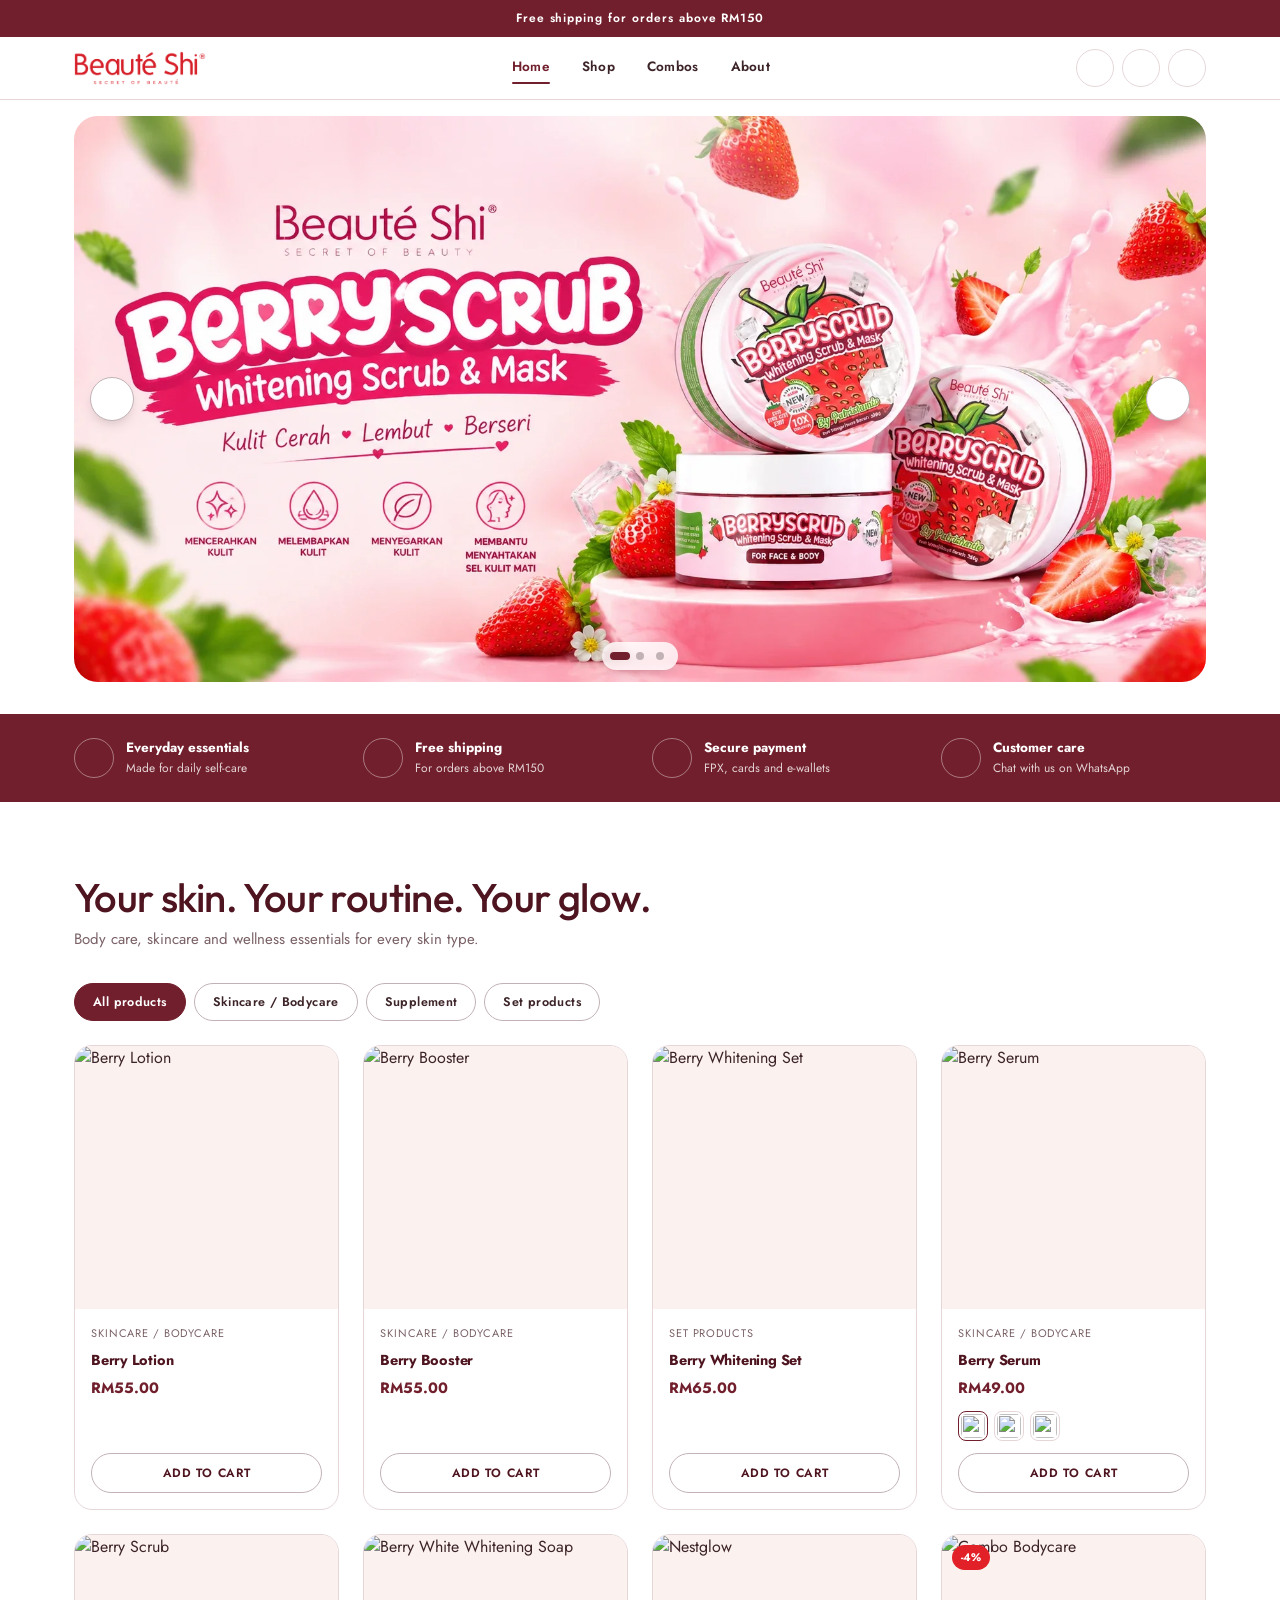
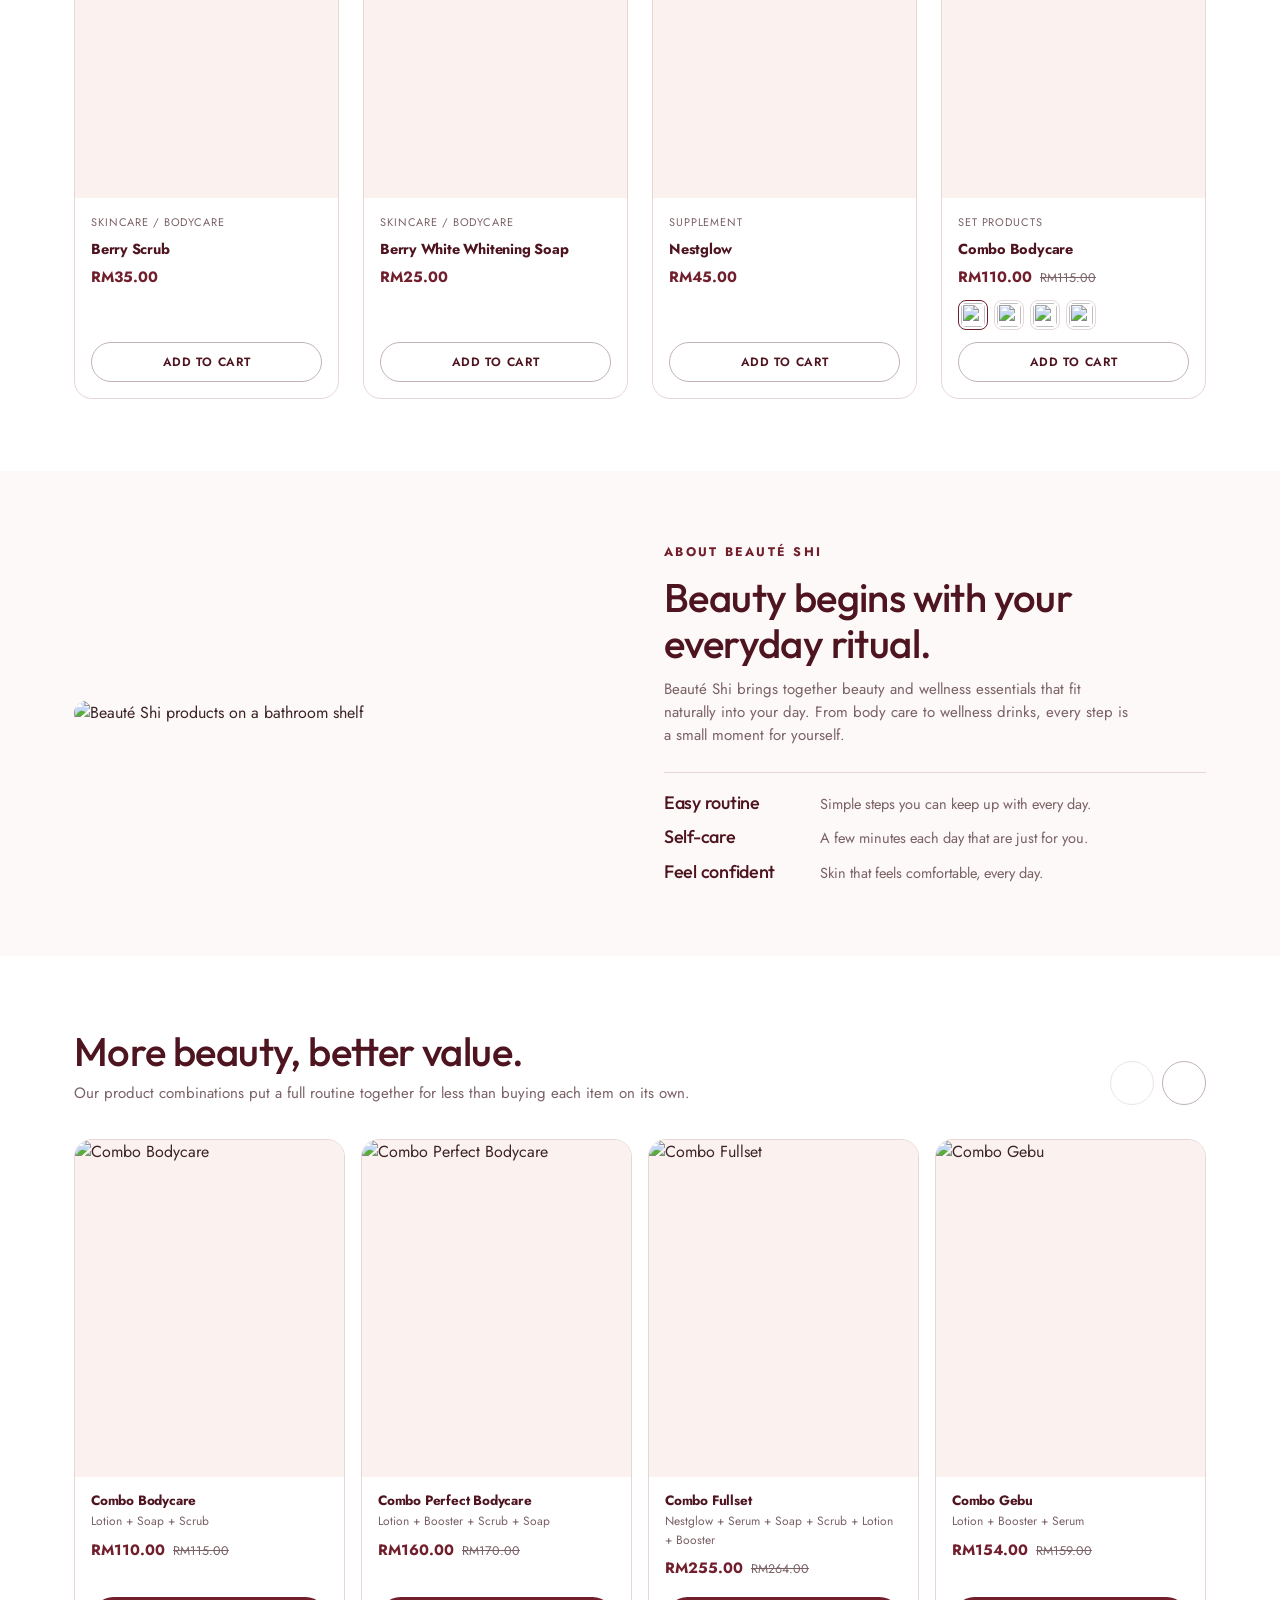
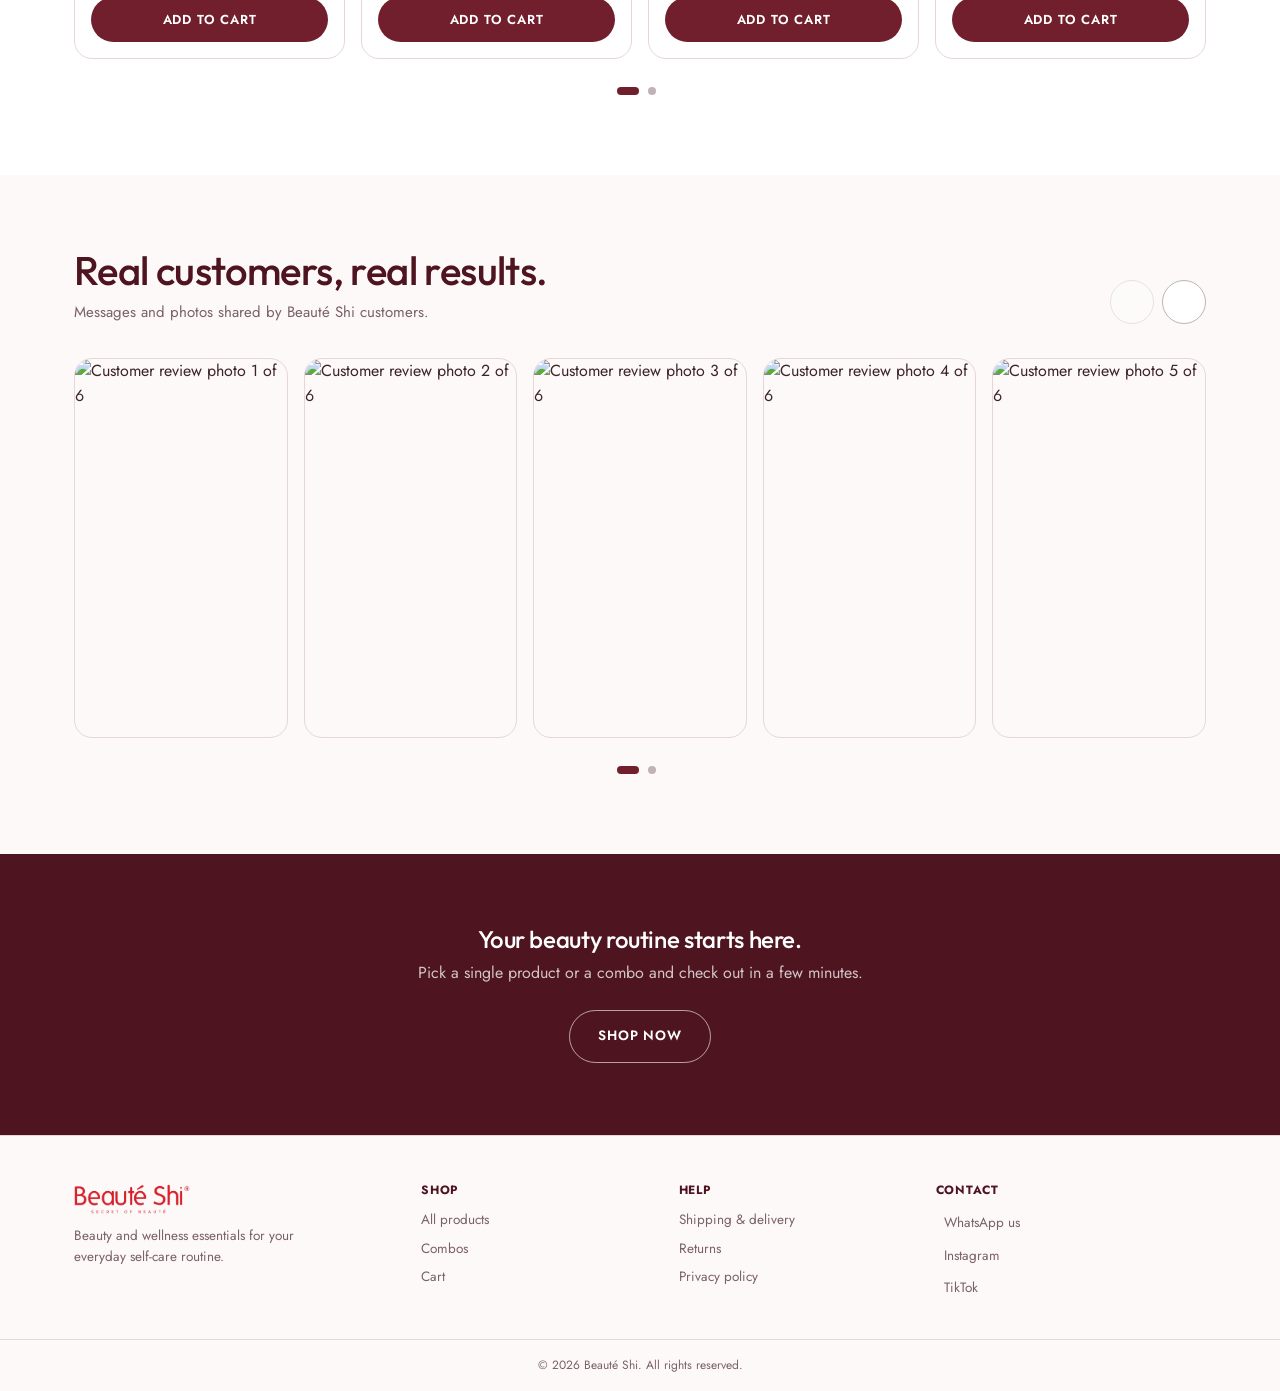
==== commit 686507f6: "Add 3-banner hero slider to homepage and both concepts Berry Scrub, Combo Fullset and Combo Bodycare" ====
--- a/mockup/index.html
+++ b/mockup/index.html
@@ -18,15 +18,7 @@
     <section class="hero-banner">
       <div class="container">
         <h1 class="visually-hidden">Beauté Shi — beauty and wellness essentials</h1>
-        <a class="hero-banner__link" href="product.html?id=berry-scrub">
-          <img
-            src="assets/img/hero-berry-scrub-1774.webp"
-            srcset="assets/img/hero-berry-scrub-900.webp 900w, assets/img/hero-berry-scrub-1774.webp 1774w"
-            sizes="(min-width: 1180px) 1132px, calc(100vw - 32px)"
-            width="1774" height="887"
-            fetchpriority="high"
-            alt="Beauté Shi Berry Scrub, whitening scrub and mask for face and body. Brightens, moisturises and refreshes skin, and helps clear dead skin cells. Shop Berry Scrub.">
-        </a>
+        <div class="hero-banner__link" data-banner-slider data-sizes="(min-width: 1180px) 1132px, calc(100vw - 32px)"></div>
       </div>
     </section>
 
--- a/mockup/assets/css/style.css
+++ b/mockup/assets/css/style.css
@@ -240,6 +240,48 @@
 @media (max-width: 767px){
   .hero-banner{ padding-block: var(--space-3) var(--space-5); }
   .hero-banner__link{ border-radius: 16px; }
+}
+
+/* ---------- Hero banner slider (all homepages) ---------- */
+.banner-slider{ position: relative; }
+.banner-track.rail{ gap: 0; padding: 0; margin: 0; scroll-padding: 0; }
+.banner-track:focus-visible{ outline-offset: -4px; }
+.banner-slide{ flex: 0 0 100%; display: block; scroll-snap-align: start; }
+.banner-slide img{ width: 100%; height: auto; }
+.banner-arrow{
+  position: absolute;
+  top: 50%;
+  z-index: 2;
+  transform: translateY(-50%);
+  background: rgba(255, 255, 255, 0.9);
+  border-color: transparent;
+  box-shadow: 0 6px 16px -8px rgba(0, 0, 0, 0.35);
+}
+.banner-arrow--prev{ left: 16px; }
+.banner-arrow--next{ right: 16px; }
+.banner-controls{
+  position: absolute;
+  left: 50%;
+  bottom: 12px;
+  z-index: 2;
+  transform: translateX(-50%);
+  display: flex;
+  align-items: center;
+  padding: 5px 8px;
+  border-radius: var(--radius-pill);
+  background: rgba(255, 255, 255, 0.82);
+  box-shadow: 0 4px 14px -6px rgba(0, 0, 0, 0.3);
+  backdrop-filter: blur(4px);
+}
+/* .slider-dots adds top margin for sliders below a row; the banner pill needs none */
+.banner-controls .banner-dots{ margin: 0; }
+.banner-controls .slider-dot{ width: 20px; height: 18px; }
+@media (max-width: 767px){
+  .banner-slider .banner-arrow{ display: none; }
+  .banner-controls{ bottom: 8px; padding: 3px 6px; }
+  .banner-controls .slider-dot{ width: 18px; height: 16px; }
+  .banner-controls .slider-dot::before{ width: 6px; height: 6px; }
+  .banner-controls .slider-dot.is-active::before{ width: 16px; }
 }
 
 .eyebrow{
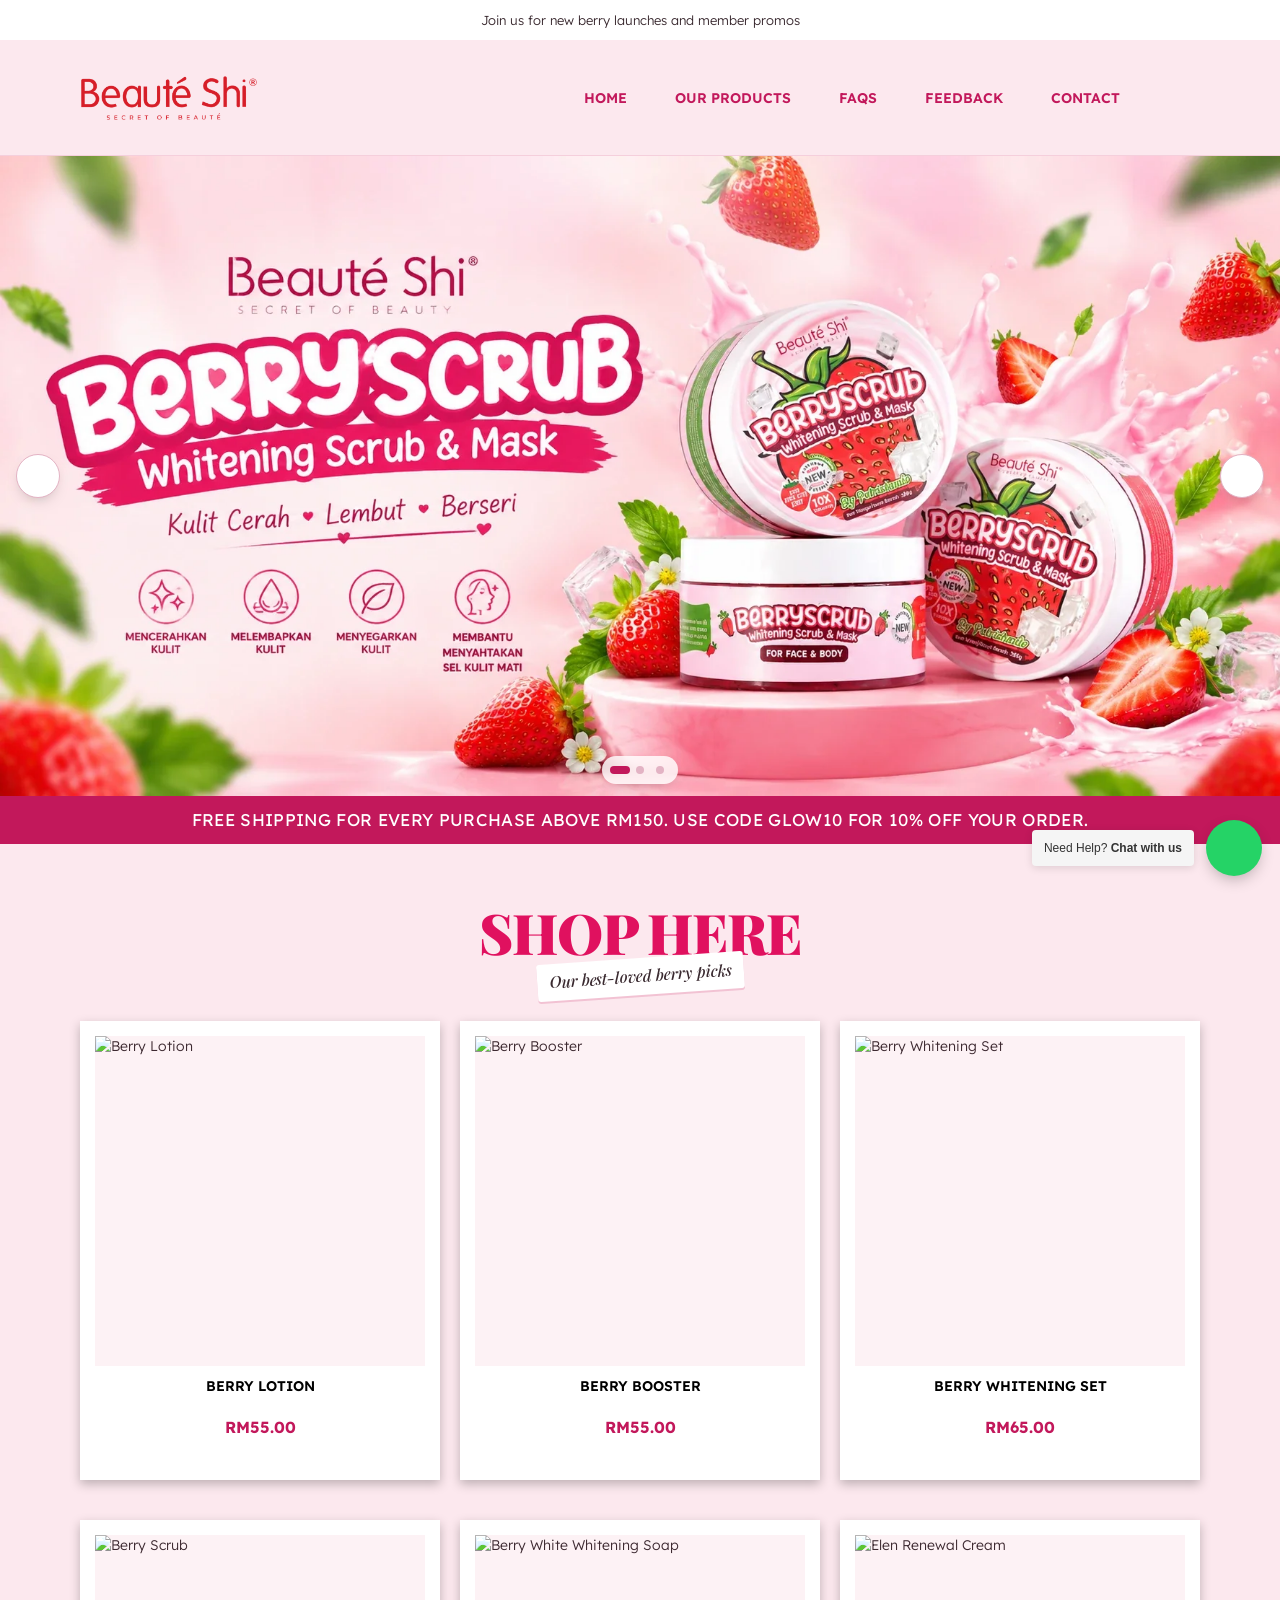
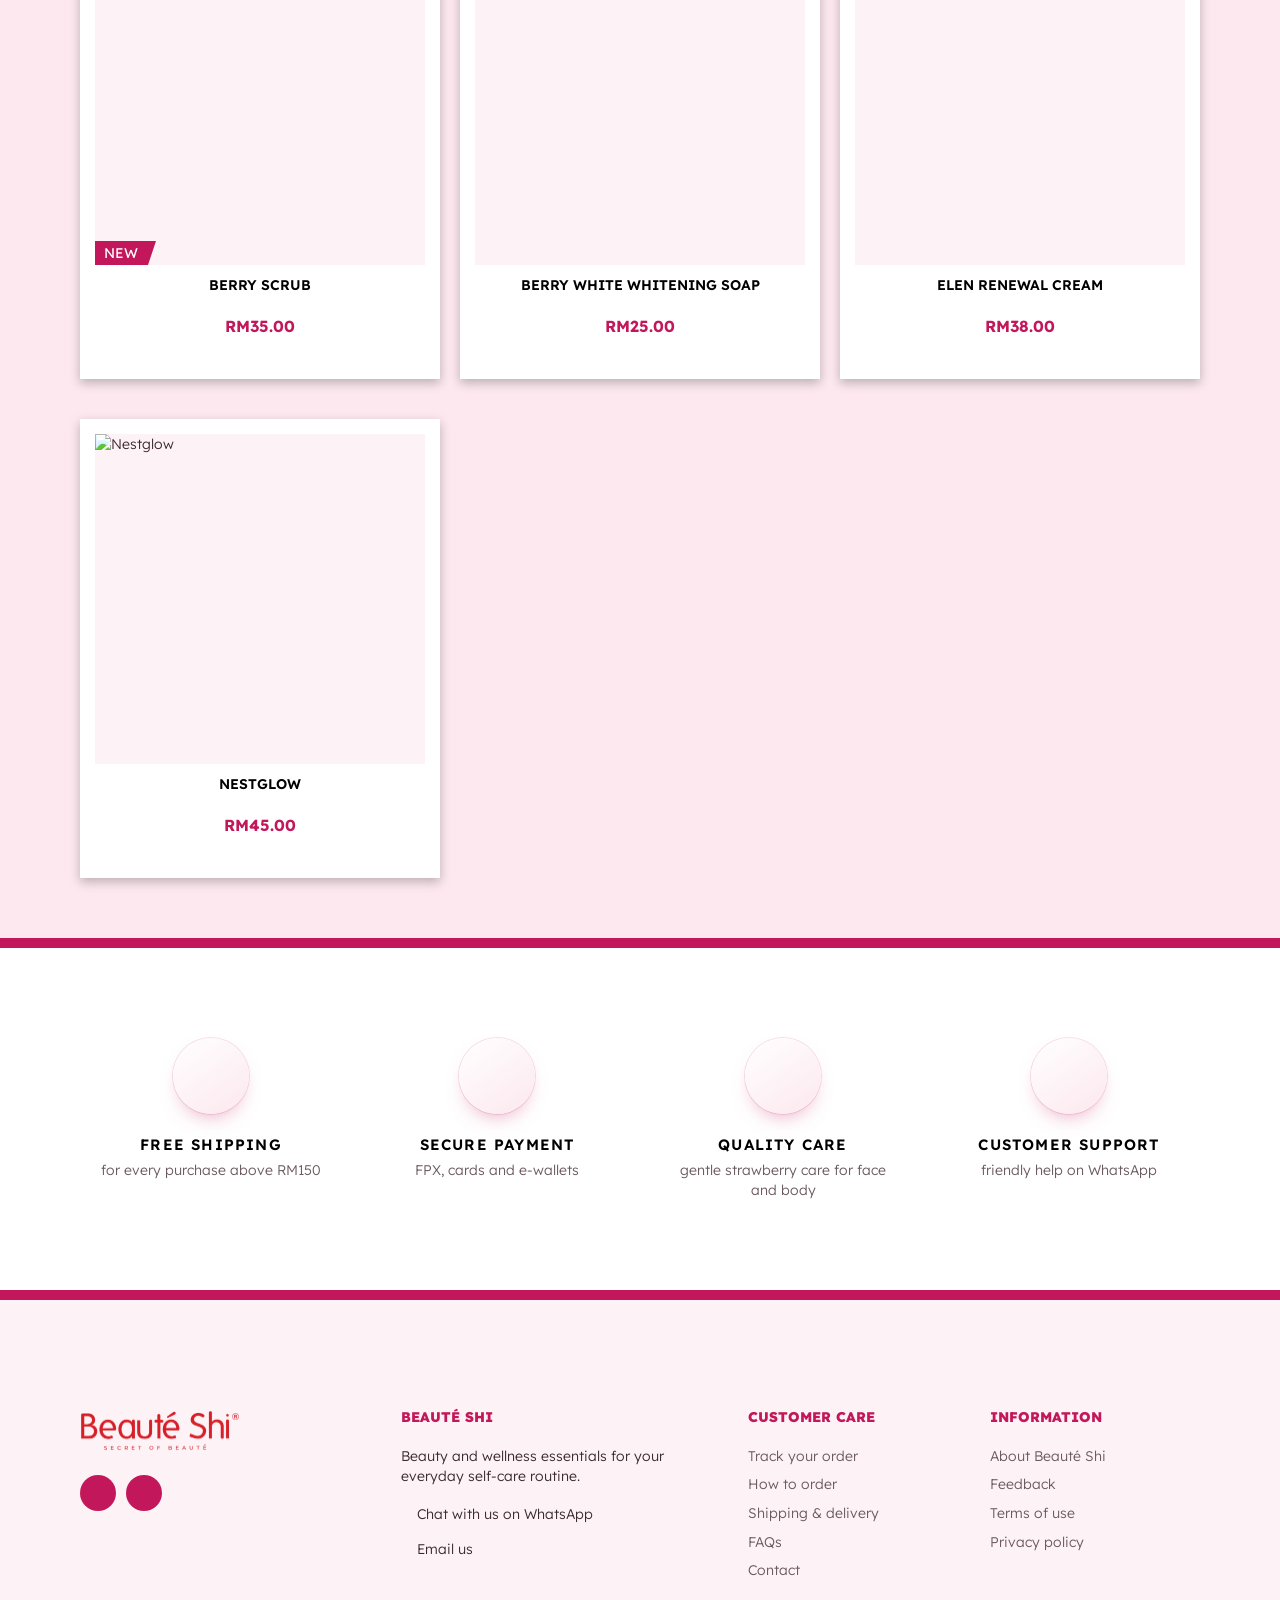
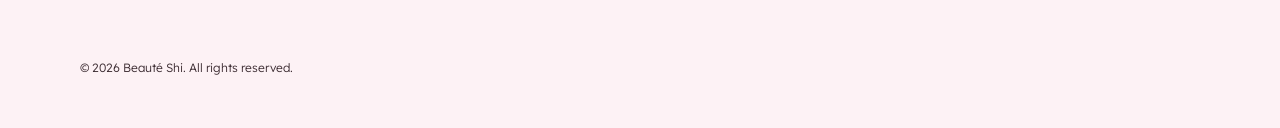
==== commit a725b070: "Make the TemyLens-style concept the main site - Homepage, product, cart and checkout now share one s" ====
--- a/mockup/index.html
+++ b/mockup/index.html
@@ -3,183 +3,84 @@
 <head>
   <meta charset="utf-8">
   <meta name="viewport" content="width=device-width, initial-scale=1">
-  <title>Beauté Shi — Secret of Beauté</title>
-  <meta name="description" content="Beauty and wellness essentials for your everyday self-care routine.">
+  <title>Beauté Shi — Strawberry body care &amp; wellness</title>
+  <meta name="description" content="Beauté Shi strawberry body care and wellness essentials.">
   <link rel="preconnect" href="https://fonts.googleapis.com">
   <link rel="preconnect" href="https://fonts.gstatic.com" crossorigin>
-  <link href="https://fonts.googleapis.com/css2?family=Outfit:wght@400..700&family=Jost:wght@400;500;600;700&display=swap" rel="stylesheet">
+  <link href="https://fonts.googleapis.com/css2?family=Lexend+Deca:wght@300;400;600;800&family=Playfair+Display:ital,wght@0,600;0,900;1,500&display=swap" rel="stylesheet">
   <link rel="stylesheet" href="https://cdn.jsdelivr.net/npm/@tabler/icons-webfont@3.34.0/dist/tabler-icons.min.css">
   <link rel="stylesheet" href="assets/css/style.css">
+  <link rel="stylesheet" href="assets/css/site.css">
 </head>
-<body>
-  <div id="site-header"></div>
+<body class="concept3">
+  <div id="t-top"></div>
 
   <main>
-    <section class="hero-banner">
-      <div class="container">
-        <h1 class="visually-hidden">Beauté Shi — beauty and wellness essentials</h1>
-        <div class="hero-banner__link" data-banner-slider data-sizes="(min-width: 1180px) 1132px, calc(100vw - 32px)"></div>
+    <!-- Full-width banner -->
+    <section class="t-hero">
+      <h1 class="visually-hidden">Beauté Shi — strawberry body care for brighter, softer skin</h1>
+      <div data-banner-slider data-sizes="100vw"></div>
+    </section>
+
+    <!-- Promo strip -->
+    <div class="t-strip">
+      <p>Free shipping for every purchase above RM150. Use code GLOW10 for 10% off your order.</p>
+    </div>
+
+    <!-- Shop here -->
+    <section class="t-shop" id="products">
+      <div class="t-wrap">
+        <div class="t-shop__head">
+          <h2>Shop here</h2>
+          <span class="t-shop__tag">Our best-loved berry picks</span>
+        </div>
+        <ul class="t-grid" id="t-grid"></ul>
       </div>
     </section>
 
-    <section class="features" aria-label="Why shop with us">
-      <div class="container">
-        <div class="feature">
-          <span class="feature__icon"><i class="ti ti-sparkles" aria-hidden="true"></i></span>
-          <div><strong>Everyday essentials</strong><span>Made for daily self-care</span></div>
+    <!-- Trust row -->
+    <section class="t-trust" aria-label="Why shop with us">
+      <div class="t-wrap t-trust__row">
+        <div class="t-trust__item">
+          <span class="t-trust__icon"><i class="ti ti-truck-delivery" aria-hidden="true"></i></span>
+          <h3>Free shipping</h3>
+          <p>for every purchase above RM150</p>
         </div>
-        <div class="feature">
-          <span class="feature__icon"><i class="ti ti-truck-delivery" aria-hidden="true"></i></span>
-          <div><strong>Free shipping</strong><span>For orders above RM150</span></div>
+        <div class="t-trust__item">
+          <span class="t-trust__icon"><i class="ti ti-shield-lock" aria-hidden="true"></i></span>
+          <h3>Secure payment</h3>
+          <p>FPX, cards and e-wallets</p>
         </div>
-        <div class="feature">
-          <span class="feature__icon"><i class="ti ti-shield-check" aria-hidden="true"></i></span>
-          <div><strong>Secure payment</strong><span>FPX, cards and e-wallets</span></div>
+        <div class="t-trust__item">
+          <span class="t-trust__icon"><i class="ti ti-sparkles" aria-hidden="true"></i></span>
+          <h3>Quality care</h3>
+          <p>gentle strawberry care for face and body</p>
         </div>
-        <div class="feature">
-          <span class="feature__icon"><i class="ti ti-brand-whatsapp" aria-hidden="true"></i></span>
-          <div><strong>Customer care</strong><span>Chat with us on WhatsApp</span></div>
+        <div class="t-trust__item">
+          <span class="t-trust__icon"><i class="ti ti-message-circle-heart" aria-hidden="true"></i></span>
+          <h3>Customer support</h3>
+          <p>friendly help on WhatsApp</p>
         </div>
-      </div>
-    </section>
-
-    <section class="section" id="products">
-      <div class="container">
-        <div class="section-head">
-          <h2>Your skin. Your routine. Your glow.</h2>
-          <p>Body care, skincare and wellness essentials for every skin type.</p>
-        </div>
-        <div class="filters" role="tablist" aria-label="Filter products">
-          <button class="filter-btn is-active" type="button" role="tab" aria-selected="true" data-filter="all">All products</button>
-          <button class="filter-btn" type="button" role="tab" aria-selected="false" data-filter="skincare">Skincare / Bodycare</button>
-          <button class="filter-btn" type="button" role="tab" aria-selected="false" data-filter="supplement">Supplement</button>
-          <button class="filter-btn" type="button" role="tab" aria-selected="false" data-filter="set">Set products</button>
-        </div>
-        <div class="product-grid" id="product-grid"></div>
-      </div>
-    </section>
-
-    <section class="section section--tint" id="about">
-      <div class="container split">
-        <img src="https://platform-bcl.bsb-cdn.com/media/2026/09/01M3KKDQJRR4FNCJ9KQKAYGAVZ.jpeg" alt="Beauté Shi products on a bathroom shelf" loading="lazy">
-        <div>
-          <span class="eyebrow">About Beauté Shi</span>
-          <h2 class="about-title">Beauty begins with your everyday ritual.</h2>
-          <p class="about-copy">Beauté Shi brings together beauty and wellness essentials that fit naturally into your day. From body care to wellness drinks, every step is a small moment for yourself.</p>
-          <div class="reasons">
-            <div class="reason">
-              <h3>Easy routine</h3>
-              <p>Simple steps you can keep up with every day.</p>
-            </div>
-            <div class="reason">
-              <h3>Self-care</h3>
-              <p>A few minutes each day that are just for you.</p>
-            </div>
-            <div class="reason">
-              <h3>Feel confident</h3>
-              <p>Skin that feels comfortable, every day.</p>
-            </div>
-          </div>
-        </div>
-      </div>
-    </section>
-
-    <section class="section" id="combos">
-      <div class="container">
-        <div class="section-head section-head--slider">
-          <div>
-            <h2>More beauty, better value.</h2>
-            <p>Our product combinations put a full routine together for less than buying each item on its own.</p>
-          </div>
-          <div class="slider-nav">
-            <button class="slider-btn" type="button" data-slider-prev aria-controls="combo-rail" aria-label="Previous combos"><i class="ti ti-chevron-left" aria-hidden="true"></i></button>
-            <button class="slider-btn" type="button" data-slider-next aria-controls="combo-rail" aria-label="Next combos"><i class="ti ti-chevron-right" aria-hidden="true"></i></button>
-          </div>
-        </div>
-        <div class="rail" id="combo-rail" data-slider tabindex="0" aria-label="Combos"></div>
-        <div class="slider-dots" data-slider-dots="combo-rail"></div>
-      </div>
-    </section>
-
-    <section class="section section--tint" id="reviews">
-      <div class="container">
-        <div class="section-head section-head--slider">
-          <div>
-            <h2>Real customers, real results.</h2>
-            <p>Messages and photos shared by Beauté Shi customers.</p>
-          </div>
-          <div class="slider-nav">
-            <button class="slider-btn" type="button" data-slider-prev aria-controls="review-rail" aria-label="Previous reviews"><i class="ti ti-chevron-left" aria-hidden="true"></i></button>
-            <button class="slider-btn" type="button" data-slider-next aria-controls="review-rail" aria-label="Next reviews"><i class="ti ti-chevron-right" aria-hidden="true"></i></button>
-          </div>
-        </div>
-        <div class="rail review-rail" id="review-rail" data-slider tabindex="0" aria-label="Customer reviews">
-          <img src="https://platform-bcl.bsb-cdn.com/media/2026/09/01M3KDBWNSPS9FWZEERW5C9XSD.jpg" alt="Customer review photo 1 of 6" loading="lazy">
-          <img src="https://platform-bcl.bsb-cdn.com/media/2026/09/01M3KDBXEPQ0X3CGXEE3P42FBX.jpg" alt="Customer review photo 2 of 6" loading="lazy">
-          <img src="https://platform-bcl.bsb-cdn.com/media/2026/09/01M3KDBXYYZNA8PHKKMM6H5QK0.jpg" alt="Customer review photo 3 of 6" loading="lazy">
-          <img src="https://platform-bcl.bsb-cdn.com/media/2026/09/01M3KDBYFNVWNEV5KEAXV6JPY5.jpg" alt="Customer review photo 4 of 6" loading="lazy">
-          <img src="https://platform-bcl.bsb-cdn.com/media/2026/09/01M3KDBZMH09B2ZHA454TW0XG0.jpg" alt="Customer review photo 5 of 6" loading="lazy">
-          <img src="https://platform-bcl.bsb-cdn.com/media/2026/09/01M3KDBZ0W32KKS1ZAD3XVY8EX.jpg" alt="Customer review photo 6 of 6" loading="lazy">
-        </div>
-        <div class="slider-dots" data-slider-dots="review-rail"></div>
-      </div>
-    </section>
-
-    <section class="band">
-      <div class="container">
-        <h2>Your beauty routine starts here.</h2>
-        <p>Pick a single product or a combo and check out in a few minutes.</p>
-        <a class="btn btn-outline btn-lg" href="#products">Shop now</a>
       </div>
     </section>
   </main>
 
-  <div id="site-footer"></div>
+  <div id="t-bottom"></div>
+
+  <!-- "Just purchased" pop-up (demo data) -->
+  <aside class="t-proof" id="t-proof" aria-label="Recent purchase" hidden>
+    <img class="t-proof__img" id="t-proof-img" src="" alt="">
+    <div class="t-proof__text">
+      <span id="t-proof-who"></span>
+      <a id="t-proof-what" href="#"></a>
+      <small id="t-proof-when"></small>
+    </div>
+    <button class="t-proof__close" type="button" id="t-proof-close" aria-label="Hide recent purchases"><i class="ti ti-x" aria-hidden="true"></i></button>
+  </aside>
 
   <script src="assets/js/data.js"></script>
   <script src="assets/js/app.js"></script>
-  <script>
-    renderHeader("home");
-    renderFooter();
-
-    const grid = document.getElementById("product-grid");
-    function showProducts(filter){
-      grid.innerHTML = catalog()
-        .map((l) => ({ l, match: filter === "all" ? l.options[0] : l.options.find((id) => getProduct(id).category === filter) }))
-        .filter(({ match }) => match)
-        .map(({ l, match }) => productCard(l, match))
-        .join("");
-    }
-    showProducts("all");
-
-    document.querySelector(".filters").addEventListener("click", (e) => {
-      const btn = e.target.closest("[data-filter]");
-      if(!btn) return;
-      document.querySelectorAll(".filter-btn").forEach((b) => {
-        b.classList.toggle("is-active", b === btn);
-        b.setAttribute("aria-selected", String(b === btn));
-      });
-      showProducts(btn.dataset.filter);
-    });
-
-    document.getElementById("combo-rail").innerHTML = PRODUCTS.filter((p) => p.includes)
-      .map((p) => `
-        <article class="combo-card">
-          <a class="combo-card__media" href="product.html?id=${p.id}"><img src="${p.images[0]}" alt="${p.name}" loading="lazy"></a>
-          <div class="combo-card__body">
-            <h3 class="combo-card__name"><a href="product.html?id=${p.id}">${p.name}</a></h3>
-            <p class="combo-card__items">${p.includes}</p>
-            <div class="price">
-              <span class="price__now">${formatRM(p.price)}</span>
-              ${p.compareAt ? `<span class="price__was">${formatRM(p.compareAt)}</span>` : ""}
-            </div>
-            <button class="btn btn-primary btn-block" type="button" data-add="${p.id}">Add to cart</button>
-          </div>
-        </article>`)
-      .join("");
-
-    bindProductCards();
-    document.querySelectorAll("[data-slider]").forEach(initSlider);
-  </script>
+  <script src="assets/js/shell.js"></script>
+  <script src="assets/js/home.js"></script>
 </body>
 </html>
--- a/mockup/assets/css/site.css
+++ b/mockup/assets/css/site.css
@@ -0,0 +1,289 @@
+/* ==========================================================================
+   Beauté Shi — main site theme (formerly concept 3)
+   Loaded after style.css by index, product, cart and checkout. style.css
+   supplies the shared components (banner slider, PDP, cart, checkout, toast).
+   Fonts: Lexend Deca (body, nav, prices), Playfair Display (headings)
+   ========================================================================== */
+
+body.concept3{
+  /* Beauté Shi light-pink theme, sampled from the brand banners */
+  --t-pink: #fce8ee;      /* page + header background (banner light pink) */
+  --t-red: #c2185b;       /* raspberry: links, prices, strip, rules, badges */
+  --t-hot: #e0115f;       /* banner "BerryScrub" pink: big heading + icons */
+  --t-badge: #c2185b;
+  --t-ink: #3a2a30;
+  --t-muted: #6b5a60;
+  --t-grey: #fdf2f5;      /* footer + empty photo backgrounds */
+  --t-cream: #ffffff;
+  --t-wrap: 1120px;
+
+  --font-body: "Lexend Deca", sans-serif;
+  --font-display: "Playfair Display", serif;
+
+  margin: 0;
+  font-family: var(--font-body);
+  font-size: 14px;
+  font-weight: 300;
+  color: var(--t-ink);
+  background: var(--t-pink);
+}
+.concept3 h1, .concept3 h2, .concept3 h3{ letter-spacing: 0; }
+.concept3 main [id]{ scroll-margin-top: 20px; }
+
+.t-wrap{ width: 100%; max-width: calc(var(--t-wrap) + 2 * var(--gutter)); margin-inline: auto; padding-inline: var(--gutter); }
+
+/* ---------- top bar ---------- */
+.t-topbar{ background: var(--white); }
+.t-topbar__row{ position: relative; display: flex; align-items: center; justify-content: center; min-height: 40px; padding-block: 8px; }
+.t-topbar p{ font-size: 13px; line-height: 1.4; font-weight: 300; text-align: center; }
+
+.t-icons{ display: flex; align-items: center; gap: 18px; }
+.t-icons a, .t-icons button{ position: relative; display: inline-flex; align-items: center; height: 20px; color: var(--t-red); background: none; border: none; padding: 0; }
+.t-icons .ti{ font-size: 22px; }
+/* cart badge: same red count bubble as the shared .cart-count, sized for bare icons */
+.t-icons .cart-count{ top: -9px; right: -11px; }
+
+/* ---------- header ---------- */
+.t-header{ background: var(--t-pink); border-bottom: 1px solid rgba(194, 24, 91, 0.12); }
+.t-header__row{ display: flex; align-items: center; min-height: 115px; gap: 40px; }
+.t-logo img{ height: 46px; width: auto; }
+.t-nav{ display: flex; align-items: center; gap: 48px; margin-left: auto; }
+.t-nav a{ font-size: 14px; font-weight: 600; line-height: 20px; text-transform: uppercase; color: var(--t-red); }
+.t-nav a:hover{ text-decoration: underline; text-underline-offset: 6px; }
+.t-icons--header{ display: flex; gap: 20px; }
+.t-icons--header .ti{ font-size: 20px; }
+.t-menu{ display: none !important; }
+
+/* ---------- hero + strip ---------- */
+.t-hero{ background: var(--t-pink); }
+.t-strip{ background: var(--t-red); }
+.t-strip p{
+  padding: 11px var(--gutter);
+  color: var(--white);
+  font-size: 17px;
+  font-weight: 400;
+  text-transform: uppercase;
+  text-align: center;
+  letter-spacing: 0.02em;
+}
+
+/* ---------- shop here ---------- */
+.t-shop{ background: var(--t-pink); padding-block: 60px 60px; }
+.t-shop__head{ display: flex; flex-direction: column; align-items: center; margin-bottom: 26px; }
+.concept3 .t-shop__head h2{
+  font-family: var(--font-display);
+  font-size: 56px;
+  font-weight: 900;
+  line-height: 1;
+  color: var(--t-hot);
+  text-transform: uppercase;
+  letter-spacing: -0.02em;
+}
+.t-shop__tag{
+  margin-top: -2px;
+  padding: 6px 12px;
+  background: var(--t-cream);
+  border-radius: 3px;
+  box-shadow: 0 2px 0 rgba(194, 24, 91, 0.18);
+  font-family: var(--font-display);
+  font-style: italic;
+  font-size: 16px;
+  font-weight: 500;
+  color: var(--t-ink);
+  transform: rotate(-4deg);
+}
+
+.t-grid{ list-style: none; margin: 0; padding: 0; display: grid; grid-template-columns: repeat(3, minmax(0, 1fr)); gap: 40px 20px; }
+.t-card{ background: var(--white); box-shadow: 0 4px 10px 0 rgba(0, 0, 0, 0.25); }
+.t-card > a{ display: flex; flex-direction: column; height: 100%; padding: 15px 15px 40px; color: inherit; }
+.t-card__photo{ position: relative; display: block; aspect-ratio: 1 / 1; overflow: hidden; background: var(--t-grey); }
+.t-card__photo img{ position: absolute; inset: 0; width: 100%; height: 100%; object-fit: cover; filter: brightness(1.1) contrast(1.06) saturate(1.06); }
+.t-badge{
+  position: absolute; left: 0; bottom: 0; z-index: 1;
+  padding: 5px 18px 5px 9px;
+  background: var(--t-badge);
+  color: var(--white);
+  font-size: 14px; font-weight: 400; line-height: 14px; text-transform: uppercase;
+  clip-path: polygon(0 0, 100% 0, calc(100% - 8px) 100%, 0 100%);
+}
+.t-card__name{ margin: 10px 0 0; font-family: var(--font-body); font-size: 14px; font-weight: 600; line-height: 21px; color: #000; text-transform: uppercase; text-align: center; }
+.t-card__price{ margin-top: 18px; font-size: 16px; font-weight: 700; color: var(--t-red); text-align: center; }
+.t-card__price s{ margin-left: 6px; font-size: 13px; font-weight: 400; color: var(--t-muted); }
+.t-card > a:hover .t-card__name{ color: var(--t-red); }
+
+/* ---------- trust row ---------- */
+.t-trust{ background: var(--white); border-top: 10px solid var(--t-red); border-bottom: 10px solid var(--t-red); padding-block: 90px; }
+.t-trust__row{ display: grid; grid-template-columns: repeat(4, minmax(0, 1fr)); gap: var(--space-6); text-align: center; }
+.t-trust__item{ display: flex; flex-direction: column; align-items: center; }
+.t-trust__icon{
+  display: inline-flex; align-items: center; justify-content: center;
+  width: 76px; height: 76px; border-radius: 50%;
+  background: linear-gradient(145deg, var(--white) 0%, var(--t-pink) 100%);
+  box-shadow: 0 0 0 1px rgba(194, 24, 91, 0.14), 0 10px 22px -12px rgba(194, 24, 91, 0.55);
+  color: var(--t-red);
+}
+.t-trust__icon .ti{ font-size: 34px; line-height: 1; }
+.concept3 .t-trust__item h3{ margin-top: 20px; font-family: var(--font-body); font-size: 15px; font-weight: 600; line-height: 22px; letter-spacing: 0.08em; color: #000; text-transform: uppercase; }
+.t-trust__item p{ margin-top: 4px; max-width: 220px; font-size: 14px; font-weight: 300; line-height: 20px; color: var(--t-muted); }
+
+/* ---------- footer ---------- */
+.t-footer{ background: var(--t-grey); padding-block: 110px 50px; }
+.t-footer__grid{ display: grid; grid-template-columns: 1.1fr 1.2fr 0.8fr 0.8fr; gap: var(--space-8); }
+.t-footer__brand img{ width: 160px; height: auto; }
+.t-social{ display: flex; gap: 10px; margin-top: 24px; }
+.t-social a{ width: 36px; height: 36px; border-radius: 50%; background: var(--t-red); color: var(--white); display: inline-flex; align-items: center; justify-content: center; }
+.t-social .ti{ font-size: 20px; }
+.concept3 .t-footer__col h2{ margin-bottom: 22px; font-family: var(--font-body); font-size: 14px; font-weight: 800; line-height: 14px; color: var(--t-red); text-transform: uppercase; }
+.t-footer__col p{ margin-bottom: 18px; font-size: 14px; line-height: 20px; color: var(--t-ink); max-width: 34ch; }
+.t-footer__contact{ display: flex; align-items: center; gap: 16px; margin-bottom: 14px; font-size: 14px; color: var(--t-ink); }
+.t-footer__contact .ti{ font-size: 18px; color: var(--t-red); }
+.t-footer__col ul{ list-style: none; margin: 0; padding: 0; }
+.t-footer__col li{ margin-bottom: 7px; }
+.t-footer__col li a{ font-size: 14px; color: var(--t-muted); }
+.t-footer__col a:hover{ color: var(--t-red); }
+.t-footer__copy{ margin-top: 70px; font-size: 12px; color: var(--t-ink); }
+
+/* ---------- floating WhatsApp ---------- */
+.t-whatsapp{ position: fixed; right: 18px; bottom: 24px; z-index: 70; display: flex; align-items: center; gap: 12px; }
+.t-whatsapp__label{ padding: 9px 12px; border-radius: 4px; background: #f5f5f5; color: #333; font-family: Arial, sans-serif; font-size: 12px; box-shadow: 0 2px 8px rgba(0, 0, 0, 0.12); }
+.t-whatsapp__btn{ width: 56px; height: 56px; border-radius: 50%; background: #25d366; color: var(--white); display: inline-flex; align-items: center; justify-content: center; box-shadow: 0 6px 16px -4px rgba(0, 0, 0, 0.3); }
+.t-whatsapp__btn .ti{ font-size: 32px; }
+
+/* ---------- "just purchased" pop-up ---------- */
+.t-proof{
+  position: fixed; left: 18px; bottom: 24px; z-index: 70;
+  display: flex; align-items: center; gap: 14px;
+  max-width: 330px;
+  padding: 12px 40px 12px 12px;
+  background: var(--white);
+  border-radius: 8px;
+  box-shadow: 0 6px 24px -6px rgba(0, 0, 0, 0.25);
+  font-size: 13px;
+}
+.t-proof__img{ width: 64px; height: 64px; border-radius: 50%; object-fit: cover; flex-shrink: 0; box-shadow: 0 0 0 4px var(--white), 0 2px 8px rgba(0, 0, 0, 0.2); }
+.t-proof__text{ display: flex; flex-direction: column; gap: 2px; line-height: 1.35; color: #111; font-weight: 400; }
+.t-proof__text a{ color: var(--t-red); font-weight: 600; }
+.t-proof__text small{ color: #888; font-size: 11px; }
+.t-proof__close{ position: absolute; top: 8px; right: 8px; border: none; background: none; color: #333; font-size: 16px; padding: 4px; }
+@media (prefers-reduced-motion: no-preference){
+  .t-proof.is-in{ animation: t-pop 0.35s ease-out; }
+}
+@keyframes t-pop{ from{ opacity: 0; transform: translateY(12px); } to{ opacity: 1; transform: none; } }
+
+/* ---------- responsive ---------- */
+@media (max-width: 980px){
+  .t-nav{ gap: 28px; }
+  .t-footer__grid{ grid-template-columns: 1fr 1fr; }
+}
+@media (max-width: 860px){
+  .t-header__row{ min-height: 0; padding-block: 22px; justify-content: space-between; }
+  .t-menu{ display: inline-flex !important; }
+  .t-logo img{ height: 40px; }
+  .t-icons--header{ gap: 14px; }
+  .t-icons--header .ti{ font-size: 23px; }
+  .t-icons a, .t-icons button{ height: 24px; }
+  .t-nav{
+    position: absolute; left: 0; right: 0; top: 100%; z-index: 40;
+    display: none; flex-direction: column; align-items: flex-start; gap: 0;
+    padding: 8px var(--gutter) 16px;
+    background: var(--t-pink);
+    box-shadow: 0 10px 20px -12px rgba(0, 0, 0, 0.3);
+  }
+  .t-nav.is-open{ display: flex; }
+  .t-nav a{ width: 100%; padding: 12px 0; border-bottom: 1px solid rgba(194, 24, 91, 0.15); }
+  .t-header{ position: relative; }
+}
+@media (max-width: 767px){
+  .t-topbar__row{ min-height: 34px; padding-block: 6px; }
+  .t-topbar p{ font-size: 12px; }
+  .t-strip p{ font-size: 11px; padding-block: 8px; }
+  .t-shop{ padding-block: 50px 50px; }
+  .concept3 .t-shop__head h2{ font-size: 46px; }
+  .t-shop__tag{ font-size: 15px; }
+  .t-grid{ grid-template-columns: repeat(2, minmax(0, 1fr)); gap: 20px 16px; }
+  .t-card > a{ padding: 12px 12px 26px; }
+  .t-badge{ font-size: 11px; padding: 4px 14px 4px 7px; line-height: 12px; }
+  .t-card__name{ font-size: 13px; line-height: 19px; }
+  .t-card__price{ margin-top: 12px; font-size: 15px; }
+
+  .t-trust{ padding-block: 48px; }
+  .t-trust__row{ grid-template-columns: repeat(2, minmax(0, 1fr)); gap: 32px 16px; }
+  .t-trust__icon{ width: 60px; height: 60px; }
+  .t-trust__icon .ti{ font-size: 28px; }
+  .concept3 .t-trust__item h3{ margin-top: 14px; font-size: 13px; line-height: 18px; letter-spacing: 0.06em; }
+  .t-trust__item p{ font-size: 12.5px; line-height: 18px; }
+  .t-footer{ padding-block: 50px 40px; }
+  .t-footer__grid{ grid-template-columns: 1fr; gap: 36px; }
+  .t-footer__brand{ order: 4; display: flex; flex-direction: column; align-items: center; }
+  .t-footer__copy{ margin-top: 36px; text-align: center; }
+  .t-whatsapp__label{ display: none; }
+  .t-whatsapp__btn{ width: 52px; height: 52px; }
+  .t-proof{ left: 12px; right: 80px; bottom: 18px; max-width: none; }
+}
+
+/* ==========================================================================
+   Product, cart and checkout pages
+   Re-themes the shared style.css components with the light-pink palette.
+   ========================================================================== */
+body.concept3{
+  /* style.css tokens mapped to the concept 3 palette */
+  --maroon-900: #8e1245;
+  --maroon-700: var(--t-red);
+  --maroon-600: #d81b60;
+  --red-500: var(--t-hot);
+  --ink: var(--t-ink);
+  --ink-soft: var(--t-muted);
+  --blush-50: #fff8fa;
+  --blush-100: var(--t-grey);
+  --blush-200: var(--t-pink);
+  --line: #f3d6e0;
+  --line-strong: #e3b3c4;
+}
+body.c3-page{
+  --c3-tint: #fdf0f4;   /* replaces the neutral #f4efef page grey */
+  font-size: 15px;
+  font-weight: 400;
+  background: var(--c3-tint);
+}
+.c3-page h1, .c3-page h2, .c3-page h3, .c3-page h4{ font-family: var(--font-body); font-weight: 600; }
+.c3-page .pdp-main,
+.c3-page .pdp-search,
+.c3-page .tt-stepper,
+.c3-page .sheet__close,
+.c3-page .sheet__x,
+.c3-page .app-row__icon,
+.c3-page .ci__variant,
+.c3-page .ci__chip,
+.c3-page .option__icon{ background: var(--c3-tint); }
+/* single product page sits on white */
+body.pdp.c3-page,
+.c3-page .pdp-main{ background: var(--white); }
+.c3-page .tt-chip,
+.c3-page .coupon,
+.c3-page .app-row__icon--accent,
+.c3-page .app-row.has-error .app-row__icon{ background: var(--t-grey); }
+/* "You may also like" cards follow the concept 3 shop cards */
+.c3-page .product-card{ border: none; border-radius: 0; padding: 15px 15px 20px; box-shadow: 0 4px 10px 0 rgba(0, 0, 0, 0.25); }
+.c3-page .product-card:hover{ transform: none; }
+.c3-page .product-card__media img{ filter: brightness(1.1) contrast(1.06) saturate(1.06); }
+.c3-page .product-card__body{ padding: 10px 0 0; align-items: center; text-align: center; }
+.c3-page .product-card__cat{ display: none; }
+.c3-page .product-card__name{ font-size: 14px; font-weight: 600; line-height: 21px; color: #000; text-transform: uppercase; }
+.c3-page .product-card .price{ justify-content: center; }
+.c3-page .product-card .price__now{ font-size: 16px; color: var(--t-red); }
+.c3-page .product-card__cta{ align-self: stretch; margin-top: 12px; }
+.c3-page .t-header{ background: var(--t-pink); }
+.c3-page .t-footer{ background: var(--t-grey); }
+.c3-page .t-whatsapp{ display: none; }
+
+@media (max-width: 899px){
+  /* phones keep the app-style top bars, as on the original pages */
+  .c3-page .t-topbar,
+  .c3-page .t-header{ display: none; }
+  .app-page.c3-page .t-footer{ display: none; }
+}
+@media (min-width: 900px){
+  .c3-page .t-whatsapp{ display: flex; }
+  .app-page.c3-page .t-whatsapp{ bottom: 96px; }  /* clear the sticky checkout bar */
+  .c3-page .pdp-title{ font-family: var(--font-display); font-weight: 600; color: var(--t-ink); }
+}
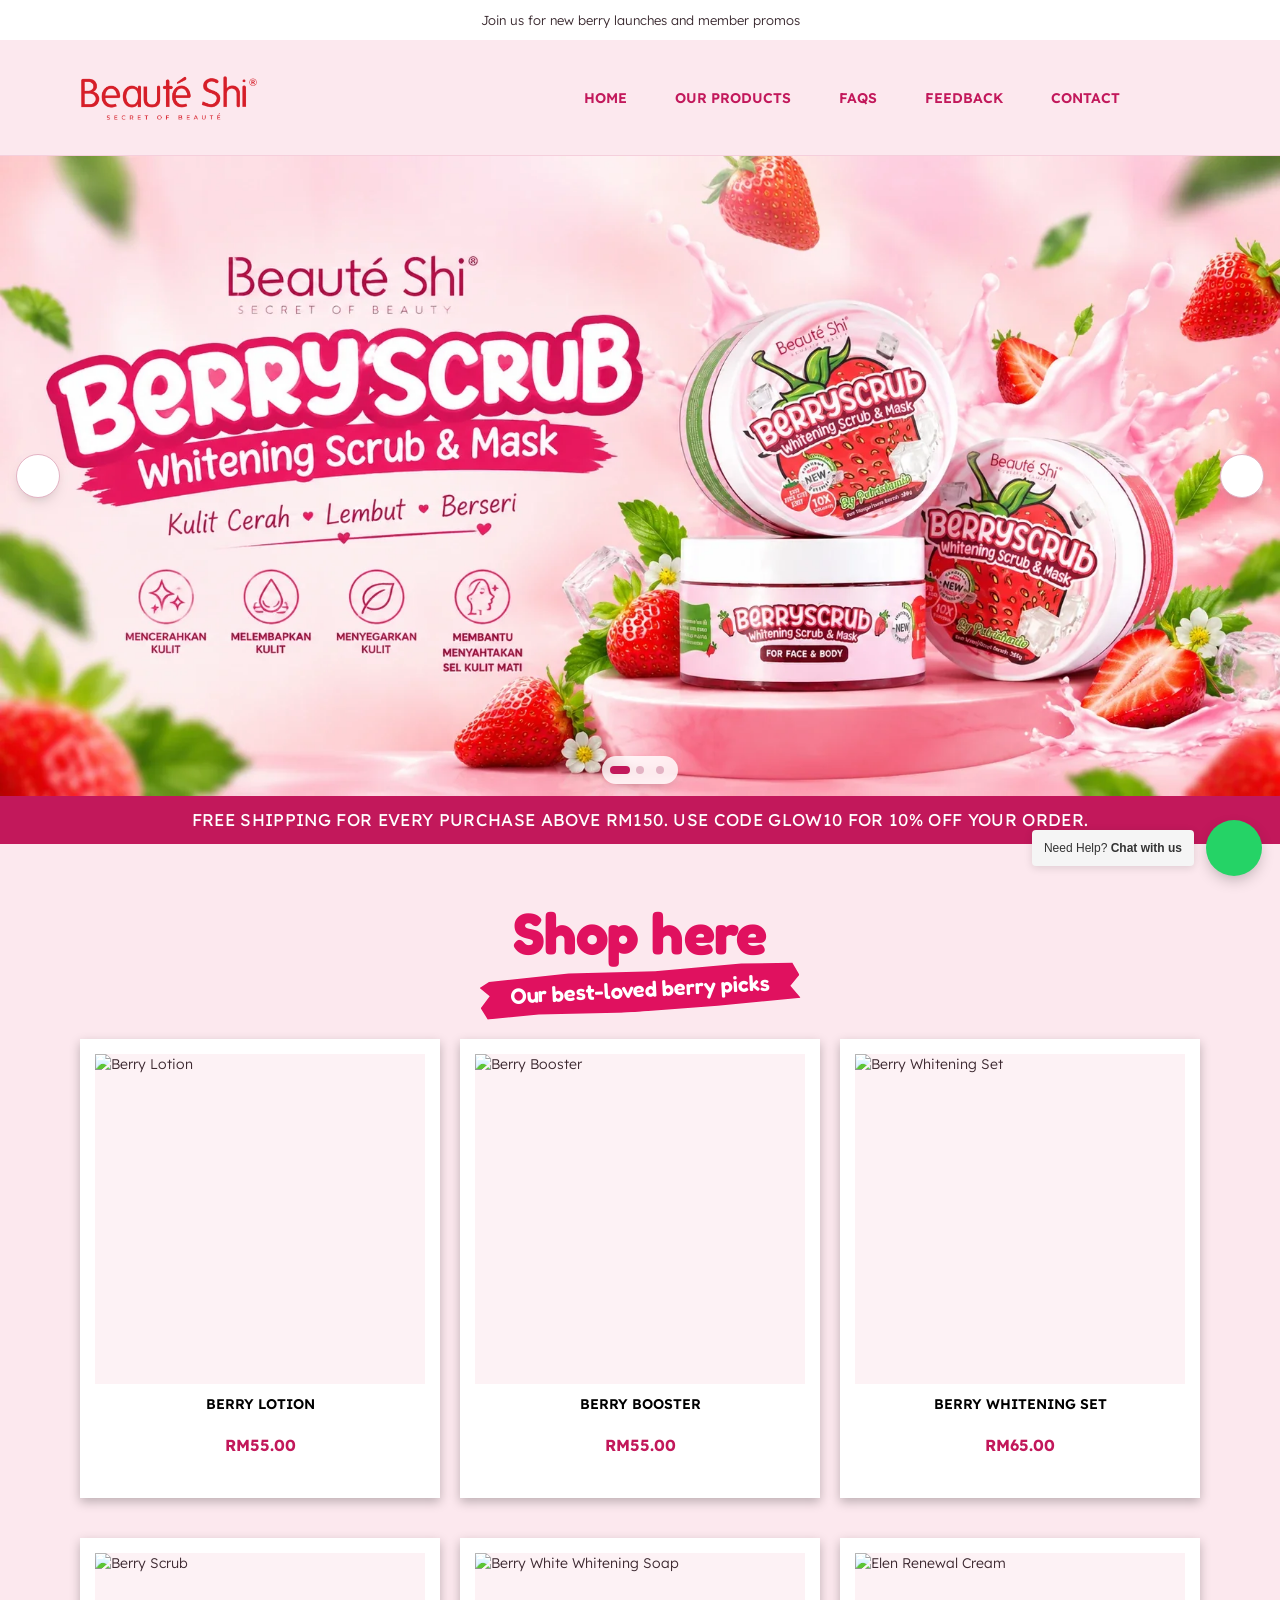
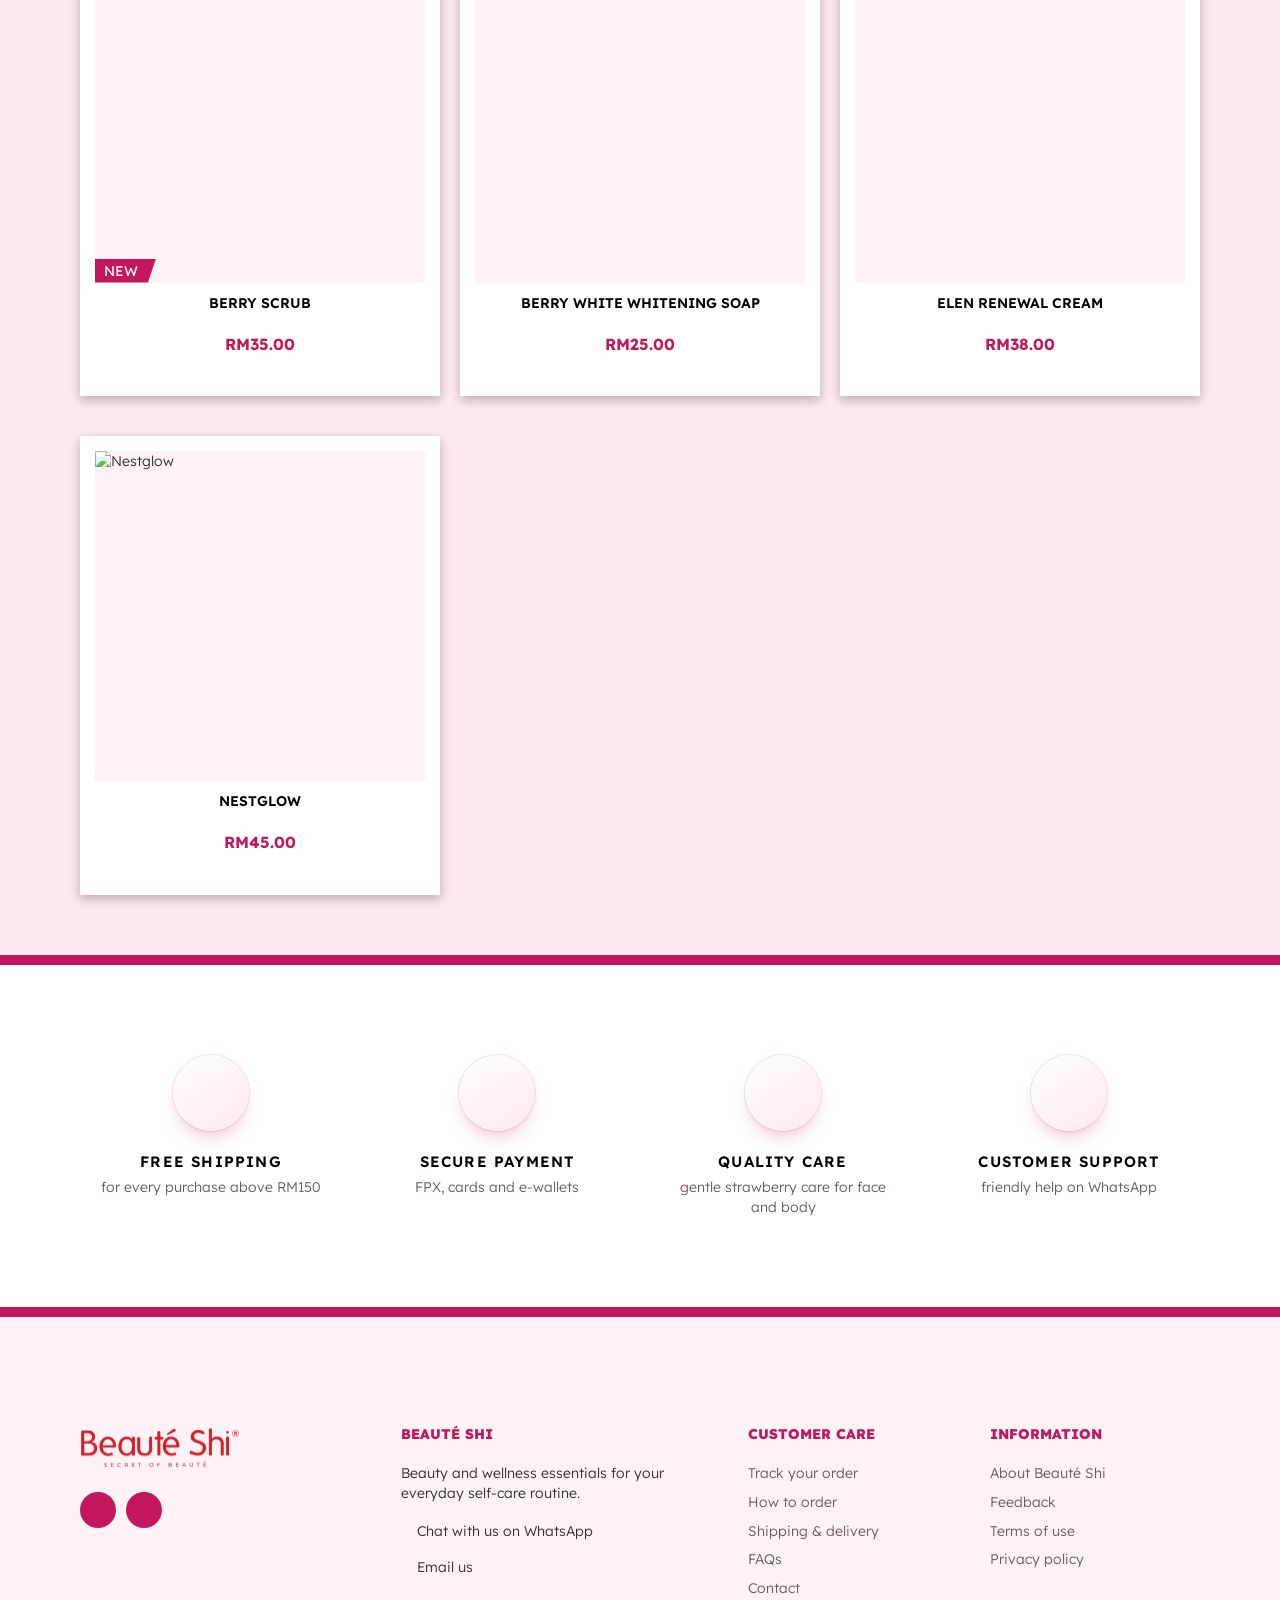
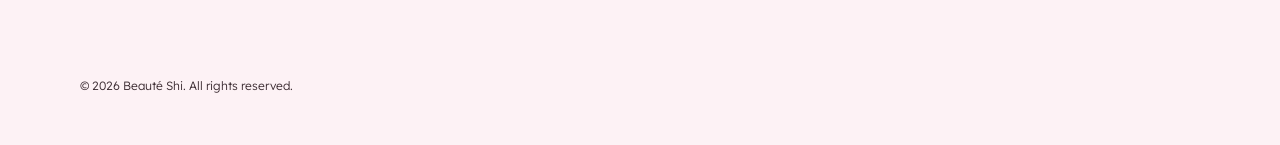
==== commit 94c72699: "Restyle Shop here heading and centre the phone footer - "Shop here" uses Fredoka Bold in pink. - Tag" ====
--- a/mockup/index.html
+++ b/mockup/index.html
@@ -7,7 +7,7 @@
   <meta name="description" content="Beauté Shi strawberry body care and wellness essentials.">
   <link rel="preconnect" href="https://fonts.googleapis.com">
   <link rel="preconnect" href="https://fonts.gstatic.com" crossorigin>
-  <link href="https://fonts.googleapis.com/css2?family=Lexend+Deca:wght@300;400;600;800&family=Playfair+Display:ital,wght@0,600;0,900;1,500&display=swap" rel="stylesheet">
+  <link href="https://fonts.googleapis.com/css2?family=Lexend+Deca:wght@300;400;600;800&family=Fredoka:wght@600;700&family=Playfair+Display:ital,wght@0,600;0,900;1,500&display=swap" rel="stylesheet">
   <link rel="stylesheet" href="https://cdn.jsdelivr.net/npm/@tabler/icons-webfont@3.34.0/dist/tabler-icons.min.css">
   <link rel="stylesheet" href="assets/css/style.css">
   <link rel="stylesheet" href="assets/css/site.css">
--- a/mockup/assets/css/site.css
+++ b/mockup/assets/css/site.css
@@ -71,26 +71,27 @@
 .t-shop{ background: var(--t-pink); padding-block: 60px 60px; }
 .t-shop__head{ display: flex; flex-direction: column; align-items: center; margin-bottom: 26px; }
 .concept3 .t-shop__head h2{
-  font-family: var(--font-display);
-  font-size: 56px;
-  font-weight: 900;
+  font-family: "Fredoka", var(--font-body);
+  font-size: 58px;
+  font-weight: 700;
   line-height: 1;
   color: var(--t-hot);
-  text-transform: uppercase;
-  letter-spacing: -0.02em;
+  letter-spacing: -0.01em;
 }
 .t-shop__tag{
-  margin-top: -2px;
-  padding: 6px 12px;
-  background: var(--t-cream);
-  border-radius: 3px;
-  box-shadow: 0 2px 0 rgba(194, 24, 91, 0.18);
-  font-family: var(--font-display);
-  font-style: italic;
-  font-size: 16px;
-  font-weight: 500;
-  color: var(--t-ink);
-  transform: rotate(-4deg);
+  position: relative;
+  z-index: 1;
+  margin-top: 6px;
+  padding: 8px 30px 10px;
+  background: var(--t-hot);
+  /* rough brush-stroke edges */
+  clip-path: polygon(3% 14%, 28% 4%, 55% 9%, 82% 2%, 98% 6%, 100% 34%, 97% 58%, 100% 86%, 74% 94%, 46% 99%, 18% 93%, 2% 98%, 0% 72%, 3% 46%, 0% 26%);
+  font-family: "Fredoka", var(--font-body);
+  font-size: 22px;
+  font-weight: 600;
+  line-height: 1.2;
+  color: var(--white);
+  transform: rotate(-3deg);
 }
 
 .t-grid{ list-style: none; margin: 0; padding: 0; display: grid; grid-template-columns: repeat(3, minmax(0, 1fr)); gap: 40px 20px; }
@@ -199,7 +200,7 @@
   .t-strip p{ font-size: 11px; padding-block: 8px; }
   .t-shop{ padding-block: 50px 50px; }
   .concept3 .t-shop__head h2{ font-size: 46px; }
-  .t-shop__tag{ font-size: 15px; }
+  .t-shop__tag{ padding: 6px 22px 8px; font-size: 17px; }
   .t-grid{ grid-template-columns: repeat(2, minmax(0, 1fr)); gap: 20px 16px; }
   .t-card > a{ padding: 12px 12px 26px; }
   .t-badge{ font-size: 11px; padding: 4px 14px 4px 7px; line-height: 12px; }
@@ -215,6 +216,9 @@
   .t-footer{ padding-block: 50px 40px; }
   .t-footer__grid{ grid-template-columns: 1fr; gap: 36px; }
   .t-footer__brand{ order: 4; display: flex; flex-direction: column; align-items: center; }
+  .t-footer__col{ display: flex; flex-direction: column; align-items: center; text-align: center; }
+  .t-footer__col p{ margin-inline: auto; }
+  .t-footer__contact{ gap: 10px; }
   .t-footer__copy{ margin-top: 36px; text-align: center; }
   .t-whatsapp__label{ display: none; }
   .t-whatsapp__btn{ width: 52px; height: 52px; }
